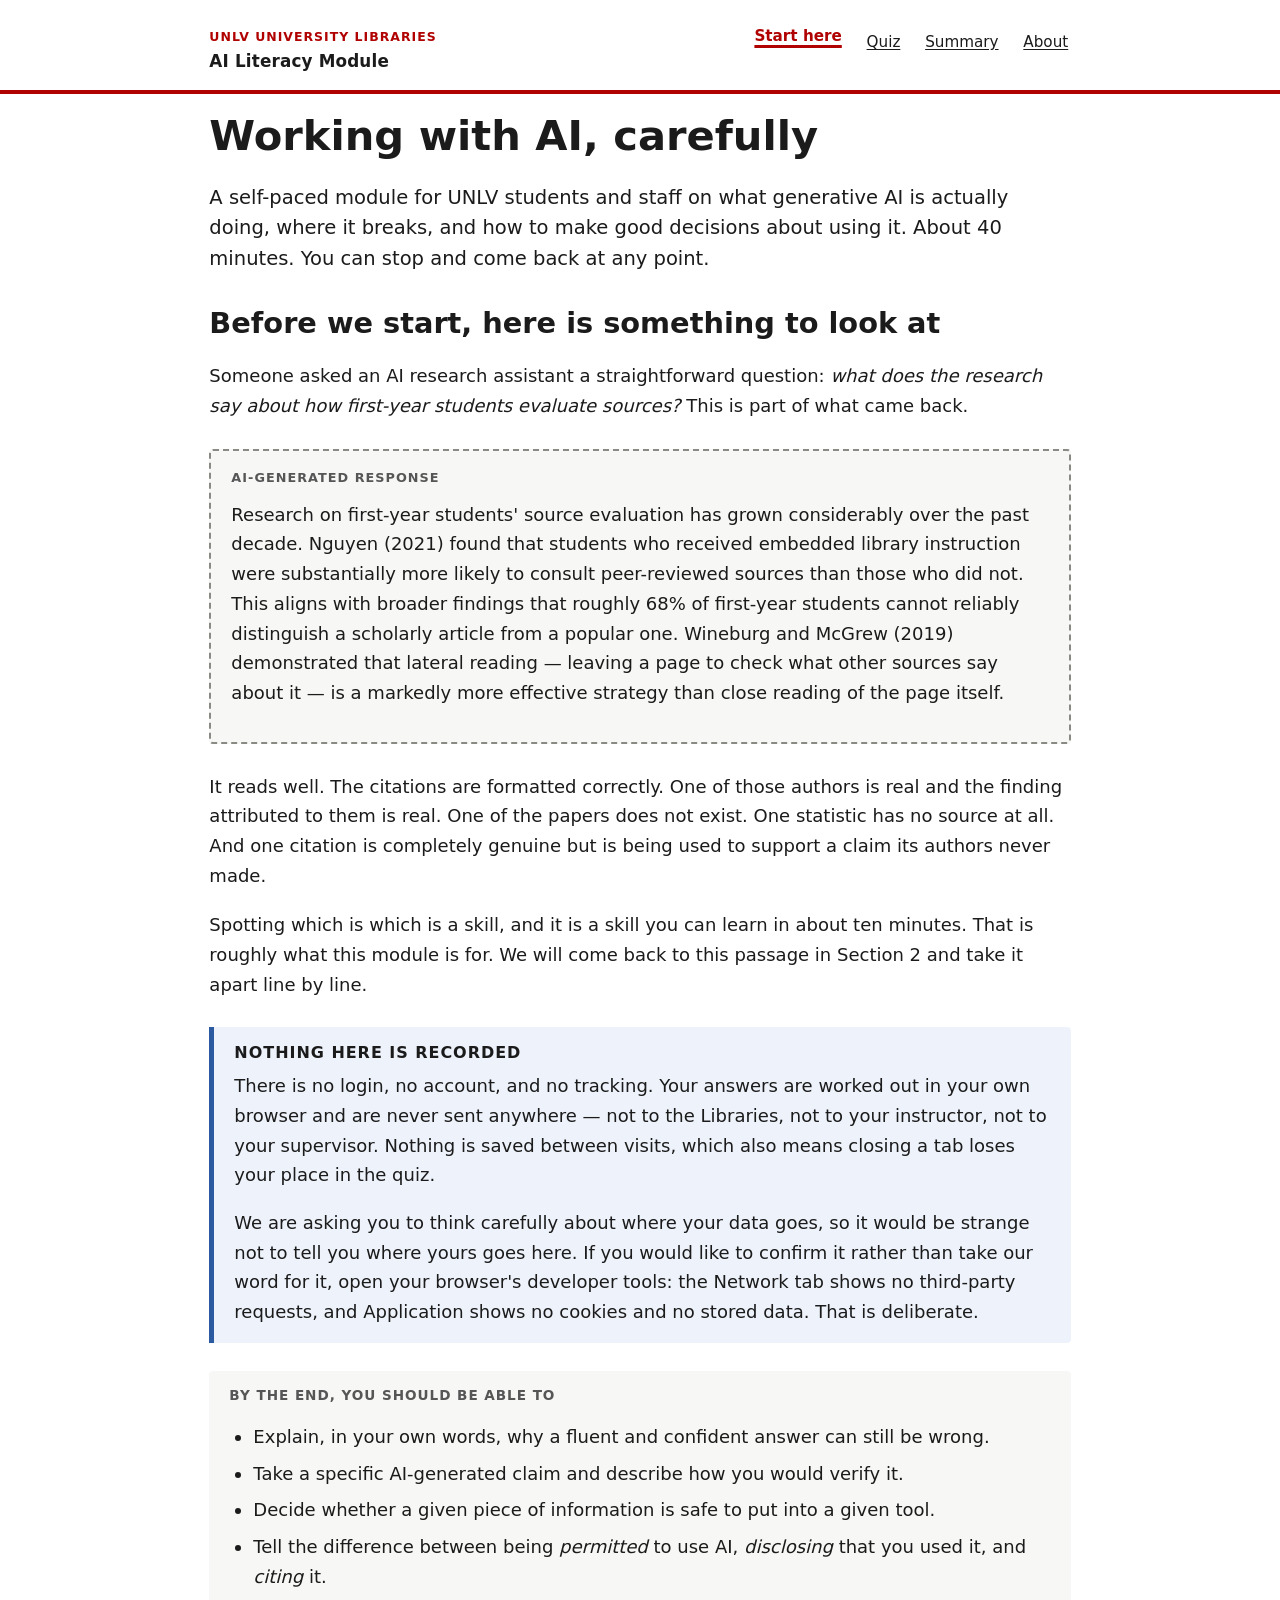
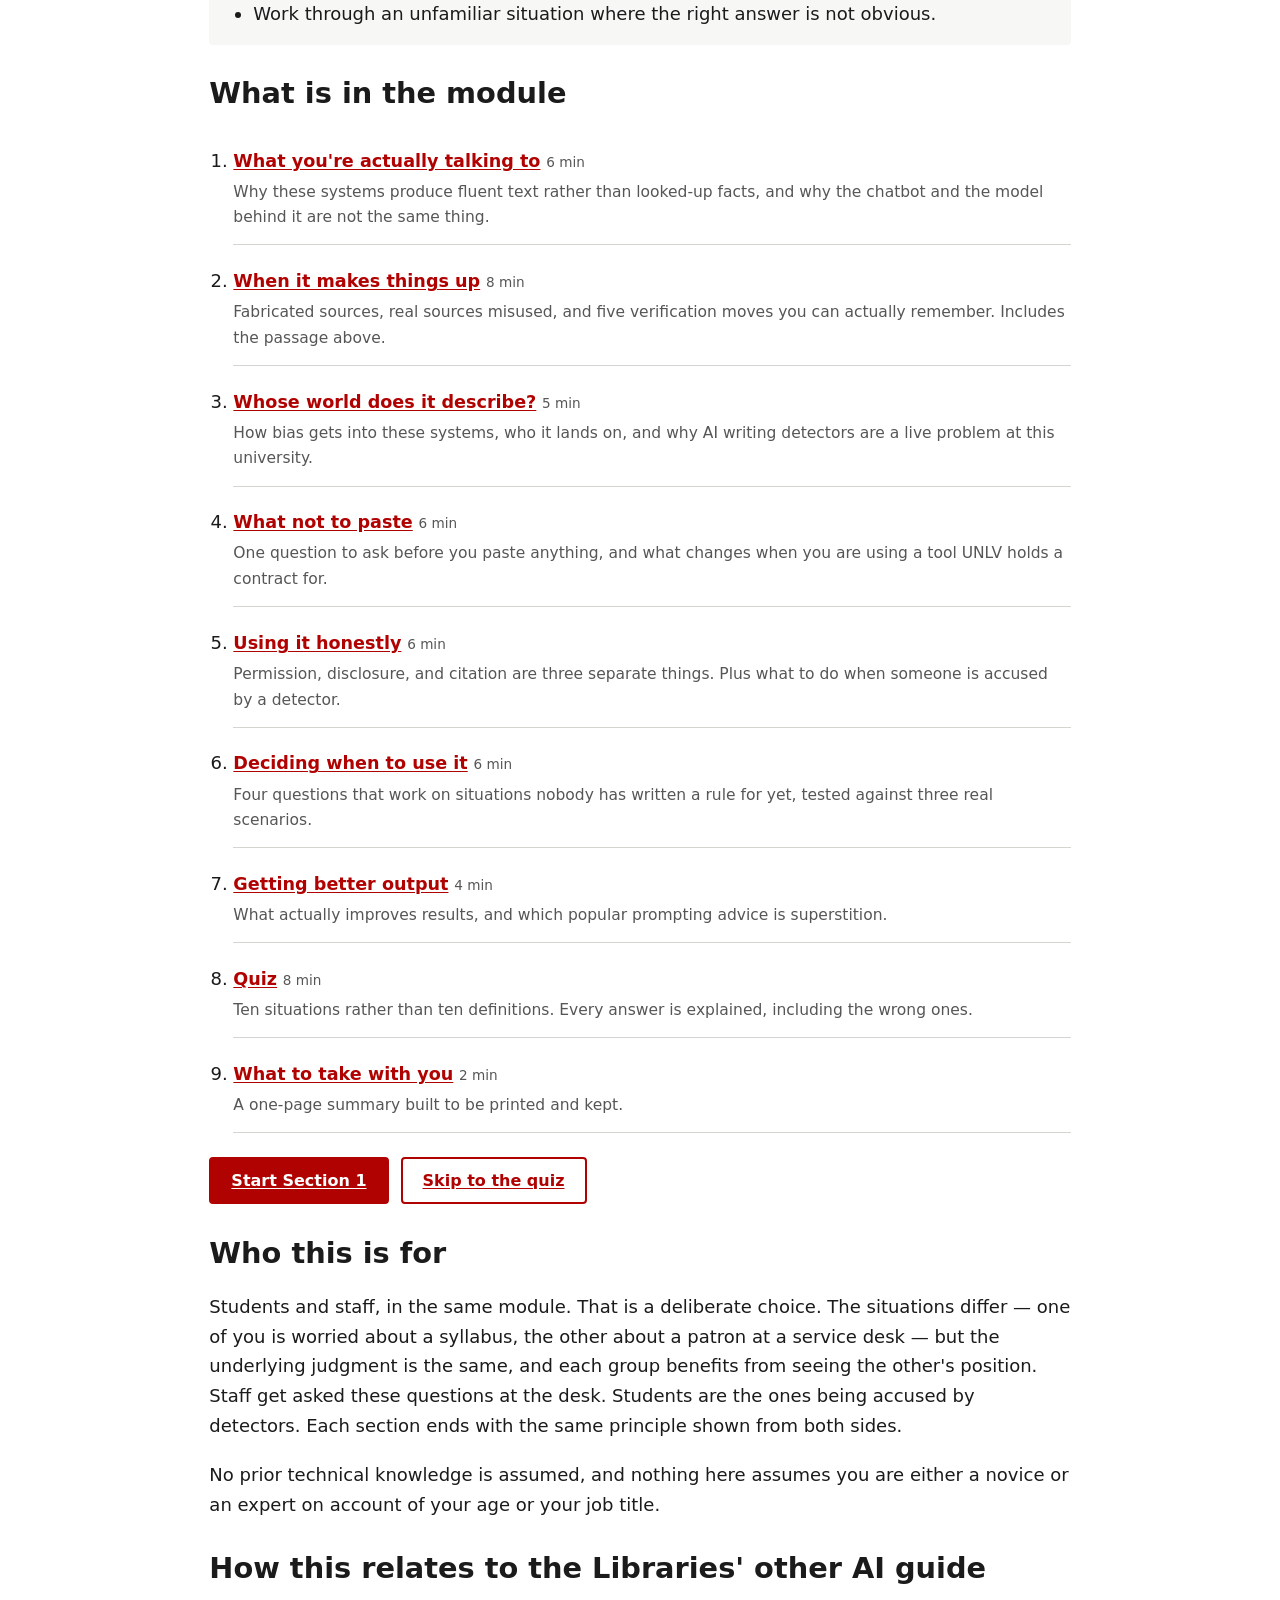
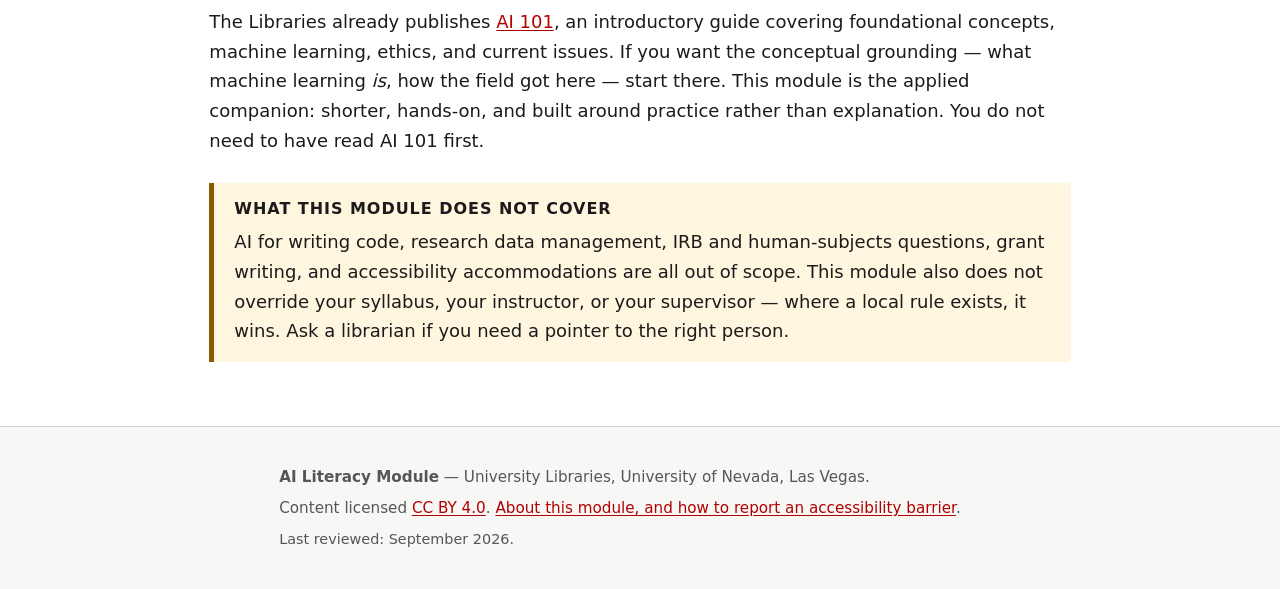
==== index.html @ 44b5cb52 "Phase 0: scaffold, design system, and homepage - Directory skeleton, .nojekyll, dual CC BY 4.0 / MIT" ====
<!DOCTYPE html>
<html lang="en">
<head>
<meta charset="utf-8">
<meta name="viewport" content="width=device-width, initial-scale=1">
<title>AI Literacy Module — UNLV University Libraries</title>
<meta name="description" content="A self-paced module on using generative AI carefully: how it works, how it fails, what not to share, and how to decide when to use it. For UNLV students and staff. About 40 minutes.">
<link rel="stylesheet" href="assets/css/site.css">
</head>
<body>

<a class="skip-link" href="#main">Skip to main content</a>

<header class="site-header">
  <div class="wrap site-header__inner">
    <p class="site-title">
      <span class="site-title__org">UNLV University Libraries</span>
      <a href="index.html">AI Literacy Module</a>
    </p>
    <nav class="site-nav" aria-label="Main">
      <ul>
        <li><a href="index.html" aria-current="page">Start here</a></li>
        <li><a href="quiz.html">Quiz</a></li>
        <li><a href="summary.html">Summary</a></li>
        <li><a href="about.html">About</a></li>
      </ul>
    </nav>
  </div>
</header>

<main id="main" tabindex="-1">
<div class="wrap page-body">

  <h1>Working with AI, carefully</h1>

  <p class="lede">A self-paced module for UNLV students and staff on what generative
  AI is actually doing, where it breaks, and how to make good decisions about
  using it. About 40 minutes. You can stop and come back at any point.</p>

  <h2>Before we start, here is something to look at</h2>

  <p>Someone asked an AI research assistant a straightforward question:
  <em>what does the research say about how first-year students evaluate sources?</em>
  This is part of what came back.</p>

  <div class="ai-output">
    <p class="ai-output__label">AI-generated response</p>
    <p>Research on first-year students' source evaluation has grown considerably
    over the past decade. Nguyen (2021) found that students who received embedded
    library instruction were substantially more likely to consult peer-reviewed
    sources than those who did not. This aligns with broader findings that
    roughly 68% of first-year students cannot reliably distinguish a scholarly
    article from a popular one. Wineburg and McGrew (2019) demonstrated that
    lateral reading — leaving a page to check what other sources say about it —
    is a markedly more effective strategy than close reading of the page itself.</p>
  </div>

  <p>It reads well. The citations are formatted correctly. One of those authors
  is real and the finding attributed to them is real. One of the papers does not
  exist. One statistic has no source at all. And one citation is completely
  genuine but is being used to support a claim its authors never made.</p>

  <p>Spotting which is which is a skill, and it is a skill you can learn in
  about ten minutes. That is roughly what this module is for. We will come
  back to this passage in Section&nbsp;2 and take it apart line by line.</p>

  <div class="callout">
    <h2 class="callout__title">Nothing here is recorded</h2>
    <p>There is no login, no account, and no tracking. Your answers are worked
    out in your own browser and are never sent anywhere — not to the Libraries,
    not to your instructor, not to your supervisor. Nothing is saved between
    visits, which also means closing a tab loses your place in the quiz.</p>
    <p>We are asking you to think carefully about where your data goes, so it
    would be strange not to tell you where yours goes here. If you would like to
    confirm it rather than take our word for it, open your browser's developer
    tools: the Network tab shows no third-party requests, and Application shows
    no cookies and no stored data. That is deliberate.</p>
  </div>

  <div class="objectives">
    <h2>By the end, you should be able to</h2>
    <ul>
      <li>Explain, in your own words, why a fluent and confident answer can still be wrong.</li>
      <li>Take a specific AI-generated claim and describe how you would verify it.</li>
      <li>Decide whether a given piece of information is safe to put into a given tool.</li>
      <li>Tell the difference between being <em>permitted</em> to use AI, <em>disclosing</em> that you used it, and <em>citing</em> it.</li>
      <li>Work through an unfamiliar situation where the right answer is not obvious.</li>
    </ul>
  </div>

  <h2>What is in the module</h2>

  <ol class="toc">
    <li class="toc__item">
      <a class="toc__link" href="sections/1-what-youre-talking-to.html">What you're actually talking to</a>
      <span class="toc__time">6 min</span>
      <p class="toc__desc">Why these systems produce fluent text rather than looked-up
      facts, and why the chatbot and the model behind it are not the same thing.</p>
    </li>
    <li class="toc__item">
      <a class="toc__link" href="sections/2-when-it-makes-things-up.html">When it makes things up</a>
      <span class="toc__time">8 min</span>
      <p class="toc__desc">Fabricated sources, real sources misused, and five
      verification moves you can actually remember. Includes the passage above.</p>
    </li>
    <li class="toc__item">
      <a class="toc__link" href="sections/3-whose-world.html">Whose world does it describe?</a>
      <span class="toc__time">5 min</span>
      <p class="toc__desc">How bias gets into these systems, who it lands on, and
      why AI writing detectors are a live problem at this university.</p>
    </li>
    <li class="toc__item">
      <a class="toc__link" href="sections/4-what-not-to-paste.html">What not to paste</a>
      <span class="toc__time">6 min</span>
      <p class="toc__desc">One question to ask before you paste anything, and what
      changes when you are using a tool UNLV holds a contract for.</p>
    </li>
    <li class="toc__item">
      <a class="toc__link" href="sections/5-using-it-honestly.html">Using it honestly</a>
      <span class="toc__time">6 min</span>
      <p class="toc__desc">Permission, disclosure, and citation are three separate
      things. Plus what to do when someone is accused by a detector.</p>
    </li>
    <li class="toc__item">
      <a class="toc__link" href="sections/6-deciding-when-to-use-it.html">Deciding when to use it</a>
      <span class="toc__time">6 min</span>
      <p class="toc__desc">Four questions that work on situations nobody has
      written a rule for yet, tested against three real scenarios.</p>
    </li>
    <li class="toc__item">
      <a class="toc__link" href="sections/7-getting-better-output.html">Getting better output</a>
      <span class="toc__time">4 min</span>
      <p class="toc__desc">What actually improves results, and which popular
      prompting advice is superstition.</p>
    </li>
    <li class="toc__item">
      <a class="toc__link" href="quiz.html">Quiz</a>
      <span class="toc__time">8 min</span>
      <p class="toc__desc">Ten situations rather than ten definitions. Every answer
      is explained, including the wrong ones.</p>
    </li>
    <li class="toc__item">
      <a class="toc__link" href="summary.html">What to take with you</a>
      <span class="toc__time">2 min</span>
      <p class="toc__desc">A one-page summary built to be printed and kept.</p>
    </li>
  </ol>

  <div class="btn-row">
    <a class="btn" href="sections/1-what-youre-talking-to.html">Start Section 1</a>
    <a class="btn btn--secondary" href="quiz.html">Skip to the quiz</a>
  </div>

  <h2>Who this is for</h2>

  <p>Students and staff, in the same module. That is a deliberate choice. The
  situations differ — one of you is worried about a syllabus, the other about a
  patron at a service desk — but the underlying judgment is the same, and each
  group benefits from seeing the other's position. Staff get asked these
  questions at the desk. Students are the ones being accused by detectors. Each
  section ends with the same principle shown from both sides.</p>

  <p>No prior technical knowledge is assumed, and nothing here assumes you are
  either a novice or an expert on account of your age or your job title.</p>

  <h2>How this relates to the Libraries' other AI guide</h2>

  <p>The Libraries already publishes
  <a href="https://guides.library.unlv.edu/ai-basics">AI 101</a>, an introductory
  guide covering foundational concepts, machine learning, ethics, and current
  issues. If you want the conceptual grounding — what machine learning <em>is</em>,
  how the field got here — start there. This module is the applied companion:
  shorter, hands-on, and built around practice rather than explanation. You do
  not need to have read AI 101 first.</p>

  <div class="callout callout--caution">
    <h2 class="callout__title">What this module does not cover</h2>
    <p>AI for writing code, research data management, IRB and human-subjects
    questions, grant writing, and accessibility accommodations are all out of
    scope. This module also does not override your syllabus, your instructor,
    or your supervisor — where a local rule exists, it wins. Ask a librarian if
    you need a pointer to the right person.</p>
  </div>

</div>
</main>

<footer class="site-footer">
  <div class="wrap">
    <p><strong>AI Literacy Module</strong> — University Libraries, University of Nevada, Las Vegas.</p>
    <p>Content licensed <a href="https://creativecommons.org/licenses/by/4.0/">CC&nbsp;BY&nbsp;4.0</a>.
    <a href="about.html">About this module, and how to report an accessibility barrier</a>.</p>
    <p class="meta">Last reviewed: September 2026.</p>
  </div>
</footer>

</body>
</html>
---- assets/css/site.css ----
/* ==========================================================================
   AI Literacy Module — UNLV Libraries
   The only stylesheet. No build step, no preprocessor, no third-party imports.

   COLOR TOKENS: every value below was measured with `node tools/contrast.mjs`.
   The ratio in each comment is against --surface (#ffffff) unless stated.
   If you change a color, RE-RUN THE CHECKER. Do not eyeball it.

   Brand source: https://www.unlv.edu/brand/colors  ("Screen Standards")
   UNLV publishes separate print and screen scarlets. We use the SCREEN value
   (#B10202), not the print value (#E31837, only 4.72:1 and marginal for text).
   ========================================================================== */

:root {
  /* --- Brand -------------------------------------------------------------
     UNLV Scarlet (screen standard)        7.29:1  text PASS
     UNLV Gray (screen standard)           5.74:1  text PASS
     UNLV Gray Light — 2.59:1, FAILS text. Decorative borders ONLY.          */
  --brand-scarlet: #b10202;
  --brand-gray: #666666;
  --brand-gray-light: #9fa1a4;

  /* --- Text ------------------------------------------------------------- */
  --text: #1b1b1b;               /* 17.22:1  PASS */
  --text-muted: #565656;         /*  7.34:1  PASS */
  --text-on-dark: #ffffff;       /*  7.29:1 on --brand-scarlet  PASS */

  /* --- Surfaces --------------------------------------------------------- */
  --surface: #ffffff;
  --surface-sunken: #f7f7f5;     /* --text on this: 16.6:1  PASS */
  --border: #d4d4d0;
  --border-strong: #8a8a84;      /* 3.4:1 on --surface — meets 1.4.11 for UI */

  /* --- Interactive ------------------------------------------------------ */
  --link: #b10202;               /*  7.29:1  PASS  (always underlined too) */
  --link-hover: #7d0101;
  --focus: #0b5fff;              /*  5.13:1  PASS  — >=3:1 required by 2.4.7 */

  /* --- Feedback states ---------------------------------------------------
     Never used alone. Every state also carries a text label and an icon.   */
  --correct: #136c3a;            /*  6.49:1  PASS */
  --correct-bg: #e8f4ec;         /* --text on this: 15.24:1  PASS */
  --incorrect: #a8200d;          /*  7.30:1  PASS */
  --incorrect-bg: #fdeaea;       /* --text on this: 14.87:1  PASS */
  --partial: #7a5300;            /*  6.05:1  PASS */
  --partial-bg: #fff6e0;         /* --text on this: 16.00:1  PASS */

  /* --- Callouts --------------------------------------------------------- */
  --note-bg: #eef3fb;            /* --text on this: 15.46:1  PASS */
  --note-border: #2c5aa0;
  --caution-bg: #fff6e0;
  --caution-border: #8a5a00;
  --example-bg: #f4f1f7;
  --example-border: #5b4a7a;

  /* --- Type -------------------------------------------------------------
     UNLV's brand typeface is Roboto. We deliberately do NOT load it from
     Google Fonts: that is a third-party request, and this site's privacy
     claim ("nothing leaves your browser") must be verifiable in the Network
     tab, not merely asserted. The UNLV brand guide explicitly permits
     "Arial, Helvetica, Calibri, or other simple sans-serif typefaces" as
     alternatives. If you later want true Roboto, SELF-HOST the woff2 files
     (Apache 2.0, redistributable) — do not link to fonts.googleapis.com.    */
  --font-sans: system-ui, -apple-system, "Segoe UI", Roboto, "Helvetica Neue",
               Arial, sans-serif;
  --font-mono: ui-monospace, SFMono-Regular, Menlo, Consolas, monospace;

  --measure: 68ch;               /* prose line length */
  --step: 1rem;
  --radius: 4px;
}

/* ==========================================================================
   Reset / base
   ========================================================================== */

*, *::before, *::after { box-sizing: border-box; }

html {
  -webkit-text-size-adjust: 100%;
  scroll-behavior: smooth;
}

@media (prefers-reduced-motion: reduce) {
  html { scroll-behavior: auto; }
  *, *::before, *::after {
    animation-duration: 0.01ms !important;
    animation-iteration-count: 1 !important;
    transition-duration: 0.01ms !important;
  }
}

body {
  margin: 0;
  font-family: var(--font-sans);
  /* 1.125rem base: this is long-form instructional prose read on screen. */
  font-size: 1.125rem;
  line-height: 1.65;
  color: var(--text);
  background: var(--surface);
  /* No fixed heights anywhere; satisfies 1.4.12 text-spacing overrides. */
}

/* ==========================================================================
   Skip link — first focusable element on every page (2.4.1)
   ========================================================================== */

.skip-link {
  position: absolute;
  left: -9999px;
  top: 0;
  z-index: 100;
  padding: 0.75rem 1.25rem;
  background: var(--surface);
  color: var(--link);
  font-weight: 600;
  border: 3px solid var(--focus);
}

.skip-link:focus {
  left: 0.5rem;
  top: 0.5rem;
}

/* ==========================================================================
   Focus — never remove, never rely on color alone
   ========================================================================== */

:focus-visible {
  outline: 3px solid var(--focus);
  outline-offset: 2px;
  border-radius: 2px;
}

/* Only suppress the default ring where :focus-visible is supported, so
   keyboard users never lose an indicator in older engines. */
:focus:not(:focus-visible) { outline: none; }

/* ==========================================================================
   Layout
   ========================================================================== */

.wrap {
  width: 100%;
  max-width: 78ch;
  margin-inline: auto;
  /* 16px gutter holds at 320px with no horizontal scroll (1.4.10). */
  padding-inline: 1rem;
}

main { display: block; }

main:focus { outline: none; }

.page-body > * + * { margin-block-start: 1.1em; }

.prose { max-width: var(--measure); }

/* ==========================================================================
   Site header / footer
   ========================================================================== */

.site-header {
  border-block-end: 4px solid var(--brand-scarlet);
  background: var(--surface);
}

.site-header__inner {
  display: flex;
  flex-wrap: wrap;
  gap: 0.5rem 1.5rem;
  align-items: baseline;
  justify-content: space-between;
  padding-block: 0.9rem;
}

.site-title {
  margin: 0;
  font-size: 1.05rem;
  font-weight: 700;
  letter-spacing: 0.01em;
}

.site-title a { color: var(--text); text-decoration: none; }
.site-title a:hover { text-decoration: underline; }

.site-title__org {
  display: block;
  font-size: 0.78rem;
  font-weight: 600;
  text-transform: uppercase;
  letter-spacing: 0.08em;
  color: var(--brand-scarlet);
}

.site-nav ul {
  display: flex;
  flex-wrap: wrap;
  gap: 0.25rem 1.25rem;
  margin: 0;
  padding: 0;
  list-style: none;
  font-size: 0.95rem;
}

.site-nav a {
  display: inline-block;
  /* 44px min target height via padding + line-height (2.5.8 / 2.5.5). */
  padding: 0.6rem 0.15rem;
  color: var(--text);
}

.site-nav a[aria-current="page"] {
  font-weight: 700;
  color: var(--brand-scarlet);
  text-decoration-thickness: 3px;
  text-underline-offset: 4px;
}

.site-footer {
  margin-block-start: 4rem;
  padding-block: 2rem;
  border-block-start: 1px solid var(--border);
  background: var(--surface-sunken);
  font-size: 0.95rem;
  color: var(--text-muted);
}

.site-footer p { margin-block: 0.4em; }
.site-footer a { color: var(--link); }

/* ==========================================================================
   Typography
   ========================================================================== */

h1, h2, h3, h4 {
  line-height: 1.25;
  font-weight: 700;
  /* text-wrap: balance is progressive enhancement; ignored where unsupported */
  text-wrap: balance;
  margin-block: 1.6em 0.5em;
}

h1 {
  font-size: clamp(1.8rem, 1.3rem + 2.2vw, 2.6rem);
  margin-block-start: 1rem;
}

h2 { font-size: clamp(1.4rem, 1.15rem + 1.1vw, 1.8rem); }
h3 { font-size: 1.2rem; }
h4 { font-size: 1.05rem; }

p { margin-block: 0 1em; }

a { color: var(--link); text-underline-offset: 2px; }
a:hover { color: var(--link-hover); }

/* Links in body prose are ALWAYS underlined — color alone is not a cue
   (1.4.1). Nav and buttons are exempt because position/shape identifies them. */
.prose a, .page-body a { text-decoration: underline; }

strong { font-weight: 700; }

ul, ol { padding-inline-start: 1.5rem; }
li + li { margin-block-start: 0.4em; }

blockquote {
  margin-inline: 0;
  padding-inline-start: 1.25rem;
  border-inline-start: 4px solid var(--border-strong);
  color: var(--text-muted);
}

code, kbd, samp {
  font-family: var(--font-mono);
  font-size: 0.92em;
  background: var(--surface-sunken);
  padding: 0.12em 0.35em;
  border-radius: 3px;
}

hr {
  border: 0;
  border-block-start: 1px solid var(--border);
  margin-block: 2.5rem;
}

table {
  width: 100%;
  border-collapse: collapse;
  font-size: 0.97rem;
  margin-block: 1.5rem;
}

caption {
  text-align: start;
  font-weight: 700;
  padding-block-end: 0.5rem;
}

th, td {
  text-align: start;
  vertical-align: top;
  padding: 0.6rem 0.75rem;
  border-block-end: 1px solid var(--border);
}

th { background: var(--surface-sunken); }

/* ==========================================================================
   Utilities
   ========================================================================== */

.visually-hidden {
  position: absolute !important;
  width: 1px; height: 1px;
  padding: 0; margin: -1px;
  overflow: hidden;
  clip: rect(0 0 0 0);
  clip-path: inset(50%);
  white-space: nowrap;
  border: 0;
}

.lede {
  font-size: 1.22rem;
  line-height: 1.55;
  color: var(--text);
}

.meta {
  font-size: 0.9rem;
  color: var(--text-muted);
}

/* ==========================================================================
   Callouts — every variant REQUIRES a visible heading. Color never carries
   meaning on its own (1.4.1); the heading text is the actual signal.
   ========================================================================== */

.callout {
  margin-block: 1.75rem;
  padding: 1rem 1.25rem;
  border-inline-start: 5px solid var(--note-border);
  background: var(--note-bg);
  border-radius: 0 var(--radius) var(--radius) 0;
}

.callout > :first-child { margin-block-start: 0; }
.callout > :last-child { margin-block-end: 0; }

.callout__title {
  margin-block: 0 0.5rem;
  font-size: 1rem;
  text-transform: uppercase;
  letter-spacing: 0.06em;
}

.callout--caution { background: var(--caution-bg); border-inline-start-color: var(--caution-border); }
.callout--example { background: var(--example-bg); border-inline-start-color: var(--example-border); }

/* --- Two situations: the same principle, shown for both audiences -------- */

.two-situations {
  margin-block: 2rem;
  border: 1px solid var(--border);
  border-radius: var(--radius);
  overflow: hidden;
}

.two-situations__title {
  margin: 0;
  padding: 0.7rem 1.15rem;
  font-size: 0.85rem;
  text-transform: uppercase;
  letter-spacing: 0.07em;
  background: var(--brand-scarlet);
  color: var(--text-on-dark);
}

.two-situations__grid {
  display: grid;
  gap: 1px;
  background: var(--border);
}

@media (min-width: 42rem) {
  .two-situations__grid { grid-template-columns: 1fr 1fr; }
}

.two-situations__case {
  padding: 1rem 1.15rem;
  background: var(--surface);
}

.two-situations__case h4 {
  margin-block: 0 0.4em;
  font-size: 0.95rem;
  color: var(--brand-scarlet);
}

.two-situations__case p:last-child { margin-block-end: 0; }

/* --- AI output panel: canned, curated output the learner examines -------- */

.ai-output {
  margin-block: 1.75rem;
  border: 2px dashed var(--border-strong);
  border-radius: var(--radius);
  background: var(--surface-sunken);
  padding: 1rem 1.25rem;
}

.ai-output__label {
  margin-block: 0 0.75rem;
  font-size: 0.8rem;
  font-weight: 700;
  text-transform: uppercase;
  letter-spacing: 0.08em;
  color: var(--text-muted);
}

.ai-output cite { font-style: normal; }

.claim-marker {
  display: inline-block;
  min-width: 1.6em;
  padding: 0 0.35em;
  margin-inline-end: 0.2em;
  font-size: 0.82em;
  font-weight: 700;
  text-align: center;
  color: var(--text-on-dark);
  background: var(--brand-gray);
  border-radius: 3px;
  text-decoration: none;
}

a.claim-marker:hover { background: var(--brand-scarlet); }

/* --- Native disclosure. No custom accordion, ever. ---------------------- */

details {
  margin-block: 1.25rem;
  border: 1px solid var(--border);
  border-radius: var(--radius);
  background: var(--surface);
}

details > summary {
  padding: 0.75rem 1rem;
  font-weight: 600;
  cursor: pointer;
  border-radius: var(--radius);
}

details[open] > summary { border-block-end: 1px solid var(--border); }

details > :not(summary) { padding-inline: 1rem; }
details > :last-child { padding-block-end: 0.85rem; }

/* ==========================================================================
   Buttons
   ========================================================================== */

.btn {
  display: inline-block;
  /* min-height 44px for touch (2.5.5 / 2.5.8) */
  min-height: 44px;
  padding: 0.6rem 1.25rem;
  font: inherit;
  font-size: 1rem;
  font-weight: 600;
  line-height: 1.5;
  text-align: center;
  text-decoration: none;
  color: var(--text-on-dark);
  background: var(--brand-scarlet);
  border: 2px solid var(--brand-scarlet);
  border-radius: var(--radius);
  cursor: pointer;
}

.btn:hover { background: var(--link-hover); border-color: var(--link-hover); }

.btn--secondary {
  color: var(--brand-scarlet);
  background: var(--surface);
}

.btn--secondary:hover { background: var(--surface-sunken); color: var(--link-hover); }

.btn[aria-disabled="true"],
.btn:disabled {
  opacity: 0.55;
  cursor: not-allowed;
}

.btn-row {
  display: flex;
  flex-wrap: wrap;
  gap: 0.75rem;
  margin-block: 1.5rem;
}

/* ==========================================================================
   Exercises and quiz
   Native <fieldset>/<legend> + real radio/checkbox inputs throughout.
   There is deliberately NO custom keyboard handling anywhere in this site.
   ========================================================================== */

.exercise {
  margin-block: 2.25rem;
  border: 2px solid var(--border-strong);
  border-radius: var(--radius);
  background: var(--surface);
}

.exercise__header {
  padding: 0.85rem 1.25rem;
  background: var(--surface-sunken);
  border-block-end: 1px solid var(--border);
}

.exercise__kicker {
  display: block;
  font-size: 0.78rem;
  font-weight: 700;
  text-transform: uppercase;
  letter-spacing: 0.08em;
  color: var(--brand-scarlet);
}

.exercise__title { margin: 0.15rem 0 0; font-size: 1.15rem; }

.exercise__body { padding: 1.15rem 1.25rem; }

.exercise__intro { margin-block-start: 0; }

/* --- Question groups ---------------------------------------------------- */

.q {
  margin: 0 0 1.5rem;
  padding: 0;
  border: 0;
}

.q:last-of-type { margin-block-end: 0; }

.q > legend {
  padding: 0;
  font-size: 1.05rem;
  font-weight: 600;
  line-height: 1.45;
}

.q__position {
  display: block;
  font-size: 0.8rem;
  font-weight: 700;
  text-transform: uppercase;
  letter-spacing: 0.07em;
  color: var(--text-muted);
  margin-block-end: 0.3rem;
}

.q__hint {
  margin-block: 0.4rem 0;
  font-size: 0.92rem;
  color: var(--text-muted);
}

.q__choices {
  margin-block-start: 0.9rem;
  display: grid;
  gap: 0.5rem;
}

/* Each choice is a label wrapping a real input. Clicking anywhere on the
   row activates it, and the hit area clears 44px. */
.choice {
  display: grid;
  grid-template-columns: auto 1fr;
  gap: 0.7rem;
  align-items: start;
  min-height: 44px;
  padding: 0.7rem 0.85rem;
  border: 2px solid var(--border);
  border-radius: var(--radius);
  cursor: pointer;
}

.choice:hover { border-color: var(--border-strong); background: var(--surface-sunken); }

.choice input {
  /* Native control, scaled up for target size. Never replaced with a div. */
  width: 1.15rem;
  height: 1.15rem;
  margin: 0.28rem 0 0;
  accent-color: var(--brand-scarlet);
  flex: none;
}

/* Focus ring goes on the whole row so it's visible at 2px offset. */
.choice:has(input:focus-visible) {
  outline: 3px solid var(--focus);
  outline-offset: 2px;
}

.choice__text { display: block; }

/* Graded states. Each is ALSO labelled in text by the JS, and carries an
   icon — the border and tint are the third cue, never the only one. */
.choice[data-state="correct"] {
  border-color: var(--correct);
  background: var(--correct-bg);
}

.choice[data-state="incorrect"] {
  border-color: var(--incorrect);
  background: var(--incorrect-bg);
}

.choice[data-state="missed"] {
  border-color: var(--partial);
  background: var(--partial-bg);
  border-style: dashed;
}

.choice__mark {
  grid-column: 1 / -1;
  display: block;
  margin-block-start: 0.35rem;
  font-size: 0.9rem;
  font-weight: 700;
}

.choice[data-state="correct"] .choice__mark { color: var(--correct); }
.choice[data-state="incorrect"] .choice__mark { color: var(--incorrect); }
.choice[data-state="missed"] .choice__mark { color: var(--partial); }

.choice__why {
  grid-column: 1 / -1;
  margin-block: 0.3rem 0;
  font-size: 0.95rem;
  line-height: 1.55;
}

/* --- Feedback region ----------------------------------------------------
   IMPORTANT: this element ships in the DOM empty on page load and is filled
   on submit. Injecting a live region and its content simultaneously means
   most screen readers announce nothing at all. Do not "optimize" it away.  */

.feedback:empty {
  /* Collapse fully when empty so it never adds stray whitespace. */
  display: none;
}

.feedback {
  margin-block-start: 1.25rem;
  padding: 1rem 1.15rem;
  border-inline-start: 5px solid var(--border-strong);
  background: var(--surface-sunken);
  border-radius: 0 var(--radius) var(--radius) 0;
}

.feedback[data-result="correct"] { border-inline-start-color: var(--correct); background: var(--correct-bg); }
.feedback[data-result="incorrect"] { border-inline-start-color: var(--incorrect); background: var(--incorrect-bg); }
.feedback[data-result="partial"] { border-inline-start-color: var(--partial); background: var(--partial-bg); }

.feedback__verdict {
  /* tabindex="-1" target: focus lands here on submit. */
  margin-block: 0 0.5rem;
  font-size: 1.05rem;
  font-weight: 700;
}

.feedback__verdict:focus { outline: none; }
.feedback__verdict:focus-visible { outline: 3px solid var(--focus); outline-offset: 3px; }

.feedback[data-result="correct"] .feedback__verdict { color: var(--correct); }
.feedback[data-result="incorrect"] .feedback__verdict { color: var(--incorrect); }
.feedback[data-result="partial"] .feedback__verdict { color: var(--partial); }

.feedback p:last-child { margin-block-end: 0; }

.feedback__icon { margin-inline-end: 0.4rem; }

/* --- Error summary (3.3.1) — focused, not announced via role=alert ------- */

.error-summary {
  margin-block: 1.25rem;
  padding: 1rem 1.15rem;
  border: 3px solid var(--incorrect);
  border-radius: var(--radius);
  background: var(--incorrect-bg);
}

.error-summary:focus { outline: none; }
.error-summary:focus-visible { outline: 3px solid var(--focus); outline-offset: 3px; }
.error-summary h2, .error-summary h3 { margin-block: 0 0.5rem; font-size: 1.05rem; color: var(--incorrect); }
.error-summary ul { margin-block-end: 0; }

/* --- Content-load failure panel (the runtime substitute for build-time
       schema validation). Must be readable by whoever broke the JSON. ----- */

.content-error {
  margin-block: 2rem;
  padding: 1.15rem 1.3rem;
  border: 3px solid var(--incorrect);
  border-radius: var(--radius);
  background: var(--incorrect-bg);
}

.content-error h2 { margin-block: 0 0.5rem; font-size: 1.1rem; color: var(--incorrect); }
.content-error code { background: var(--surface); }
.content-error ul { margin-block-end: 0; }

/* ==========================================================================
   Quiz progress + results
   ========================================================================== */

.quiz-progress {
  margin-block: 0 1.5rem;
  font-size: 0.92rem;
  font-weight: 600;
  color: var(--text-muted);
}

.results__score {
  font-size: clamp(1.6rem, 1.2rem + 1.8vw, 2.1rem);
  font-weight: 700;
  margin-block: 0.2em 0.3em;
}

.results__heading:focus { outline: none; }
.results__heading:focus-visible { outline: 3px solid var(--focus); outline-offset: 3px; }

.breakdown { margin-block: 1.75rem; }

.breakdown__row {
  display: grid;
  grid-template-columns: 1fr auto;
  gap: 0.5rem 1rem;
  align-items: baseline;
  padding-block: 0.6rem;
  border-block-end: 1px solid var(--border);
}

.breakdown__score { font-variant-numeric: tabular-nums; font-weight: 700; }

.breakdown__row[data-all-correct="true"] .breakdown__score { color: var(--correct); }

/* --- Scenario consequence panels (no correct/incorrect by design) -------- */

.consequences { margin-block-start: 1.25rem; display: grid; gap: 0.85rem; }

.consequence {
  padding: 0.9rem 1.1rem;
  border: 1px solid var(--border);
  border-radius: var(--radius);
  background: var(--surface);
}

.consequence[data-chosen="true"] {
  border-color: var(--brand-scarlet);
  border-width: 2px;
  background: var(--surface-sunken);
}

.consequence__label {
  margin-block: 0 0.5rem;
  font-size: 0.8rem;
  font-weight: 700;
  text-transform: uppercase;
  letter-spacing: 0.07em;
  color: var(--text-muted);
}

.consequence[data-chosen="true"] .consequence__label { color: var(--brand-scarlet); }

.consequence dl { margin: 0; display: grid; gap: 0.5rem; }
.consequence dt { font-weight: 700; font-size: 0.93rem; }
.consequence dd { margin: 0.1rem 0 0; font-size: 0.97rem; }

/* ==========================================================================
   Section navigation
   ========================================================================== */

.toc { counter-reset: none; }

.toc__item {
  padding-block: 0.85rem;
  border-block-end: 1px solid var(--border);
}

.toc__link { font-size: 1.1rem; font-weight: 600; }
.toc__desc { margin-block: 0.25rem 0; font-size: 0.97rem; color: var(--text-muted); }
.toc__time { font-size: 0.85rem; color: var(--text-muted); white-space: nowrap; }

.section-nav {
  display: grid;
  gap: 0.85rem;
  margin-block-start: 3rem;
  padding-block-start: 1.5rem;
  border-block-start: 1px solid var(--border);
}

@media (min-width: 42rem) {
  .section-nav { grid-template-columns: 1fr 1fr; }
  .section-nav__next { text-align: end; }
}

.section-nav a {
  display: inline-block;
  min-height: 44px;
  padding-block: 0.5rem;
  font-weight: 600;
}

.section-nav__dir {
  display: block;
  font-size: 0.8rem;
  font-weight: 700;
  text-transform: uppercase;
  letter-spacing: 0.07em;
  color: var(--text-muted);
}

.objectives {
  margin-block: 1.5rem;
  padding: 1rem 1.25rem 1rem 1.25rem;
  background: var(--surface-sunken);
  border-radius: var(--radius);
}

.objectives h2 {
  margin-block: 0 0.5rem;
  font-size: 0.85rem;
  text-transform: uppercase;
  letter-spacing: 0.07em;
  color: var(--text-muted);
}

.objectives ul { margin-block-end: 0; }

.takeaways {
  margin-block: 2.5rem;
  padding: 1.15rem 1.35rem;
  border: 2px solid var(--brand-scarlet);
  border-radius: var(--radius);
}

.takeaways h2 { margin-block: 0 0.6rem; font-size: 1.1rem; color: var(--brand-scarlet); }
.takeaways ul:last-child { margin-block-end: 0; }

/* ==========================================================================
   noscript
   ========================================================================== */

.noscript-note {
  margin-block: 1.75rem;
  padding: 1rem 1.25rem;
  border: 3px solid var(--caution-border);
  border-radius: var(--radius);
  background: var(--caution-bg);
}

.noscript-note > :first-child { margin-block-start: 0; }
.noscript-note > :last-child { margin-block-end: 0; }

/* ==========================================================================
   Print — learners do print these, and the summary card is print-first.
   ========================================================================== */

@media print {
  :root { --surface: #fff; --surface-sunken: #fff; }

  body { font-size: 11.5pt; line-height: 1.45; }

  .site-nav,
  .skip-link,
  .section-nav,
  .btn,
  .btn-row,
  .no-print { display: none !important; }

  .site-header { border-block-end: 2px solid #000; }

  a { color: #000; text-decoration: underline; }

  /* Expose destinations the reader can no longer click. */
  .prose a[href^="http"]::after,
  .page-body a[href^="http"]::after {
    content: " (" attr(href) ")";
    font-size: 0.85em;
    word-break: break-all;
  }

  details { border: 1px solid #999; }
  details[open] > summary { border-block-end: 1px solid #999; }
  /* Print everything, including collapsed detail. */
  details > *:not(summary) { display: block !important; }

  .exercise, .callout, .takeaways, .two-situations, .consequence {
    border: 1px solid #999;
    break-inside: avoid;
  }

  h1, h2, h3 { break-after: avoid; }
}
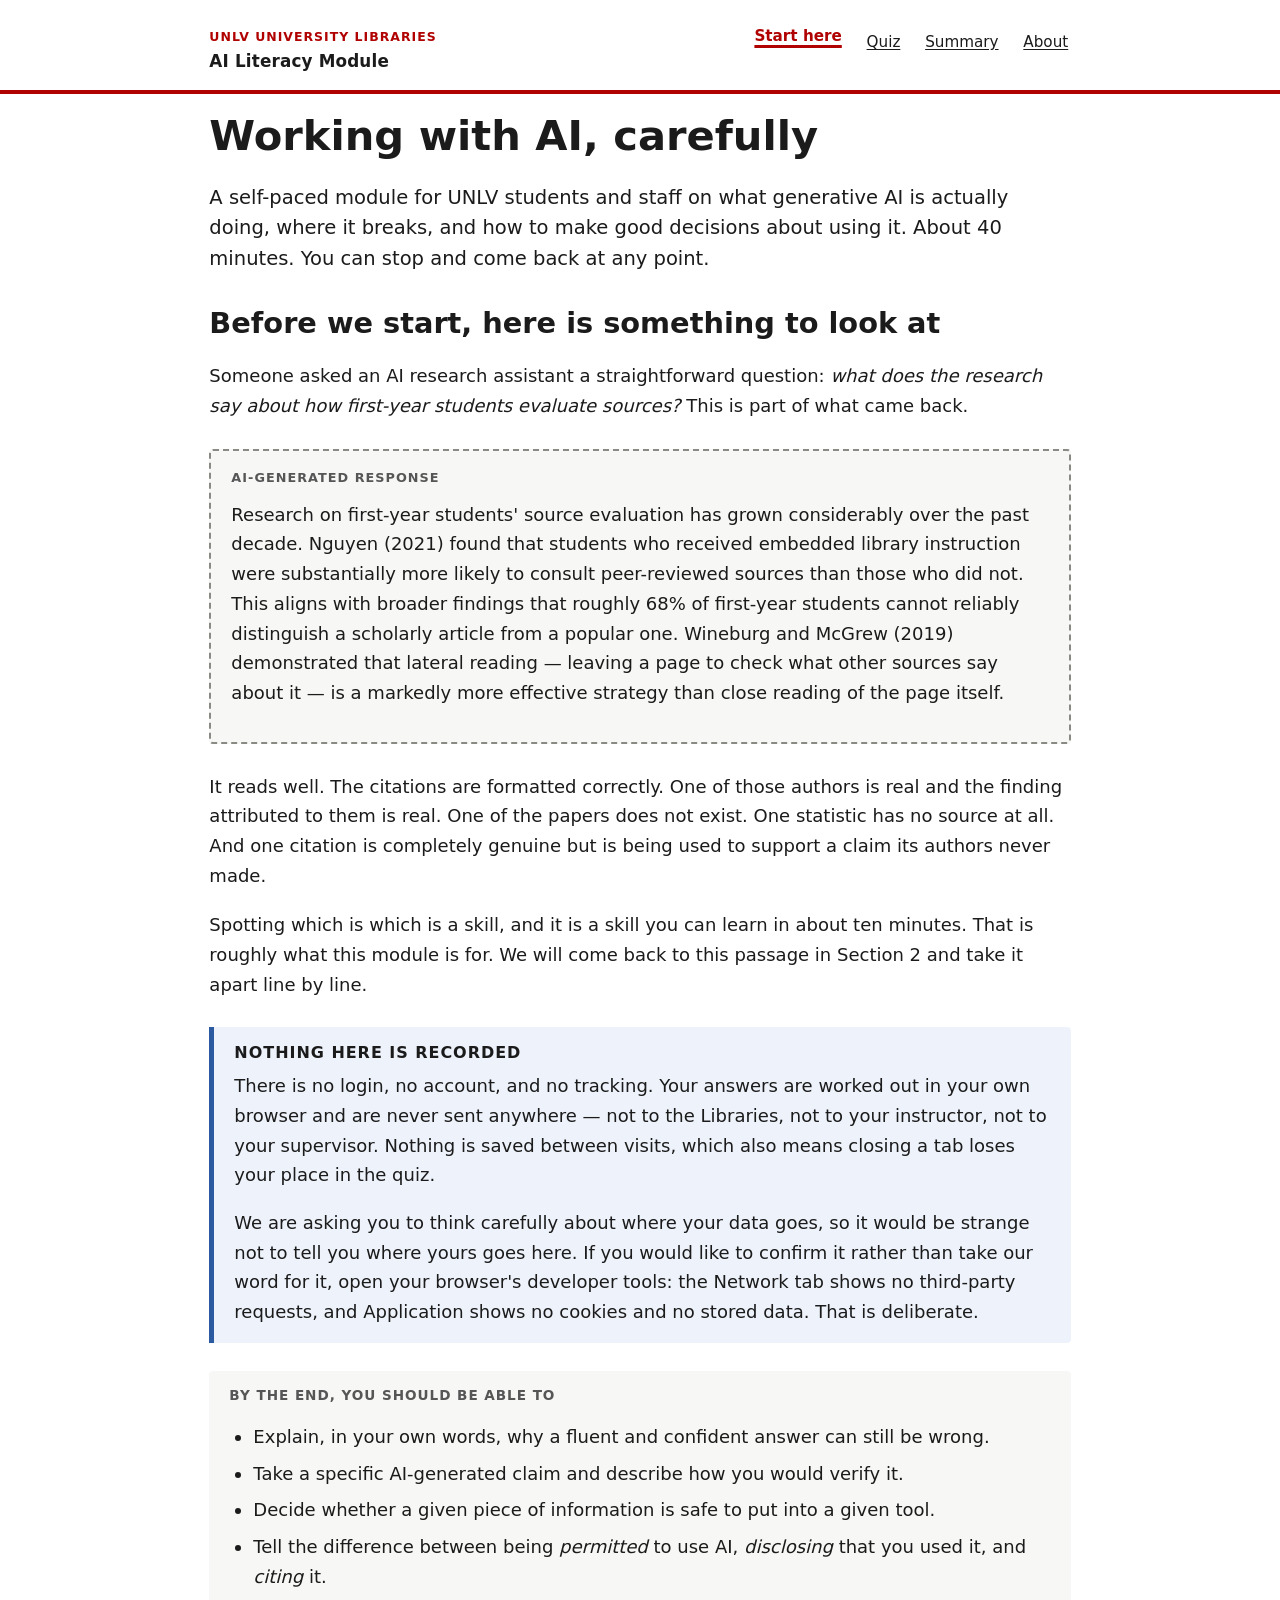
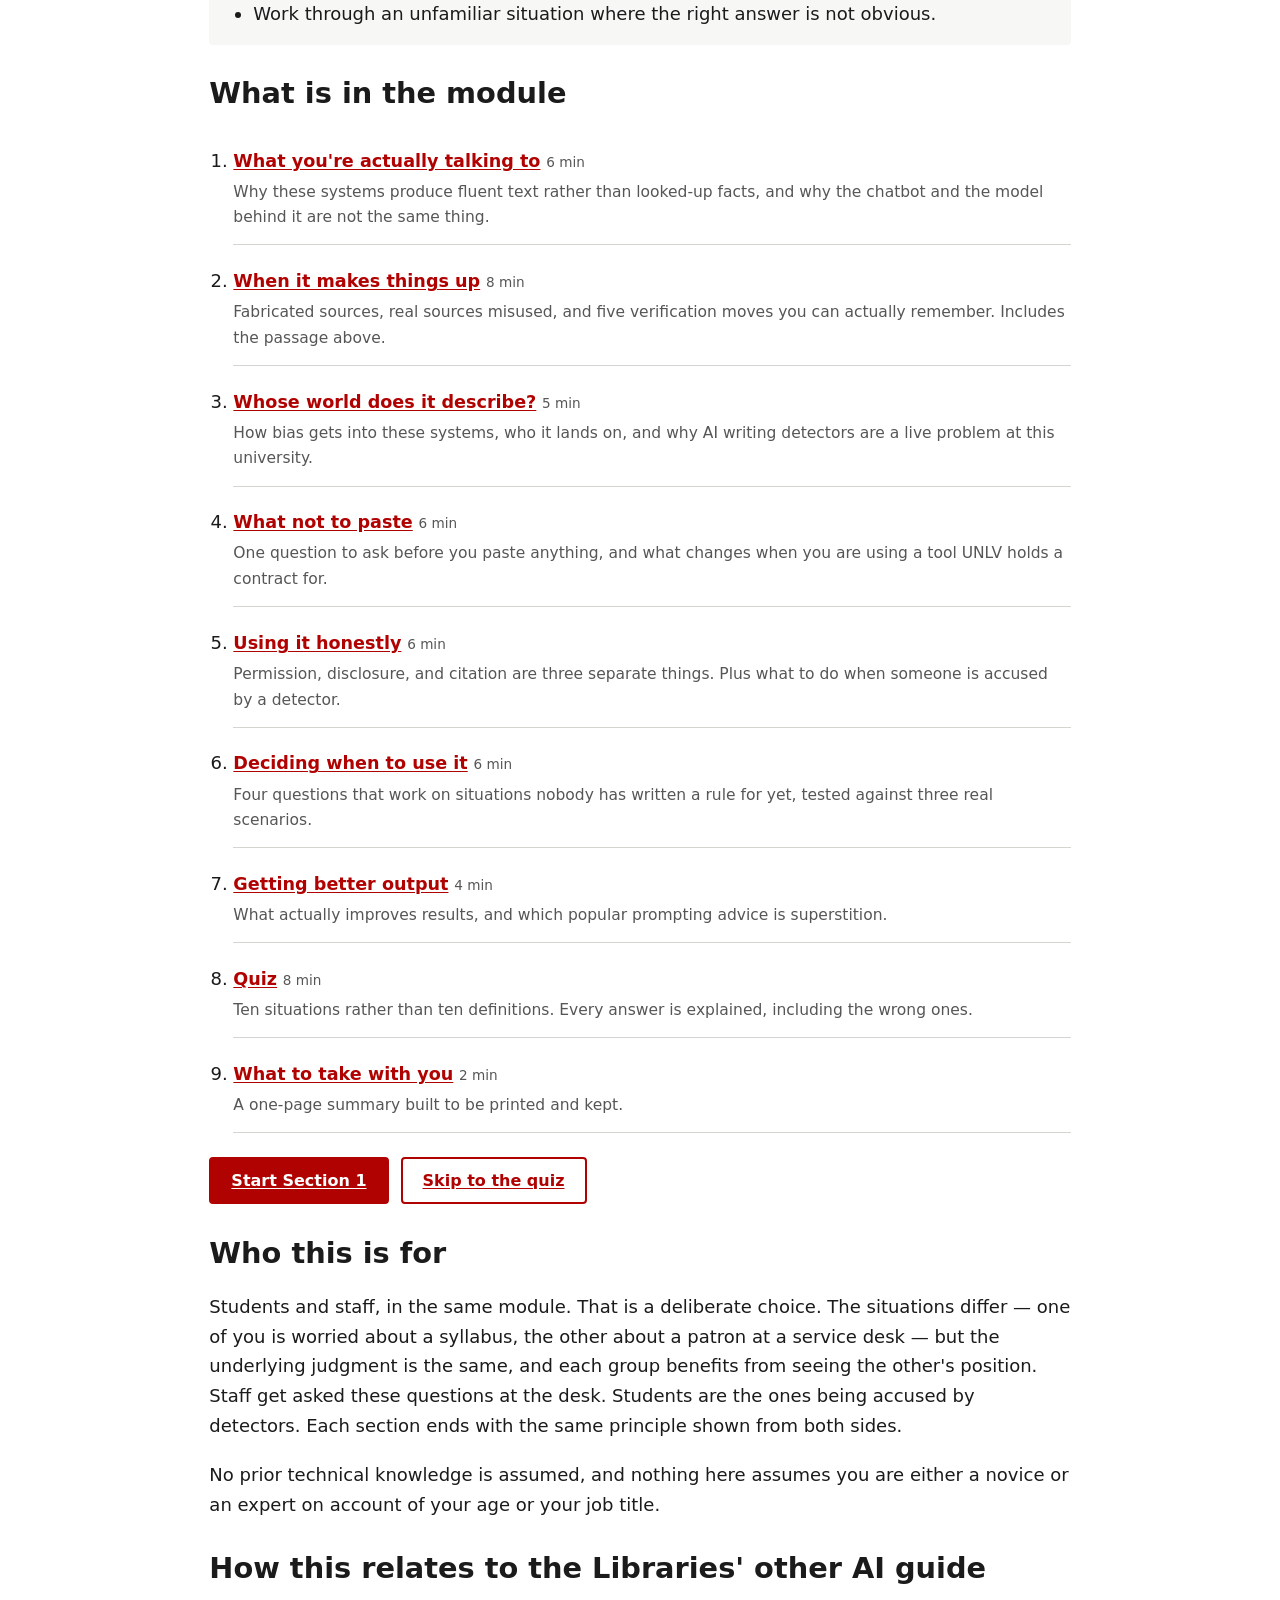
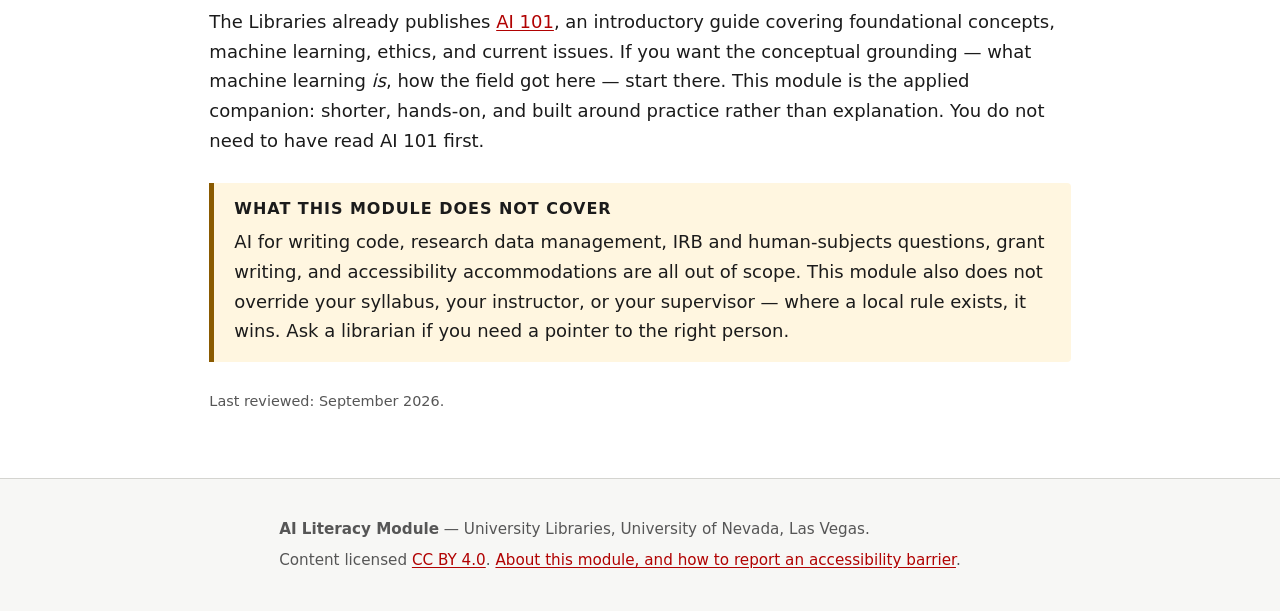
==== commit bd38535f: "Build the AI literacy module: content, exercise engine, and validation Seven lesson sections, five i" ====
--- a/index.html
+++ b/index.html
@@ -182,6 +182,8 @@
     you need a pointer to the right person.</p>
   </div>
 
+  <p class="meta">Last reviewed: September 2026.</p>
+
 </div>
 </main>
 
@@ -190,7 +192,6 @@
     <p><strong>AI Literacy Module</strong> — University Libraries, University of Nevada, Las Vegas.</p>
     <p>Content licensed <a href="https://creativecommons.org/licenses/by/4.0/">CC&nbsp;BY&nbsp;4.0</a>.
     <a href="about.html">About this module, and how to report an accessibility barrier</a>.</p>
-    <p class="meta">Last reviewed: September 2026.</p>
   </div>
 </footer>
 
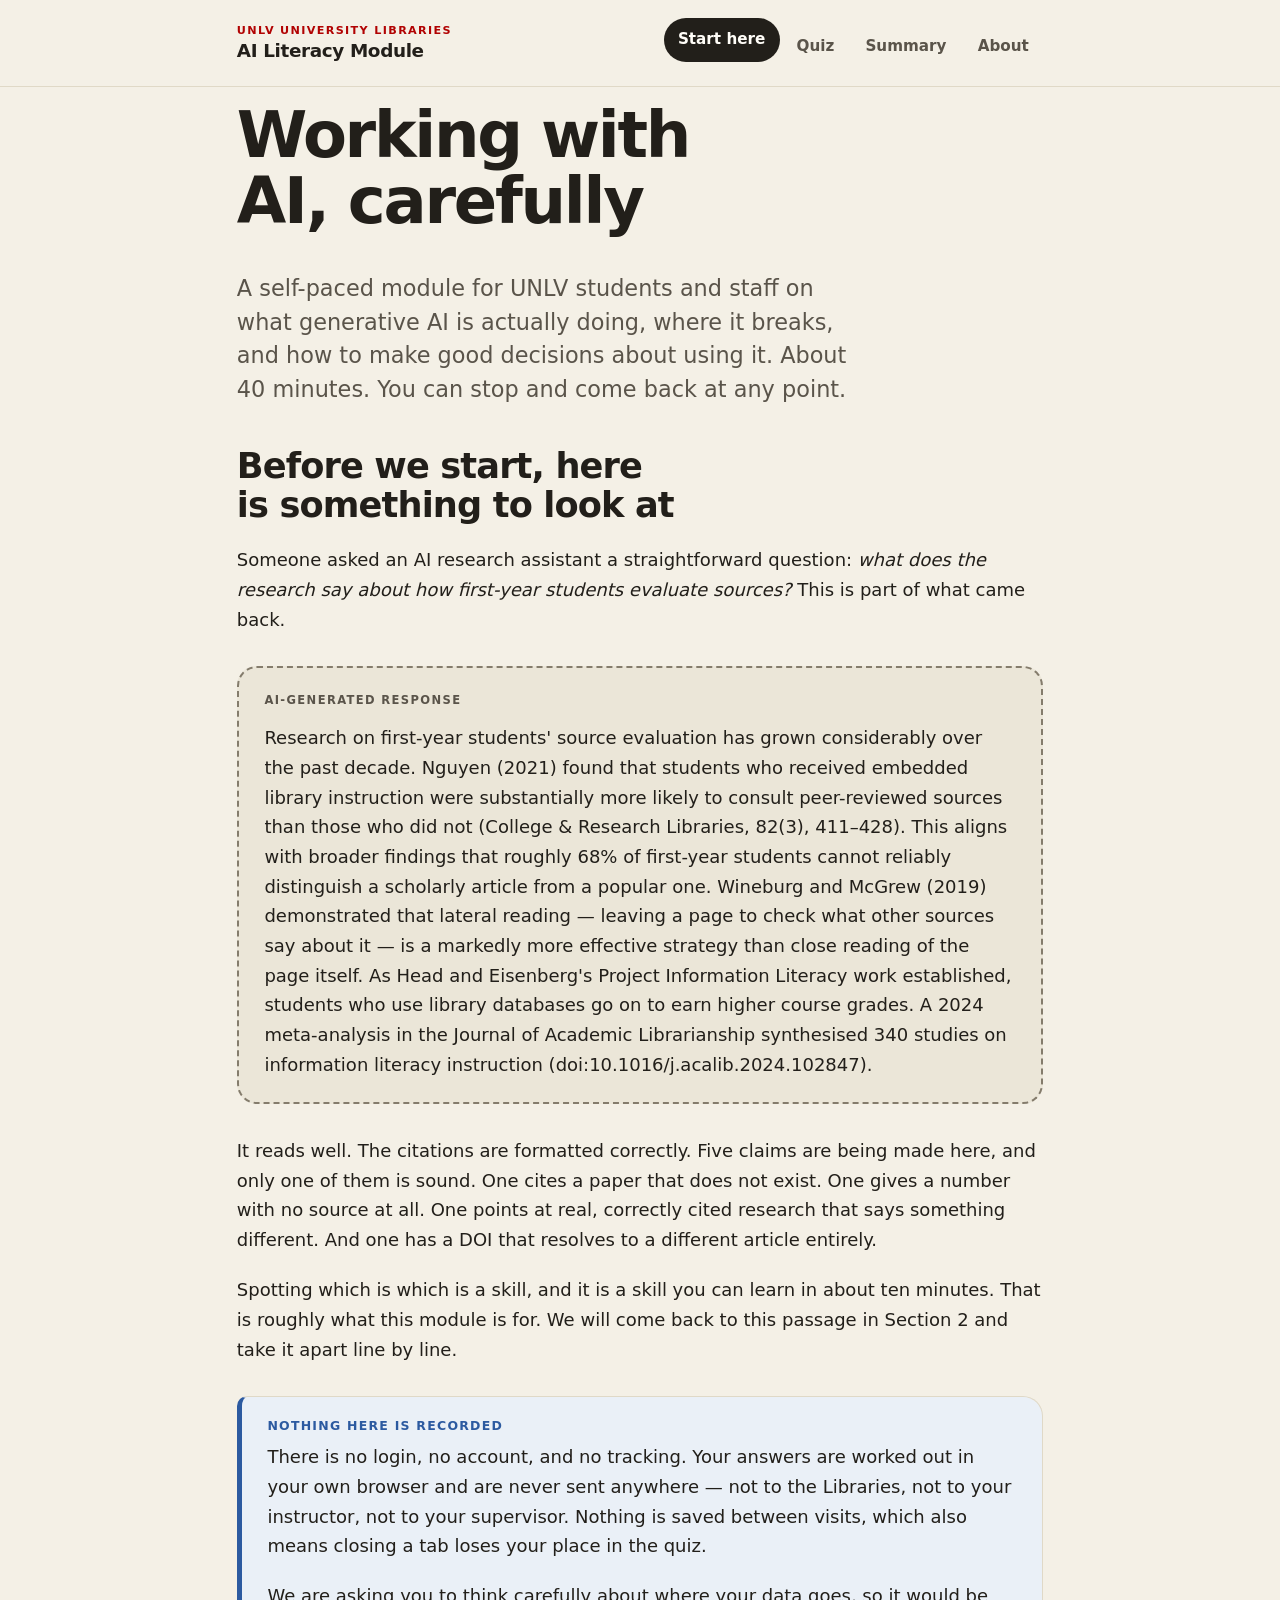
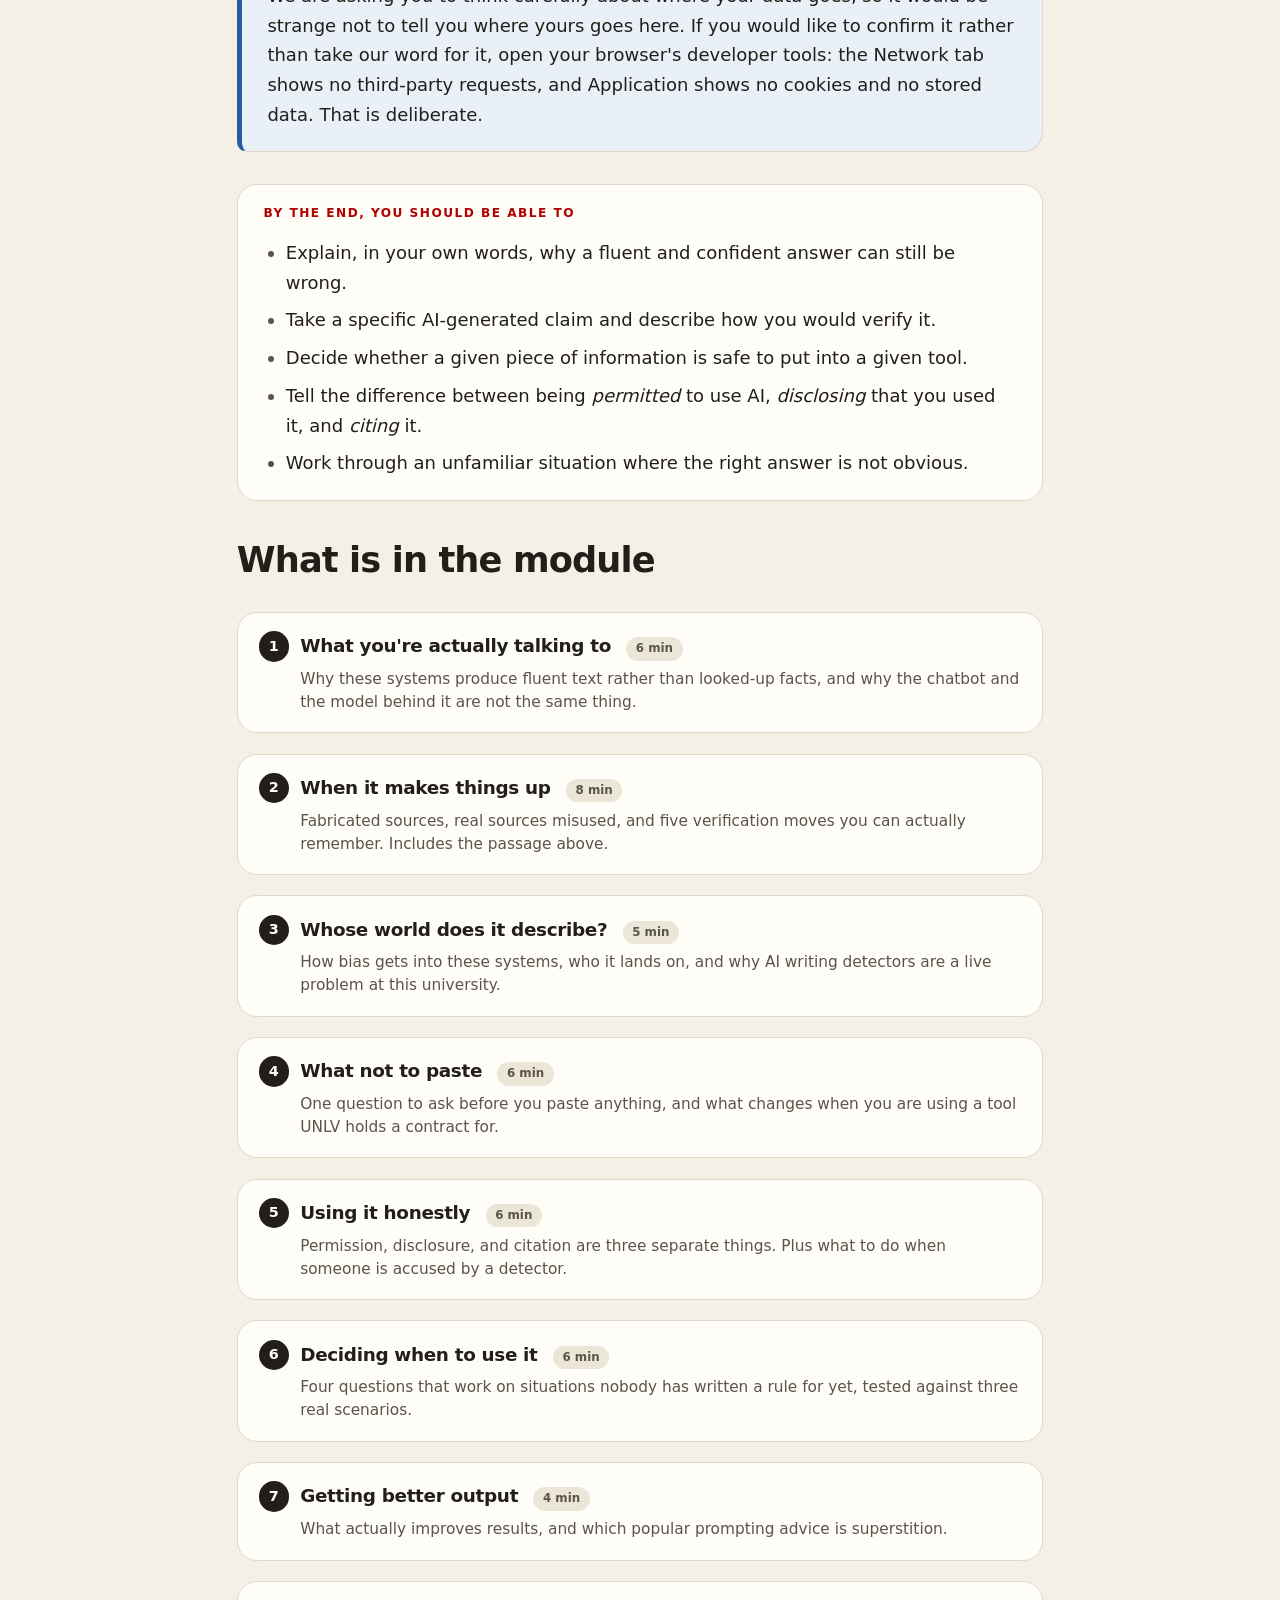
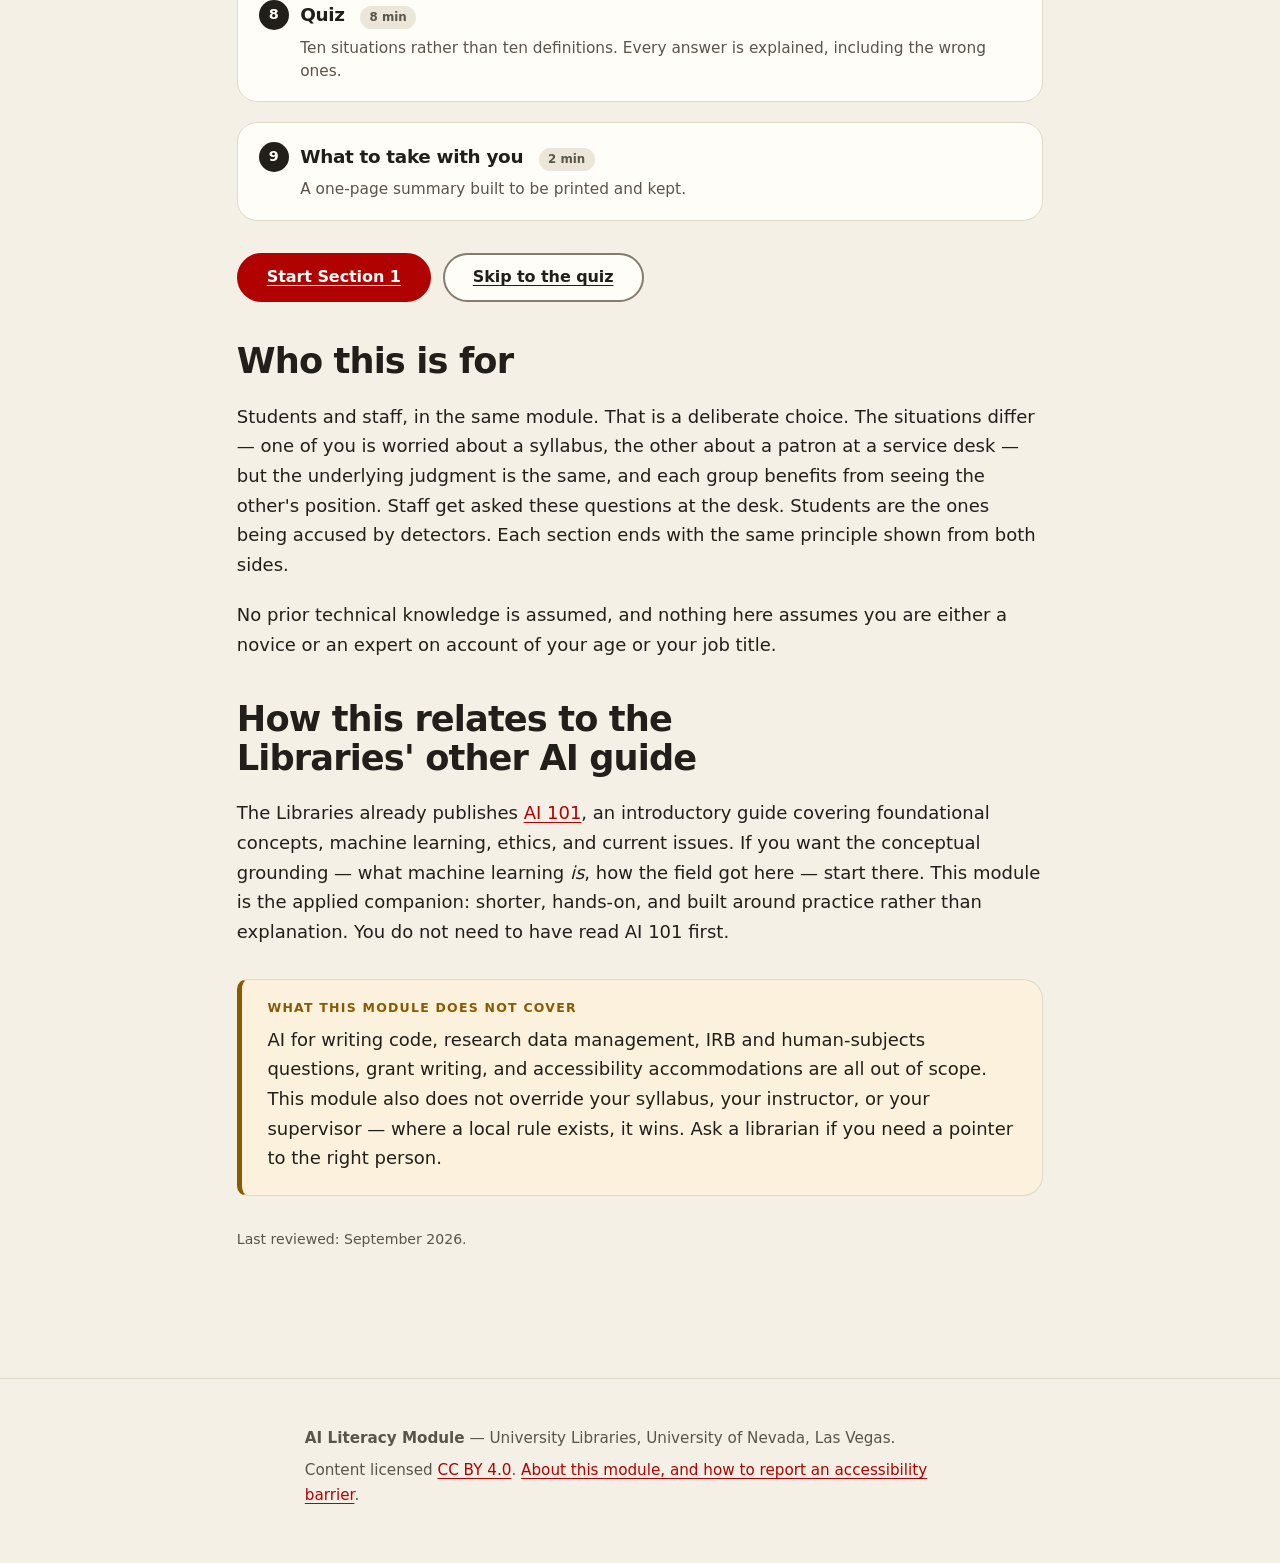
==== commit 5e12ec13: "Redesign: warm ground, card surfaces, stronger display typography Reworked the visual design after s" ====
--- a/index.html
+++ b/index.html
@@ -48,17 +48,24 @@
     <p>Research on first-year students' source evaluation has grown considerably
     over the past decade. Nguyen (2021) found that students who received embedded
     library instruction were substantially more likely to consult peer-reviewed
-    sources than those who did not. This aligns with broader findings that
-    roughly 68% of first-year students cannot reliably distinguish a scholarly
-    article from a popular one. Wineburg and McGrew (2019) demonstrated that
-    lateral reading — leaving a page to check what other sources say about it —
-    is a markedly more effective strategy than close reading of the page itself.</p>
-  </div>
-
-  <p>It reads well. The citations are formatted correctly. One of those authors
-  is real and the finding attributed to them is real. One of the papers does not
-  exist. One statistic has no source at all. And one citation is completely
-  genuine but is being used to support a claim its authors never made.</p>
+    sources than those who did not <cite>(College &amp; Research Libraries, 82(3),
+    411&ndash;428)</cite>. This aligns with broader findings that roughly 68% of
+    first-year students cannot reliably distinguish a scholarly article from a
+    popular one. Wineburg and McGrew (2019) demonstrated that lateral reading
+    &mdash; leaving a page to check what other sources say about it &mdash; is a
+    markedly more effective strategy than close reading of the page itself. As
+    Head and Eisenberg's Project Information Literacy work established, students
+    who use library databases go on to earn higher course grades. A 2024
+    meta-analysis in the <cite>Journal of Academic Librarianship</cite>
+    synthesised 340 studies on information literacy instruction
+    <cite>(doi:10.1016/j.acalib.2024.102847)</cite>.</p>
+  </div>
+
+  <p>It reads well. The citations are formatted correctly. Five claims are being
+  made here, and only one of them is sound. One cites a paper that does not
+  exist. One gives a number with no source at all. One points at real, correctly
+  cited research that says something different. And one has a DOI that resolves
+  to a different article entirely.</p>
 
   <p>Spotting which is which is a skill, and it is a skill you can learn in
   about ten minutes. That is roughly what this module is for. We will come
--- a/assets/css/site.css
+++ b/assets/css/site.css
@@ -2,72 +2,102 @@
    AI Literacy Module — UNLV Libraries
    The only stylesheet. No build step, no preprocessor, no third-party imports.
 
-   COLOR TOKENS: every value below was measured with `node tools/contrast.mjs`.
-   The ratio in each comment is against --surface (#ffffff) unless stated.
+   DESIGN NOTES
+   Warm cream ground rather than white, with content sitting on lighter cards.
+   Pure white at full-page scale is fatiguing over a 40-minute read and reads
+   as clinical; a warm ground is calmer and gives the cards something to sit
+   on. Display type is large, heavy and set tight (line-height ~1.02, negative
+   tracking) so hierarchy is obvious at a glance, against body copy that stays
+   modest and highly readable.
+
+   COLOR TOKENS: every value was measured with `node tools/contrast.mjs`.
+   Ratios in the comments are against --ground unless stated.
    If you change a color, RE-RUN THE CHECKER. Do not eyeball it.
 
-   Brand source: https://www.unlv.edu/brand/colors  ("Screen Standards")
+   Brand source: https://www.unlv.edu/brand/colors ("Screen Standards")
    UNLV publishes separate print and screen scarlets. We use the SCREEN value
-   (#B10202), not the print value (#E31837, only 4.72:1 and marginal for text).
+   (#B10202). The print value (#E31837) is only 4.72:1 and too weak for text.
    ========================================================================== */
 
 :root {
+  /* --- Ground and surfaces ----------------------------------------------
+     The page is cream; cards are a warm near-white that lifts off it. The
+     two are only 1.12:1 apart, which is fine for a decorative distinction
+     but means cards also need a border to be reliably perceivable.        */
+  --ground: #f4f0e6;
+  --ground-deep: #ebe6d8;        /* recessed bands, table headers */
+  --surface: #fffdf8;            /* cards, exercises, callouts */
+  --border: #e0d9c7;
+  --border-strong: #847c6c;      /* 3.63:1 on ground, 4.07:1 on surface — meets 1.4.11 */
+
+  /* --- Ink ---------------------------------------------------------------
+     A warm near-black rather than #000. Pure black on cream is harsh and
+     slightly vibrates; this sits in the paper.
+       --ink        14.43:1 on ground, 16.15:1 on surface   PASS
+       --ink-muted   6.59:1 on ground,  7.37:1 on surface   PASS          */
+  --ink: #221f1a;
+  --ink-muted: #5a544a;
+  --ink-inverse: #fffdf8;
+
   /* --- Brand -------------------------------------------------------------
-     UNLV Scarlet (screen standard)        7.29:1  text PASS
-     UNLV Gray (screen standard)           5.74:1  text PASS
-     UNLV Gray Light — 2.59:1, FAILS text. Decorative borders ONLY.          */
-  --brand-scarlet: #b10202;
-  --brand-gray: #666666;
-  --brand-gray-light: #9fa1a4;
-
-  /* --- Text ------------------------------------------------------------- */
-  --text: #1b1b1b;               /* 17.22:1  PASS */
-  --text-muted: #565656;         /*  7.34:1  PASS */
-  --text-on-dark: #ffffff;       /*  7.29:1 on --brand-scarlet  PASS */
-
-  /* --- Surfaces --------------------------------------------------------- */
-  --surface: #ffffff;
-  --surface-sunken: #f7f7f5;     /* --text on this: 16.6:1  PASS */
-  --border: #d4d4d0;
-  --border-strong: #8a8a84;      /* 3.4:1 on --surface — meets 1.4.11 for UI */
+     UNLV Scarlet, screen standard.  6.41:1 on ground, 7.18:1 on surface.
+     --scarlet-deep for hover/active.  8.26:1 on ground.
+     UNLV Gray Light (#9FA1A4) is 2.59:1 and is NOT used — it fails text
+     contrast and must never carry meaning.                                */
+  --scarlet: #b10202;
+  --scarlet-deep: #8c1515;
+  --scarlet-wash: #f7e9e4;       /* --ink on this: 13.6:1  PASS */
+  /* Scarlet is unreadable on the dark ink surface (2.25:1). This lighter
+     tint is for accents inside .takeaways only.  8.59:1 on --ink  PASS */
+  --scarlet-on-dark: #ffa39e;
 
   /* --- Interactive ------------------------------------------------------ */
-  --link: #b10202;               /*  7.29:1  PASS  (always underlined too) */
-  --link-hover: #7d0101;
-  --focus: #0b5fff;              /*  5.13:1  PASS  — >=3:1 required by 2.4.7 */
+  --link: #b10202;
+  --focus: #0b5fff;              /* 4.6:1 on ground — >=3:1 required (2.4.7) */
 
   /* --- Feedback states ---------------------------------------------------
-     Never used alone. Every state also carries a text label and an icon.   */
-  --correct: #136c3a;            /*  6.49:1  PASS */
-  --correct-bg: #e8f4ec;         /* --text on this: 15.24:1  PASS */
-  --incorrect: #a8200d;          /*  7.30:1  PASS */
-  --incorrect-bg: #fdeaea;       /* --text on this: 14.87:1  PASS */
-  --partial: #7a5300;            /*  6.05:1  PASS */
-  --partial-bg: #fff6e0;         /* --text on this: 16.00:1  PASS */
+     Never used alone. Every state also carries a text label and an icon.  */
+  --correct: #10603a;            /* 7.3:1 on surface  PASS */
+  --correct-bg: #e6f2ea;
+  --incorrect: #a8200d;          /* 6.8:1 on surface  PASS */
+  --incorrect-bg: #fbe9e6;
+  --partial: #74520a;            /* 6.2:1 on surface  PASS */
+  --partial-bg: #fbf1dc;
 
   /* --- Callouts --------------------------------------------------------- */
-  --note-bg: #eef3fb;            /* --text on this: 15.46:1  PASS */
+  --note-bg: #eaf0f7;
   --note-border: #2c5aa0;
-  --caution-bg: #fff6e0;
+  --caution-bg: #fbf1dc;
   --caution-border: #8a5a00;
-  --example-bg: #f4f1f7;
+  --example-bg: #f1edf6;
   --example-border: #5b4a7a;
 
   /* --- Type -------------------------------------------------------------
      UNLV's brand typeface is Roboto. We deliberately do NOT load it from
-     Google Fonts: that is a third-party request, and this site's privacy
-     claim ("nothing leaves your browser") must be verifiable in the Network
-     tab, not merely asserted. The UNLV brand guide explicitly permits
-     "Arial, Helvetica, Calibri, or other simple sans-serif typefaces" as
-     alternatives. If you later want true Roboto, SELF-HOST the woff2 files
-     (Apache 2.0, redistributable) — do not link to fonts.googleapis.com.    */
-  --font-sans: system-ui, -apple-system, "Segoe UI", Roboto, "Helvetica Neue",
-               Arial, sans-serif;
+     Google Fonts: that is a third-party request, and the privacy claim on
+     the About page must be verifiable in the Network tab. The brand guide
+     explicitly permits "Arial, Helvetica, Calibri, or other simple
+     sans-serif typefaces" as alternatives.
+
+     --font-display is a SEPARATE TOKEN so a self-hosted display face can be
+     dropped in by changing one line. If you do that, self-host the woff2
+     (Roboto is Apache 2.0 and redistributable) — never link to
+     fonts.googleapis.com.                                                 */
+  --font-display: system-ui, -apple-system, "Segoe UI", Roboto,
+                  "Helvetica Neue", Arial, sans-serif;
+  --font-sans: system-ui, -apple-system, "Segoe UI", Roboto,
+               "Helvetica Neue", Arial, sans-serif;
   --font-mono: ui-monospace, SFMono-Regular, Menlo, Consolas, monospace;
 
-  --measure: 68ch;               /* prose line length */
-  --step: 1rem;
-  --radius: 4px;
+  --measure: 66ch;
+  --radius: 10px;
+  --radius-lg: 20px;             /* cards — borrowed proportion */
+  --radius-pill: 100px;
+
+  --shadow-card: 0 1px 2px rgba(34, 31, 26, 0.04),
+                 0 6px 18px rgba(34, 31, 26, 0.05);
+  --shadow-lift: 0 2px 4px rgba(34, 31, 26, 0.06),
+                 0 12px 32px rgba(34, 31, 26, 0.08);
 }
 
 /* ==========================================================================
@@ -93,12 +123,11 @@
 body {
   margin: 0;
   font-family: var(--font-sans);
-  /* 1.125rem base: this is long-form instructional prose read on screen. */
   font-size: 1.125rem;
   line-height: 1.65;
-  color: var(--text);
-  background: var(--surface);
-  /* No fixed heights anywhere; satisfies 1.4.12 text-spacing overrides. */
+  color: var(--ink);
+  background: var(--ground);
+  -webkit-font-smoothing: antialiased;
 }
 
 /* ==========================================================================
@@ -110,30 +139,26 @@
   left: -9999px;
   top: 0;
   z-index: 100;
-  padding: 0.75rem 1.25rem;
+  padding: 0.75rem 1.5rem;
   background: var(--surface);
   color: var(--link);
-  font-weight: 600;
+  font-weight: 700;
   border: 3px solid var(--focus);
-}
-
-.skip-link:focus {
-  left: 0.5rem;
-  top: 0.5rem;
-}
-
-/* ==========================================================================
-   Focus — never remove, never rely on color alone
+  border-radius: var(--radius-pill);
+}
+
+.skip-link:focus { left: 0.75rem; top: 0.75rem; }
+
+/* ==========================================================================
+   Focus — never removed, never colour-only
    ========================================================================== */
 
 :focus-visible {
   outline: 3px solid var(--focus);
-  outline-offset: 2px;
-  border-radius: 2px;
-}
-
-/* Only suppress the default ring where :focus-visible is supported, so
-   keyboard users never lose an indicator in older engines. */
+  outline-offset: 3px;
+  border-radius: 3px;
+}
+
 :focus:not(:focus-visible) { outline: none; }
 
 /* ==========================================================================
@@ -142,61 +167,67 @@
 
 .wrap {
   width: 100%;
-  max-width: 78ch;
+  max-width: 76ch;
   margin-inline: auto;
-  /* 16px gutter holds at 320px with no horizontal scroll (1.4.10). */
-  padding-inline: 1rem;
+  padding-inline: 1rem;          /* holds at 320px with no h-scroll (1.4.10) */
+}
+
+@media (min-width: 40rem) {
+  .wrap { padding-inline: 2rem; }
 }
 
 main { display: block; }
-
 main:focus { outline: none; }
 
-.page-body > * + * { margin-block-start: 1.1em; }
-
+.page-body { padding-block: 1rem 2rem; }
+.page-body > * + * { margin-block-start: 1.15em; }
 .prose { max-width: var(--measure); }
 
 /* ==========================================================================
-   Site header / footer
+   Site header
    ========================================================================== */
 
 .site-header {
-  border-block-end: 4px solid var(--brand-scarlet);
-  background: var(--surface);
+  background: var(--ground);
+  border-block-end: 1px solid var(--border);
 }
 
 .site-header__inner {
   display: flex;
   flex-wrap: wrap;
-  gap: 0.5rem 1.5rem;
-  align-items: baseline;
+  gap: 0.5rem 2rem;
+  align-items: center;
   justify-content: space-between;
-  padding-block: 0.9rem;
-}
-
-.site-title {
-  margin: 0;
-  font-size: 1.05rem;
-  font-weight: 700;
-  letter-spacing: 0.01em;
-}
-
-.site-title a { color: var(--text); text-decoration: none; }
-.site-title a:hover { text-decoration: underline; }
+  padding-block: 1.1rem;
+}
+
+.site-title { margin: 0; line-height: 1.2; }
 
 .site-title__org {
   display: block;
-  font-size: 0.78rem;
-  font-weight: 600;
-  text-transform: uppercase;
-  letter-spacing: 0.08em;
-  color: var(--brand-scarlet);
-}
+  font-size: 0.7rem;
+  font-weight: 700;
+  text-transform: uppercase;
+  letter-spacing: 0.12em;
+  color: var(--scarlet);
+  margin-block-end: 0.15rem;
+}
+
+.site-title a {
+  font-family: var(--font-display);
+  font-size: 1.15rem;
+  font-weight: 800;
+  letter-spacing: -0.02em;
+  color: var(--ink);
+  text-decoration: none;
+}
+
+.site-title a:hover { color: var(--scarlet); }
 
 .site-nav ul {
   display: flex;
   flex-wrap: wrap;
-  gap: 0.25rem 1.25rem;
+  gap: 0.15rem;
   margin: 0;
   padding: 0;
   list-style: none;
@@ -205,107 +236,190 @@
 
 .site-nav a {
   display: inline-block;
-  /* 44px min target height via padding + line-height (2.5.8 / 2.5.5). */
-  padding: 0.6rem 0.15rem;
-  color: var(--text);
+  padding: 0.6rem 0.9rem;        /* clears 44px with line-height */
+  border-radius: var(--radius-pill);
+  font-weight: 600;
+  color: var(--ink-muted);
+  text-decoration: none;
+}
+
+.site-nav a:hover {
+  background: var(--surface);
+  color: var(--ink);
 }
 
 .site-nav a[aria-current="page"] {
+  background: var(--ink);
+  color: var(--ink-inverse);
+}
+
+/* At phone widths the nav has to share a row with the wordmark, so tighten
+   it rather than letting a single item wrap onto a line of its own. Targets
+   stay at 44px via the vertical padding. */
+@media (max-width: 30rem) {
+  .site-header__inner { gap: 0.35rem 1rem; }
+  .site-nav { margin-inline-start: -0.55rem; }
+  .site-nav ul { gap: 0; font-size: 0.88rem; }
+  .site-nav a { padding: 0.65rem 0.55rem; }
+}
+
+/* ==========================================================================
+   Footer
+   ========================================================================== */
+
+.site-footer {
+  margin-block-start: 5rem;
+  padding-block: 2.5rem 3rem;
+  border-block-start: 1px solid var(--border);
+  font-size: 0.95rem;
+  color: var(--ink-muted);
+}
+
+.site-footer p { margin-block: 0.45em; }
+.site-footer a { color: var(--link); }
+
+/* ==========================================================================
+   Typography — the main lever on "look and feel"
+   ========================================================================== */
+
+h1, h2, h3, h4 {
+  font-family: var(--font-display);
+  color: var(--ink);
+  text-wrap: balance;
+}
+
+h1 {
+  font-size: clamp(2.4rem, 1.5rem + 4.2vw, 4rem);
+  font-weight: 800;
+  line-height: 1.02;             /* very tight — the jamm move */
+  letter-spacing: -0.035em;
+  margin-block: 1.5rem 0.6em;
+  max-width: 18ch;               /* forces the 2–3 line stack that reads well */
+}
+
+h2 {
+  font-size: clamp(1.6rem, 1.25rem + 1.6vw, 2.2rem);
+  font-weight: 800;
+  line-height: 1.1;
+  letter-spacing: -0.025em;
+  margin-block: 2.4em 0.5em;
+  max-width: 24ch;
+}
+
+h3 {
+  font-size: 1.3rem;
+  font-weight: 750;
+  line-height: 1.25;
+  letter-spacing: -0.015em;
+  margin-block: 2em 0.4em;
+}
+
+h4 {
+  font-size: 1.05rem;
   font-weight: 700;
-  color: var(--brand-scarlet);
-  text-decoration-thickness: 3px;
-  text-underline-offset: 4px;
-}
-
-.site-footer {
-  margin-block-start: 4rem;
-  padding-block: 2rem;
-  border-block-start: 1px solid var(--border);
-  background: var(--surface-sunken);
-  font-size: 0.95rem;
-  color: var(--text-muted);
-}
-
-.site-footer p { margin-block: 0.4em; }
-.site-footer a { color: var(--link); }
-
-/* ==========================================================================
-   Typography
-   ========================================================================== */
-
-h1, h2, h3, h4 {
-  line-height: 1.25;
-  font-weight: 700;
-  /* text-wrap: balance is progressive enhancement; ignored where unsupported */
-  text-wrap: balance;
-  margin-block: 1.6em 0.5em;
-}
-
-h1 {
-  font-size: clamp(1.8rem, 1.3rem + 2.2vw, 2.6rem);
-  margin-block-start: 1rem;
-}
-
-h2 { font-size: clamp(1.4rem, 1.15rem + 1.1vw, 1.8rem); }
-h3 { font-size: 1.2rem; }
-h4 { font-size: 1.05rem; }
-
-p { margin-block: 0 1em; }
-
-a { color: var(--link); text-underline-offset: 2px; }
-a:hover { color: var(--link-hover); }
-
-/* Links in body prose are ALWAYS underlined — color alone is not a cue
-   (1.4.1). Nav and buttons are exempt because position/shape identifies them. */
-.prose a, .page-body a { text-decoration: underline; }
+  line-height: 1.3;
+  margin-block: 1.6em 0.3em;
+}
+
+/* The measure limit on h1/h2 is for display headings in prose. Component
+   headings are labels and must not inherit it. */
+.callout__title,
+.two-situations__title,
+.exercise__title,
+.objectives h2,
+.takeaways h2,
+.takeaways h3,
+.results__heading,
+.error-summary h2,
+.error-summary h3,
+.content-error h2,
+.noscript-note h2 { max-width: none; }
+
+/* First heading in a container should not push off the top. */
+.page-body > h1:first-child,
+.callout > :first-child,
+.takeaways > :first-child,
+.exercise__body > :first-child { margin-block-start: 0; }
+
+p { margin-block: 0 1.1em; }
+
+a { color: var(--link); text-underline-offset: 3px; }
+a:hover { color: var(--scarlet-deep); }
+
+/* Body links always underlined — colour alone is not a cue (1.4.1). */
+.prose a, .page-body a, .feedback a, .consequence a { text-decoration: underline; }
 
 strong { font-weight: 700; }
 
-ul, ol { padding-inline-start: 1.5rem; }
-li + li { margin-block-start: 0.4em; }
+ul, ol { padding-inline-start: 1.4rem; }
+li + li { margin-block-start: 0.45em; }
+li::marker { color: var(--ink-muted); }
 
 blockquote {
   margin-inline: 0;
-  padding-inline-start: 1.25rem;
-  border-inline-start: 4px solid var(--border-strong);
-  color: var(--text-muted);
-}
+  margin-block: 1.75rem;
+  padding: 1rem 1.4rem;
+  border-inline-start: 4px solid var(--scarlet);
+  background: var(--surface);
+  border-radius: 0 var(--radius) var(--radius) 0;
+}
+
+blockquote p:last-child { margin-block-end: 0; }
 
 code, kbd, samp {
   font-family: var(--font-mono);
-  font-size: 0.92em;
-  background: var(--surface-sunken);
-  padding: 0.12em 0.35em;
-  border-radius: 3px;
+  font-size: 0.9em;
+  background: var(--ground-deep);
+  padding: 0.14em 0.4em;
+  border-radius: 4px;
 }
 
 hr {
   border: 0;
   border-block-start: 1px solid var(--border);
-  margin-block: 2.5rem;
-}
+  margin-block: 3rem;
+}
+
+/* --- Tables ------------------------------------------------------------- */
 
 table {
   width: 100%;
-  border-collapse: collapse;
+  border-collapse: separate;
+  border-spacing: 0;
   font-size: 0.97rem;
-  margin-block: 1.5rem;
+  margin-block: 2rem;
+  background: var(--surface);
+  border: 1px solid var(--border);
+  border-radius: var(--radius-lg);
+  overflow: hidden;
 }
 
 caption {
   text-align: start;
   font-weight: 700;
-  padding-block-end: 0.5rem;
+  font-size: 0.9rem;
+  color: var(--ink-muted);
+  padding-block-end: 0.6rem;
 }
 
 th, td {
   text-align: start;
   vertical-align: top;
-  padding: 0.6rem 0.75rem;
+  padding: 0.85rem 1rem;
   border-block-end: 1px solid var(--border);
 }
 
-th { background: var(--surface-sunken); }
+thead th {
+  background: var(--ground-deep);
+  font-size: 0.82rem;
+  text-transform: uppercase;
+  letter-spacing: 0.06em;
+}
+
+tbody tr:last-child th,
+tbody tr:last-child td { border-block-end: 0; }
+
+tbody th[scope="row"] { font-weight: 700; }
 
 /* ==========================================================================
    Utilities
@@ -323,59 +437,69 @@
 }
 
 .lede {
-  font-size: 1.22rem;
-  line-height: 1.55;
-  color: var(--text);
-}
-
-.meta {
-  font-size: 0.9rem;
-  color: var(--text-muted);
-}
-
-/* ==========================================================================
-   Callouts — every variant REQUIRES a visible heading. Color never carries
-   meaning on its own (1.4.1); the heading text is the actual signal.
+  font-size: clamp(1.2rem, 1.08rem + 0.5vw, 1.4rem);
+  line-height: 1.5;
+  color: var(--ink-muted);
+  max-width: 44ch;
+  margin-block-end: 2rem;
+}
+
+.meta { font-size: 0.88rem; color: var(--ink-muted); }
+
+/* ==========================================================================
+   Cards — the structural idea borrowed from the reference: content sits on
+   raised surfaces floating on the warm ground, rather than running edge to
+   edge on a white page.
    ========================================================================== */
 
 .callout {
-  margin-block: 1.75rem;
-  padding: 1rem 1.25rem;
+  margin-block: 2rem;
+  padding: 1.35rem 1.6rem;
+  background: var(--note-bg);
+  border: 1px solid var(--border);
   border-inline-start: 5px solid var(--note-border);
-  background: var(--note-bg);
-  border-radius: 0 var(--radius) var(--radius) 0;
+  border-radius: var(--radius) var(--radius-lg) var(--radius-lg) var(--radius);
 }
 
 .callout > :first-child { margin-block-start: 0; }
 .callout > :last-child { margin-block-end: 0; }
 
+/* Every callout REQUIRES a visible heading. Colour never carries meaning
+   on its own (1.4.1) — the heading text is the actual signal. */
 .callout__title {
-  margin-block: 0 0.5rem;
-  font-size: 1rem;
-  text-transform: uppercase;
-  letter-spacing: 0.06em;
+  margin-block: 0 0.6rem;
+  font-size: 0.78rem;
+  font-weight: 800;
+  text-transform: uppercase;
+  letter-spacing: 0.1em;
+  color: var(--note-border);
 }
 
 .callout--caution { background: var(--caution-bg); border-inline-start-color: var(--caution-border); }
+.callout--caution .callout__title { color: var(--caution-border); }
 .callout--example { background: var(--example-bg); border-inline-start-color: var(--example-border); }
-
-/* --- Two situations: the same principle, shown for both audiences -------- */
+.callout--example .callout__title { color: var(--example-border); }
+
+/* --- Two situations ----------------------------------------------------- */
 
 .two-situations {
-  margin-block: 2rem;
+  margin-block: 2.75rem;
+  background: var(--surface);
   border: 1px solid var(--border);
-  border-radius: var(--radius);
+  border-radius: var(--radius-lg);
+  box-shadow: var(--shadow-card);
   overflow: hidden;
 }
 
 .two-situations__title {
   margin: 0;
-  padding: 0.7rem 1.15rem;
-  font-size: 0.85rem;
-  text-transform: uppercase;
-  letter-spacing: 0.07em;
-  background: var(--brand-scarlet);
-  color: var(--text-on-dark);
+  padding: 0.85rem 1.5rem;
+  font-size: 0.78rem;
+  font-weight: 800;
+  text-transform: uppercase;
+  letter-spacing: 0.1em;
+  background: var(--ink);
+  color: var(--ink-inverse);
 }
 
 .two-situations__grid {
@@ -384,19 +508,22 @@
   background: var(--border);
 }
 
-@media (min-width: 42rem) {
+@media (min-width: 44rem) {
   .two-situations__grid { grid-template-columns: 1fr 1fr; }
 }
 
 .two-situations__case {
-  padding: 1rem 1.15rem;
+  padding: 1.35rem 1.5rem;
   background: var(--surface);
 }
 
 .two-situations__case h4 {
-  margin-block: 0 0.4em;
-  font-size: 0.95rem;
-  color: var(--brand-scarlet);
+  margin-block: 0 0.45em;
+  font-size: 0.82rem;
+  font-weight: 800;
+  text-transform: uppercase;
+  letter-spacing: 0.08em;
+  color: var(--scarlet);
 }
 
 .two-situations__case p:last-child { margin-block-end: 0; }
@@ -404,103 +531,124 @@
 /* --- AI output panel: canned, curated output the learner examines -------- */
 
 .ai-output {
-  margin-block: 1.75rem;
+  margin-block: 2rem;
+  padding: 1.4rem 1.6rem;
+  background: var(--ground-deep);
   border: 2px dashed var(--border-strong);
-  border-radius: var(--radius);
-  background: var(--surface-sunken);
-  padding: 1rem 1.25rem;
+  border-radius: var(--radius-lg);
 }
 
 .ai-output__label {
-  margin-block: 0 0.75rem;
-  font-size: 0.8rem;
-  font-weight: 700;
-  text-transform: uppercase;
-  letter-spacing: 0.08em;
-  color: var(--text-muted);
-}
-
+  margin-block: 0 0.85rem;
+  font-size: 0.72rem;
+  font-weight: 800;
+  text-transform: uppercase;
+  letter-spacing: 0.12em;
+  color: var(--ink-muted);
+}
+
+.ai-output p:last-child { margin-block-end: 0; }
 .ai-output cite { font-style: normal; }
 
 .claim-marker {
   display: inline-block;
-  min-width: 1.6em;
-  padding: 0 0.35em;
-  margin-inline-end: 0.2em;
-  font-size: 0.82em;
+  min-width: 1.5em;
+  height: 1.5em;
+  line-height: 1.5em;
+  margin-inline-end: 0.25em;
+  font-size: 0.78em;
+  font-weight: 800;
+  text-align: center;
+  color: var(--ink-inverse);
+  background: var(--ink);
+  border-radius: 50%;
+}
+
+/* --- Native disclosure. No custom accordion, ever. ---------------------- */
+
+details {
+  margin-block: 1.5rem;
+  background: var(--surface);
+  border: 1px solid var(--border);
+  border-radius: var(--radius-lg);
+  box-shadow: var(--shadow-card);
+  overflow: hidden;
+}
+
+details > summary {
+  padding: 1rem 1.4rem;
   font-weight: 700;
-  text-align: center;
-  color: var(--text-on-dark);
-  background: var(--brand-gray);
-  border-radius: 3px;
-  text-decoration: none;
-}
-
-a.claim-marker:hover { background: var(--brand-scarlet); }
-
-/* --- Native disclosure. No custom accordion, ever. ---------------------- */
-
-details {
-  margin-block: 1.25rem;
-  border: 1px solid var(--border);
-  border-radius: var(--radius);
-  background: var(--surface);
-}
-
-details > summary {
-  padding: 0.75rem 1rem;
-  font-weight: 600;
   cursor: pointer;
-  border-radius: var(--radius);
-}
-
+}
+
+details > summary:hover { background: var(--ground); }
 details[open] > summary { border-block-end: 1px solid var(--border); }
 
-details > :not(summary) { padding-inline: 1rem; }
-details > :last-child { padding-block-end: 0.85rem; }
-
-/* ==========================================================================
-   Buttons
+details > :not(summary) { padding-inline: 1.4rem; }
+details > :first-of-type:not(summary) { padding-block-start: 1.1rem; }
+details > :last-child { padding-block-end: 1.1rem; }
+
+/* ==========================================================================
+   Buttons — pill shaped, borrowed from the reference
    ========================================================================== */
 
 .btn {
-  display: inline-block;
-  /* min-height 44px for touch (2.5.5 / 2.5.8) */
-  min-height: 44px;
-  padding: 0.6rem 1.25rem;
+  display: inline-flex;
+  align-items: center;
+  justify-content: center;
+  min-height: 48px;
+  padding: 0.7rem 1.75rem;
   font: inherit;
+  font-family: var(--font-display);
   font-size: 1rem;
-  font-weight: 600;
-  line-height: 1.5;
+  font-weight: 700;
+  letter-spacing: -0.005em;
+  line-height: 1.4;
   text-align: center;
   text-decoration: none;
-  color: var(--text-on-dark);
-  background: var(--brand-scarlet);
-  border: 2px solid var(--brand-scarlet);
-  border-radius: var(--radius);
+  color: var(--ink-inverse);
+  background: var(--scarlet);
+  border: 2px solid var(--scarlet);
+  border-radius: var(--radius-pill);
   cursor: pointer;
-}
-
-.btn:hover { background: var(--link-hover); border-color: var(--link-hover); }
+  transition: background-color 0.15s ease, border-color 0.15s ease,
+              transform 0.15s ease, box-shadow 0.15s ease;
+}
+
+.btn:hover {
+  background: var(--scarlet-deep);
+  border-color: var(--scarlet-deep);
+  color: var(--ink-inverse);
+  transform: translateY(-1px);
+  box-shadow: var(--shadow-lift);
+}
+
+.btn:active { transform: translateY(0); }
 
 .btn--secondary {
-  color: var(--brand-scarlet);
-  background: var(--surface);
-}
-
-.btn--secondary:hover { background: var(--surface-sunken); color: var(--link-hover); }
-
-.btn[aria-disabled="true"],
-.btn:disabled {
-  opacity: 0.55;
+  color: var(--ink);
+  background: var(--surface);
+  border-color: var(--border-strong);
+}
+
+.btn--secondary:hover {
+  background: var(--ground-deep);
+  color: var(--ink);
+  border-color: var(--ink);
+}
+
+.btn[aria-disabled="true"], .btn:disabled {
+  opacity: 0.5;
   cursor: not-allowed;
+  transform: none;
+  box-shadow: none;
 }
 
 .btn-row {
   display: flex;
   flex-wrap: wrap;
   gap: 0.75rem;
-  margin-block: 1.5rem;
+  margin-block: 1.75rem;
 }
 
 /* ==========================================================================
@@ -510,37 +658,45 @@
    ========================================================================== */
 
 .exercise {
-  margin-block: 2.25rem;
-  border: 2px solid var(--border-strong);
-  border-radius: var(--radius);
-  background: var(--surface);
+  margin-block: 2.75rem;
+  background: var(--surface);
+  border: 1px solid var(--border);
+  border-radius: var(--radius-lg);
+  box-shadow: var(--shadow-card);
+  overflow: hidden;
 }
 
 .exercise__header {
-  padding: 0.85rem 1.25rem;
-  background: var(--surface-sunken);
-  border-block-end: 1px solid var(--border);
+  padding: 1.2rem 1.6rem;
+  background: var(--ink);
+  color: var(--ink-inverse);
 }
 
 .exercise__kicker {
   display: block;
-  font-size: 0.78rem;
-  font-weight: 700;
-  text-transform: uppercase;
-  letter-spacing: 0.08em;
-  color: var(--brand-scarlet);
-}
-
-.exercise__title { margin: 0.15rem 0 0; font-size: 1.15rem; }
-
-.exercise__body { padding: 1.15rem 1.25rem; }
-
-.exercise__intro { margin-block-start: 0; }
+  font-size: 0.72rem;
+  font-weight: 800;
+  text-transform: uppercase;
+  letter-spacing: 0.12em;
+  opacity: 0.75;
+  margin-block-end: 0.25rem;
+}
+
+.exercise__title {
+  margin: 0;
+  font-size: 1.35rem;
+  font-weight: 800;
+  letter-spacing: -0.02em;
+  color: var(--ink-inverse);
+}
+
+.exercise__body { padding: 1.5rem 1.6rem 1.6rem; }
+.exercise__intro { margin-block-start: 0; color: var(--ink-muted); }
 
 /* --- Question groups ---------------------------------------------------- */
 
 .q {
-  margin: 0 0 1.5rem;
+  margin: 0 0 2rem;
   padding: 0;
   border: 0;
 }
@@ -549,156 +705,166 @@
 
 .q > legend {
   padding: 0;
-  font-size: 1.05rem;
-  font-weight: 600;
-  line-height: 1.45;
-}
+  font-family: var(--font-display);
+  font-size: 1.1rem;
+  font-weight: 700;
+  line-height: 1.4;
+  letter-spacing: -0.012em;
+}
+
+.q > legend:focus { outline: none; }
+.q > legend:focus-visible { outline: 3px solid var(--focus); outline-offset: 4px; }
 
 .q__position {
   display: block;
-  font-size: 0.8rem;
-  font-weight: 700;
-  text-transform: uppercase;
-  letter-spacing: 0.07em;
-  color: var(--text-muted);
-  margin-block-end: 0.3rem;
+  font-size: 0.72rem;
+  font-weight: 800;
+  text-transform: uppercase;
+  letter-spacing: 0.12em;
+  color: var(--scarlet);
+  margin-block-end: 0.4rem;
 }
 
 .q__hint {
-  margin-block: 0.4rem 0;
+  margin-block: 0.5rem 0;
   font-size: 0.92rem;
-  color: var(--text-muted);
+  color: var(--ink-muted);
 }
 
 .q__choices {
-  margin-block-start: 0.9rem;
+  margin-block-start: 1rem;
   display: grid;
-  gap: 0.5rem;
-}
-
-/* Each choice is a label wrapping a real input. Clicking anywhere on the
-   row activates it, and the hit area clears 44px. */
+  gap: 0.6rem;
+}
+
+/* Each choice is a label wrapping a real input. The whole row is the hit
+   area and it clears 44px. */
 .choice {
   display: grid;
   grid-template-columns: auto 1fr;
-  gap: 0.7rem;
+  gap: 0.8rem;
   align-items: start;
-  min-height: 44px;
-  padding: 0.7rem 0.85rem;
-  border: 2px solid var(--border);
+  min-height: 48px;
+  padding: 0.85rem 1rem;
+  background: var(--ground);
+  /* --border is only 1.38:1 against the card surface. A choice row is the
+     hit area for a form control, so its boundary must clear 3:1 (1.4.11). */
+  border: 2px solid var(--border-strong);
   border-radius: var(--radius);
   cursor: pointer;
-}
-
-.choice:hover { border-color: var(--border-strong); background: var(--surface-sunken); }
+  transition: border-color 0.12s ease, background-color 0.12s ease;
+}
+
+.choice:hover {
+  border-color: var(--ink);
+  background: var(--ground-deep);
+}
 
 .choice input {
   /* Native control, scaled up for target size. Never replaced with a div. */
-  width: 1.15rem;
-  height: 1.15rem;
-  margin: 0.28rem 0 0;
-  accent-color: var(--brand-scarlet);
+  width: 1.2rem;
+  height: 1.2rem;
+  margin: 0.3rem 0 0;
+  accent-color: var(--scarlet);
   flex: none;
 }
 
-/* Focus ring goes on the whole row so it's visible at 2px offset. */
+/* Ring goes on the whole row so it is visible at a 2px offset. */
 .choice:has(input:focus-visible) {
   outline: 3px solid var(--focus);
-  outline-offset: 2px;
+  outline-offset: 3px;
 }
 
 .choice__text { display: block; }
 
-/* Graded states. Each is ALSO labelled in text by the JS, and carries an
+/* Graded states. Each is ALSO labelled in text by the JS and carries an
    icon — the border and tint are the third cue, never the only one. */
-.choice[data-state="correct"] {
-  border-color: var(--correct);
-  background: var(--correct-bg);
-}
-
-.choice[data-state="incorrect"] {
-  border-color: var(--incorrect);
-  background: var(--incorrect-bg);
-}
-
-.choice[data-state="missed"] {
-  border-color: var(--partial);
-  background: var(--partial-bg);
-  border-style: dashed;
-}
+.choice[data-state="correct"]   { border-color: var(--correct);   background: var(--correct-bg); }
+.choice[data-state="incorrect"] { border-color: var(--incorrect); background: var(--incorrect-bg); }
+.choice[data-state="missed"]    { border-color: var(--partial);   background: var(--partial-bg); border-style: dashed; }
+.choice[data-state="chosen"]    { border-color: var(--ink);       background: var(--surface); }
 
 .choice__mark {
   grid-column: 1 / -1;
   display: block;
-  margin-block-start: 0.35rem;
-  font-size: 0.9rem;
-  font-weight: 700;
-}
-
-.choice[data-state="correct"] .choice__mark { color: var(--correct); }
+  margin-block-start: 0.4rem;
+  font-size: 0.86rem;
+  font-weight: 800;
+  text-transform: uppercase;
+  letter-spacing: 0.04em;
+}
+
+.choice[data-state="correct"]   .choice__mark { color: var(--correct); }
 .choice[data-state="incorrect"] .choice__mark { color: var(--incorrect); }
-.choice[data-state="missed"] .choice__mark { color: var(--partial); }
+.choice[data-state="missed"]    .choice__mark { color: var(--partial); }
+.choice[data-state="chosen"]    .choice__mark { color: var(--ink-muted); }
 
 .choice__why {
   grid-column: 1 / -1;
-  margin-block: 0.3rem 0;
+  margin-block: 0.4rem 0;
   font-size: 0.95rem;
   line-height: 1.55;
 }
 
 /* --- Feedback region ----------------------------------------------------
    IMPORTANT: this element ships in the DOM empty on page load and is filled
-   on submit. Injecting a live region and its content simultaneously means
-   most screen readers announce nothing at all. Do not "optimize" it away.  */
-
-.feedback:empty {
-  /* Collapse fully when empty so it never adds stray whitespace. */
-  display: none;
-}
+   on submit. It is NOT a live region — focus is moved to the verdict
+   instead, because a focused live region is announced twice. See
+   docs/ACCESSIBILITY.md before changing this. */
+
+.feedback:empty { display: none; }
 
 .feedback {
-  margin-block-start: 1.25rem;
-  padding: 1rem 1.15rem;
+  margin-block-start: 1.4rem;
+  padding: 1.2rem 1.4rem;
+  background: var(--ground-deep);
+  border: 1px solid var(--border);
   border-inline-start: 5px solid var(--border-strong);
-  background: var(--surface-sunken);
-  border-radius: 0 var(--radius) var(--radius) 0;
-}
-
-.feedback[data-result="correct"] { border-inline-start-color: var(--correct); background: var(--correct-bg); }
+  border-radius: var(--radius) var(--radius-lg) var(--radius-lg) var(--radius);
+}
+
+.feedback[data-result="correct"]   { border-inline-start-color: var(--correct);   background: var(--correct-bg); }
 .feedback[data-result="incorrect"] { border-inline-start-color: var(--incorrect); background: var(--incorrect-bg); }
-.feedback[data-result="partial"] { border-inline-start-color: var(--partial); background: var(--partial-bg); }
+.feedback[data-result="partial"]   { border-inline-start-color: var(--partial);   background: var(--partial-bg); }
 
 .feedback__verdict {
   /* tabindex="-1" target: focus lands here on submit. */
+  margin-block: 0 0.6rem;
+  font-family: var(--font-display);
+  font-size: 1.1rem;
+  font-weight: 800;
+  letter-spacing: -0.015em;
+}
+
+.feedback__verdict:focus { outline: none; }
+.feedback__verdict:focus-visible { outline: 3px solid var(--focus); outline-offset: 4px; }
+
+.feedback[data-result="correct"]   .feedback__verdict { color: var(--correct); }
+.feedback[data-result="incorrect"] .feedback__verdict { color: var(--incorrect); }
+.feedback[data-result="partial"]   .feedback__verdict { color: var(--partial); }
+
+.feedback p:last-child { margin-block-end: 0; }
+.feedback__icon { margin-inline-end: 0.45rem; }
+
+/* --- Error summary (3.3.1) — focused, not announced via role=alert ------- */
+
+.error-summary {
+  margin-block: 1.4rem;
+  padding: 1.2rem 1.4rem;
+  border: 3px solid var(--incorrect);
+  border-radius: var(--radius-lg);
+  background: var(--incorrect-bg);
+}
+
+.error-summary:focus { outline: none; }
+.error-summary:focus-visible { outline: 3px solid var(--focus); outline-offset: 4px; }
+
+.error-summary h2, .error-summary h3 {
   margin-block: 0 0.5rem;
   font-size: 1.05rem;
-  font-weight: 700;
-}
-
-.feedback__verdict:focus { outline: none; }
-.feedback__verdict:focus-visible { outline: 3px solid var(--focus); outline-offset: 3px; }
-
-.feedback[data-result="correct"] .feedback__verdict { color: var(--correct); }
-.feedback[data-result="incorrect"] .feedback__verdict { color: var(--incorrect); }
-.feedback[data-result="partial"] .feedback__verdict { color: var(--partial); }
-
-.feedback p:last-child { margin-block-end: 0; }
-
-.feedback__icon { margin-inline-end: 0.4rem; }
-
-/* --- Error summary (3.3.1) — focused, not announced via role=alert ------- */
-
-.error-summary {
-  margin-block: 1.25rem;
-  padding: 1rem 1.15rem;
-  border: 3px solid var(--incorrect);
-  border-radius: var(--radius);
-  background: var(--incorrect-bg);
-}
-
-.error-summary:focus { outline: none; }
-.error-summary:focus-visible { outline: 3px solid var(--focus); outline-offset: 3px; }
-.error-summary h2, .error-summary h3 { margin-block: 0 0.5rem; font-size: 1.05rem; color: var(--incorrect); }
+  color: var(--incorrect);
+}
+
 .error-summary ul { margin-block-end: 0; }
 
 /* --- Content-load failure panel (the runtime substitute for build-time
@@ -706,163 +872,305 @@
 
 .content-error {
   margin-block: 2rem;
-  padding: 1.15rem 1.3rem;
+  padding: 1.35rem 1.6rem;
   border: 3px solid var(--incorrect);
-  border-radius: var(--radius);
+  border-radius: var(--radius-lg);
   background: var(--incorrect-bg);
 }
 
-.content-error h2 { margin-block: 0 0.5rem; font-size: 1.1rem; color: var(--incorrect); }
+.content-error h2 { margin-block: 0 0.5rem; font-size: 1.15rem; color: var(--incorrect); }
 .content-error code { background: var(--surface); }
 .content-error ul { margin-block-end: 0; }
 
 /* ==========================================================================
-   Quiz progress + results
+   Quiz progress and results
    ========================================================================== */
 
 .quiz-progress {
   margin-block: 0 1.5rem;
-  font-size: 0.92rem;
-  font-weight: 600;
-  color: var(--text-muted);
-}
+  font-size: 0.76rem;
+  font-weight: 800;
+  text-transform: uppercase;
+  letter-spacing: 0.12em;
+  color: var(--ink-muted);
+}
+
+#quiz {
+  margin-block-start: 2rem;
+  padding: 1.75rem 1.6rem;
+  background: var(--surface);
+  border: 1px solid var(--border);
+  border-radius: var(--radius-lg);
+  box-shadow: var(--shadow-card);
+}
+
+#quiz .choice { background: var(--ground); }
+
+.results__heading {
+  margin-block-start: 0;
+  font-size: clamp(1.8rem, 1.4rem + 1.8vw, 2.4rem);
+}
+
+.results__heading:focus { outline: none; }
+.results__heading:focus-visible { outline: 3px solid var(--focus); outline-offset: 4px; }
 
 .results__score {
-  font-size: clamp(1.6rem, 1.2rem + 1.8vw, 2.1rem);
-  font-weight: 700;
-  margin-block: 0.2em 0.3em;
-}
-
-.results__heading:focus { outline: none; }
-.results__heading:focus-visible { outline: 3px solid var(--focus); outline-offset: 3px; }
-
-.breakdown { margin-block: 1.75rem; }
+  font-family: var(--font-display);
+  font-size: clamp(1.5rem, 1.15rem + 1.6vw, 2rem);
+  font-weight: 800;
+  letter-spacing: -0.03em;
+  line-height: 1.15;
+  color: var(--scarlet);
+  margin-block: 0.15em 0.5em;
+}
+
+.breakdown { margin-block: 2rem; }
 
 .breakdown__row {
   display: grid;
   grid-template-columns: 1fr auto;
   gap: 0.5rem 1rem;
   align-items: baseline;
-  padding-block: 0.6rem;
+  padding-block: 0.8rem;
   border-block-end: 1px solid var(--border);
 }
 
-.breakdown__score { font-variant-numeric: tabular-nums; font-weight: 700; }
+.breakdown__score {
+  font-family: var(--font-display);
+  font-variant-numeric: tabular-nums;
+  font-weight: 800;
+  color: var(--ink-muted);
+}
 
 .breakdown__row[data-all-correct="true"] .breakdown__score { color: var(--correct); }
 
 /* --- Scenario consequence panels (no correct/incorrect by design) -------- */
 
-.consequences { margin-block-start: 1.25rem; display: grid; gap: 0.85rem; }
+.consequences { margin-block-start: 1.4rem; display: grid; gap: 1rem; }
 
 .consequence {
-  padding: 0.9rem 1.1rem;
+  padding: 1.15rem 1.3rem;
+  background: var(--surface);
   border: 1px solid var(--border);
-  border-radius: var(--radius);
-  background: var(--surface);
+  border-radius: var(--radius-lg);
 }
 
 .consequence[data-chosen="true"] {
-  border-color: var(--brand-scarlet);
+  border-color: var(--scarlet);
   border-width: 2px;
-  background: var(--surface-sunken);
+  box-shadow: var(--shadow-card);
 }
 
 .consequence__label {
-  margin-block: 0 0.5rem;
-  font-size: 0.8rem;
+  margin-block: 0 0.55rem;
+  font-size: 0.72rem;
+  font-weight: 800;
+  text-transform: uppercase;
+  letter-spacing: 0.12em;
+  color: var(--ink-muted);
+}
+
+.consequence[data-chosen="true"] .consequence__label { color: var(--scarlet); }
+
+.consequence dl { margin: 0.8rem 0 0; display: grid; gap: 0.7rem; }
+.consequence dt {
+  font-size: 0.76rem;
+  font-weight: 800;
+  text-transform: uppercase;
+  letter-spacing: 0.08em;
+  color: var(--ink-muted);
+}
+.consequence dd { margin: 0.15rem 0 0; font-size: 0.97rem; }
+
+/* ==========================================================================
+   Table of contents — cards rather than a list
+   ========================================================================== */
+
+.toc {
+  list-style: none;
+  padding: 0;
+  margin-block: 2rem;
+  display: grid;
+  gap: 0.75rem;
+  counter-reset: toc;
+}
+
+.toc__item {
+  counter-increment: toc;
+  position: relative;
+  padding: 1.15rem 1.4rem 1.15rem 3.9rem;
+  background: var(--surface);
+  border: 1px solid var(--border);
+  border-radius: var(--radius-lg);
+  transition: transform 0.15s ease, box-shadow 0.15s ease, border-color 0.15s ease;
+}
+
+.toc__item::before {
+  content: counter(toc);
+  position: absolute;
+  left: 1.3rem;
+  top: 1.15rem;
+  width: 1.9rem;
+  height: 1.9rem;
+  display: grid;
+  place-items: center;
+  font-family: var(--font-display);
+  font-size: 0.9rem;
+  font-weight: 800;
+  color: var(--ink-inverse);
+  background: var(--ink);
+  border-radius: 50%;
+}
+
+.toc__item:hover {
+  transform: translateY(-2px);
+  box-shadow: var(--shadow-lift);
+  border-color: var(--border-strong);
+}
+
+.toc__item:hover::before { background: var(--scarlet); }
+
+.page-body .toc__link,
+.toc__link {
+  font-family: var(--font-display);
+  font-size: 1.15rem;
+  font-weight: 750;
+  letter-spacing: -0.018em;
+  color: var(--ink);
+  text-decoration: none;
+}
+
+/* Make the whole card clickable without nesting interactive elements. */
+.toc__link::after {
+  content: "";
+  position: absolute;
+  inset: 0;
+  border-radius: var(--radius-lg);
+}
+
+.toc__item:hover .toc__link { color: var(--scarlet); }
+
+.toc__link:focus-visible { outline: none; }
+.toc__item:has(.toc__link:focus-visible) {
+  outline: 3px solid var(--focus);
+  outline-offset: 3px;
+}
+
+.toc__time {
+  display: inline-block;
+  margin-inline-start: 0.6rem;
+  padding: 0.12rem 0.6rem;
+  font-size: 0.74rem;
   font-weight: 700;
-  text-transform: uppercase;
-  letter-spacing: 0.07em;
-  color: var(--text-muted);
-}
-
-.consequence[data-chosen="true"] .consequence__label { color: var(--brand-scarlet); }
-
-.consequence dl { margin: 0; display: grid; gap: 0.5rem; }
-.consequence dt { font-weight: 700; font-size: 0.93rem; }
-.consequence dd { margin: 0.1rem 0 0; font-size: 0.97rem; }
-
-/* ==========================================================================
-   Section navigation
-   ========================================================================== */
-
-.toc { counter-reset: none; }
-
-.toc__item {
-  padding-block: 0.85rem;
-  border-block-end: 1px solid var(--border);
-}
-
-.toc__link { font-size: 1.1rem; font-weight: 600; }
-.toc__desc { margin-block: 0.25rem 0; font-size: 0.97rem; color: var(--text-muted); }
-.toc__time { font-size: 0.85rem; color: var(--text-muted); white-space: nowrap; }
+  color: var(--ink-muted);
+  background: var(--ground-deep);
+  border-radius: var(--radius-pill);
+  white-space: nowrap;
+}
+
+.toc__desc {
+  margin-block: 0.4rem 0;
+  font-size: 0.96rem;
+  line-height: 1.5;
+  color: var(--ink-muted);
+}
+
+/* ==========================================================================
+   Section furniture
+   ========================================================================== */
+
+.objectives {
+  margin-block: 2rem;
+  padding: 1.35rem 1.6rem;
+  background: var(--surface);
+  border: 1px solid var(--border);
+  border-radius: var(--radius-lg);
+}
+
+.objectives h2 {
+  margin-block: 0 0.7rem;
+  font-size: 0.76rem;
+  font-weight: 800;
+  text-transform: uppercase;
+  letter-spacing: 0.12em;
+  color: var(--scarlet);
+  max-width: none;
+}
+
+.objectives ul { margin-block-end: 0; }
+
+.takeaways {
+  margin-block: 3rem 2rem;
+  padding: 1.6rem 1.75rem;
+  background: var(--ink);
+  color: var(--ink-inverse);
+  border-radius: var(--radius-lg);
+}
+
+.takeaways h2, .takeaways h3 {
+  margin-block: 0 0.8rem;
+  font-size: 1.25rem;
+  color: var(--ink-inverse);
+  max-width: none;
+}
+
+.takeaways a { color: var(--ink-inverse); }
+.takeaways li::marker { color: var(--scarlet-on-dark); }
+.takeaways ul:last-child, .takeaways p:last-child { margin-block-end: 0; }
 
 .section-nav {
   display: grid;
-  gap: 0.85rem;
-  margin-block-start: 3rem;
-  padding-block-start: 1.5rem;
+  gap: 0.75rem;
+  margin-block-start: 3.5rem;
+  padding-block-start: 2rem;
   border-block-start: 1px solid var(--border);
 }
 
-@media (min-width: 42rem) {
+@media (min-width: 44rem) {
   .section-nav { grid-template-columns: 1fr 1fr; }
   .section-nav__next { text-align: end; }
 }
 
 .section-nav a {
-  display: inline-block;
-  min-height: 44px;
-  padding-block: 0.5rem;
-  font-weight: 600;
+  display: block;
+  min-height: 48px;
+  padding: 0.9rem 1.2rem;
+  background: var(--surface);
+  border: 1px solid var(--border);
+  border-radius: var(--radius-lg);
+  font-family: var(--font-display);
+  font-weight: 700;
+  letter-spacing: -0.015em;
+  color: var(--ink);
+  text-decoration: none;
+  transition: transform 0.15s ease, box-shadow 0.15s ease;
+}
+
+.section-nav a:hover {
+  transform: translateY(-2px);
+  box-shadow: var(--shadow-lift);
+  color: var(--scarlet);
 }
 
 .section-nav__dir {
   display: block;
-  font-size: 0.8rem;
-  font-weight: 700;
-  text-transform: uppercase;
-  letter-spacing: 0.07em;
-  color: var(--text-muted);
-}
-
-.objectives {
-  margin-block: 1.5rem;
-  padding: 1rem 1.25rem 1rem 1.25rem;
-  background: var(--surface-sunken);
-  border-radius: var(--radius);
-}
-
-.objectives h2 {
-  margin-block: 0 0.5rem;
-  font-size: 0.85rem;
-  text-transform: uppercase;
-  letter-spacing: 0.07em;
-  color: var(--text-muted);
-}
-
-.objectives ul { margin-block-end: 0; }
-
-.takeaways {
-  margin-block: 2.5rem;
-  padding: 1.15rem 1.35rem;
-  border: 2px solid var(--brand-scarlet);
-  border-radius: var(--radius);
-}
-
-.takeaways h2 { margin-block: 0 0.6rem; font-size: 1.1rem; color: var(--brand-scarlet); }
-.takeaways ul:last-child { margin-block-end: 0; }
+  font-size: 0.7rem;
+  font-weight: 800;
+  text-transform: uppercase;
+  letter-spacing: 0.12em;
+  color: var(--ink-muted);
+  margin-block-end: 0.2rem;
+}
 
 /* ==========================================================================
    noscript
    ========================================================================== */
 
 .noscript-note {
-  margin-block: 1.75rem;
-  padding: 1rem 1.25rem;
+  margin-block: 2rem;
+  padding: 1.35rem 1.6rem;
   border: 3px solid var(--caution-border);
-  border-radius: var(--radius);
+  border-radius: var(--radius-lg);
   background: var(--caution-bg);
 }
 
@@ -871,21 +1179,31 @@
 
 /* ==========================================================================
    Print — learners do print these, and the summary card is print-first.
+   Everything reverts to white paper and black ink.
    ========================================================================== */
 
 @media print {
-  :root { --surface: #fff; --surface-sunken: #fff; }
-
-  body { font-size: 11.5pt; line-height: 1.45; }
-
-  .site-nav,
-  .skip-link,
-  .section-nav,
-  .btn,
-  .btn-row,
-  .no-print { display: none !important; }
+  :root {
+    --ground: #fff; --ground-deep: #fff; --surface: #fff;
+    --ink: #000; --ink-muted: #333; --ink-inverse: #000;
+    --border: #999; --border-strong: #666;
+    --shadow-card: none; --shadow-lift: none;
+  }
+
+  body { font-size: 11.5pt; line-height: 1.45; background: #fff; }
+
+  .site-nav, .skip-link, .section-nav, .btn, .btn-row, .no-print { display: none !important; }
 
   .site-header { border-block-end: 2px solid #000; }
+
+  .exercise__header, .two-situations__title, .takeaways {
+    background: #fff !important;
+    color: #000 !important;
+    border: 1px solid #999;
+  }
+
+  .exercise__title, .takeaways h2, .takeaways h3 { color: #000 !important; }
+  .toc__item::before { background: #000 !important; color: #fff !important; }
 
   a { color: #000; text-decoration: underline; }
 
@@ -899,11 +1217,11 @@
 
   details { border: 1px solid #999; }
   details[open] > summary { border-block-end: 1px solid #999; }
-  /* Print everything, including collapsed detail. */
-  details > *:not(summary) { display: block !important; }
-
-  .exercise, .callout, .takeaways, .two-situations, .consequence {
+  details > *:not(summary) { display: block !important; }   /* print collapsed content too */
+
+  .exercise, .callout, .takeaways, .two-situations, .consequence, .toc__item {
     border: 1px solid #999;
+    box-shadow: none;
     break-inside: avoid;
   }
 
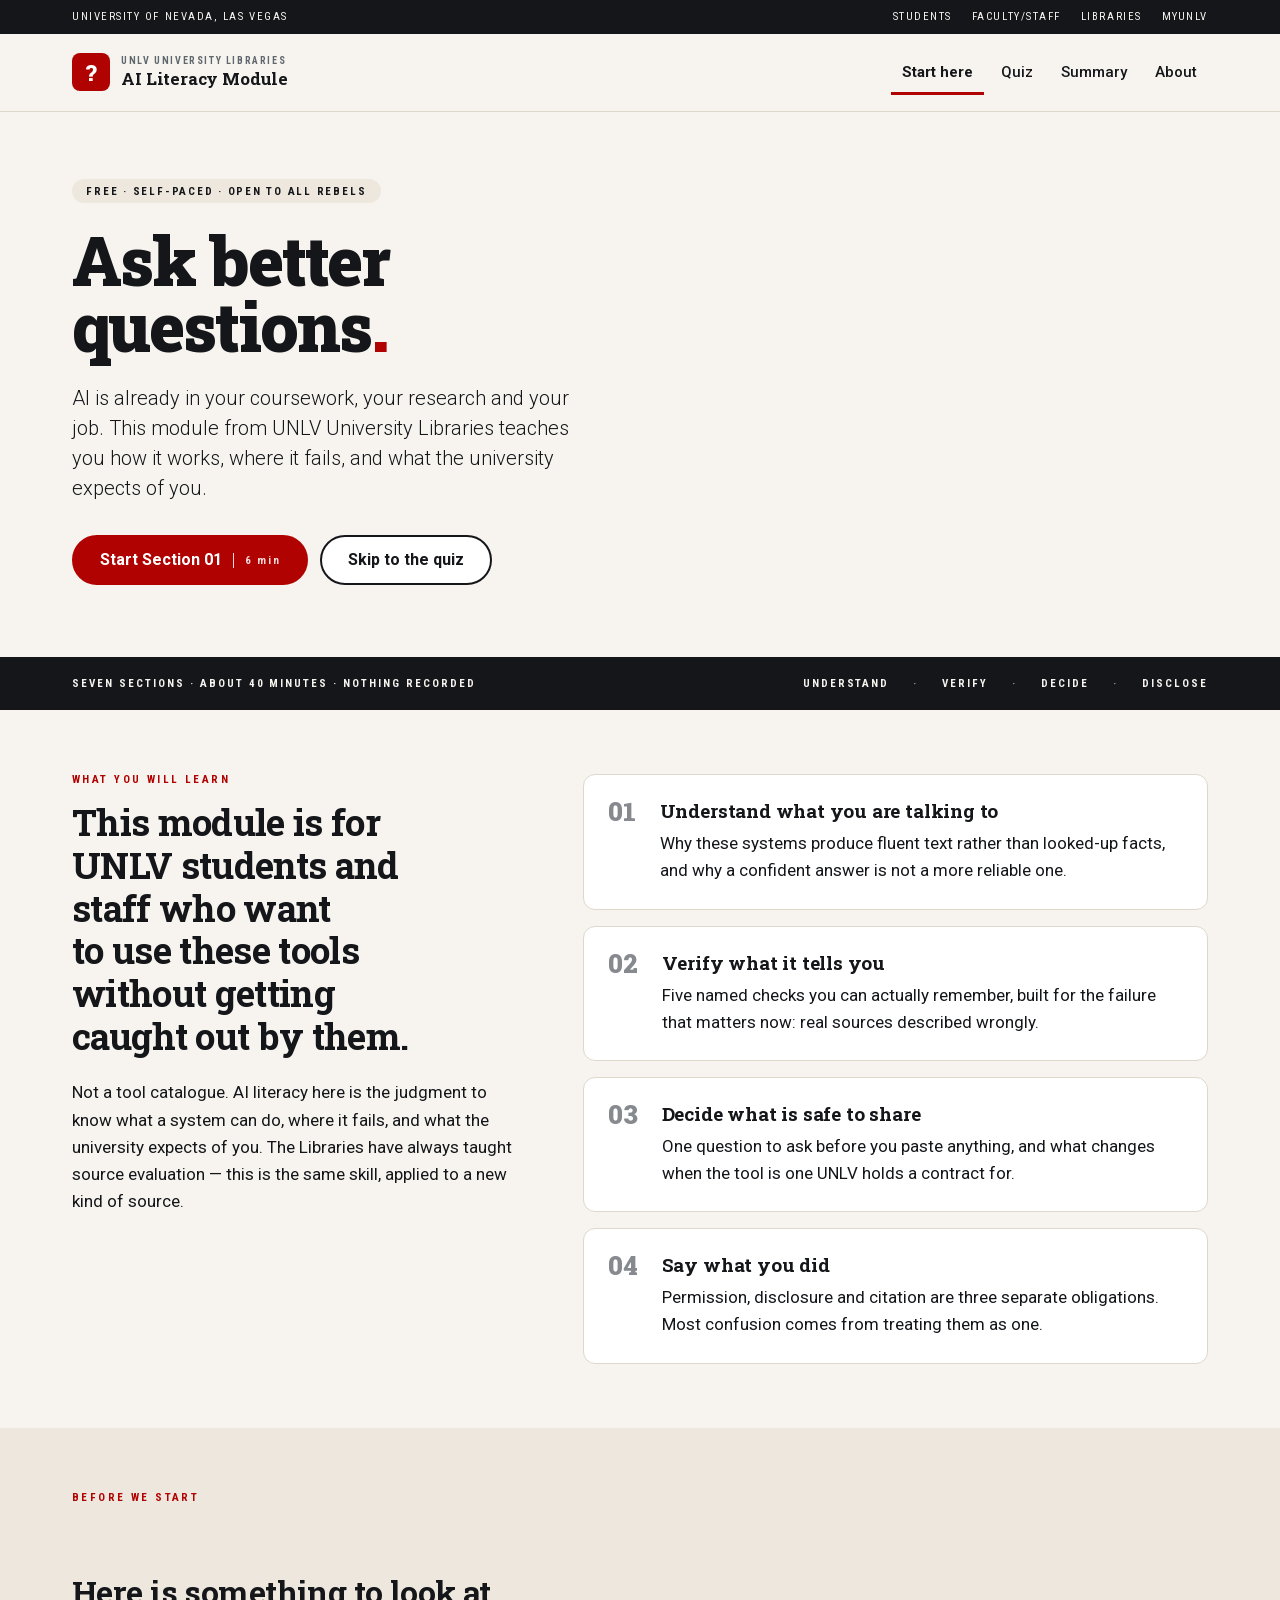
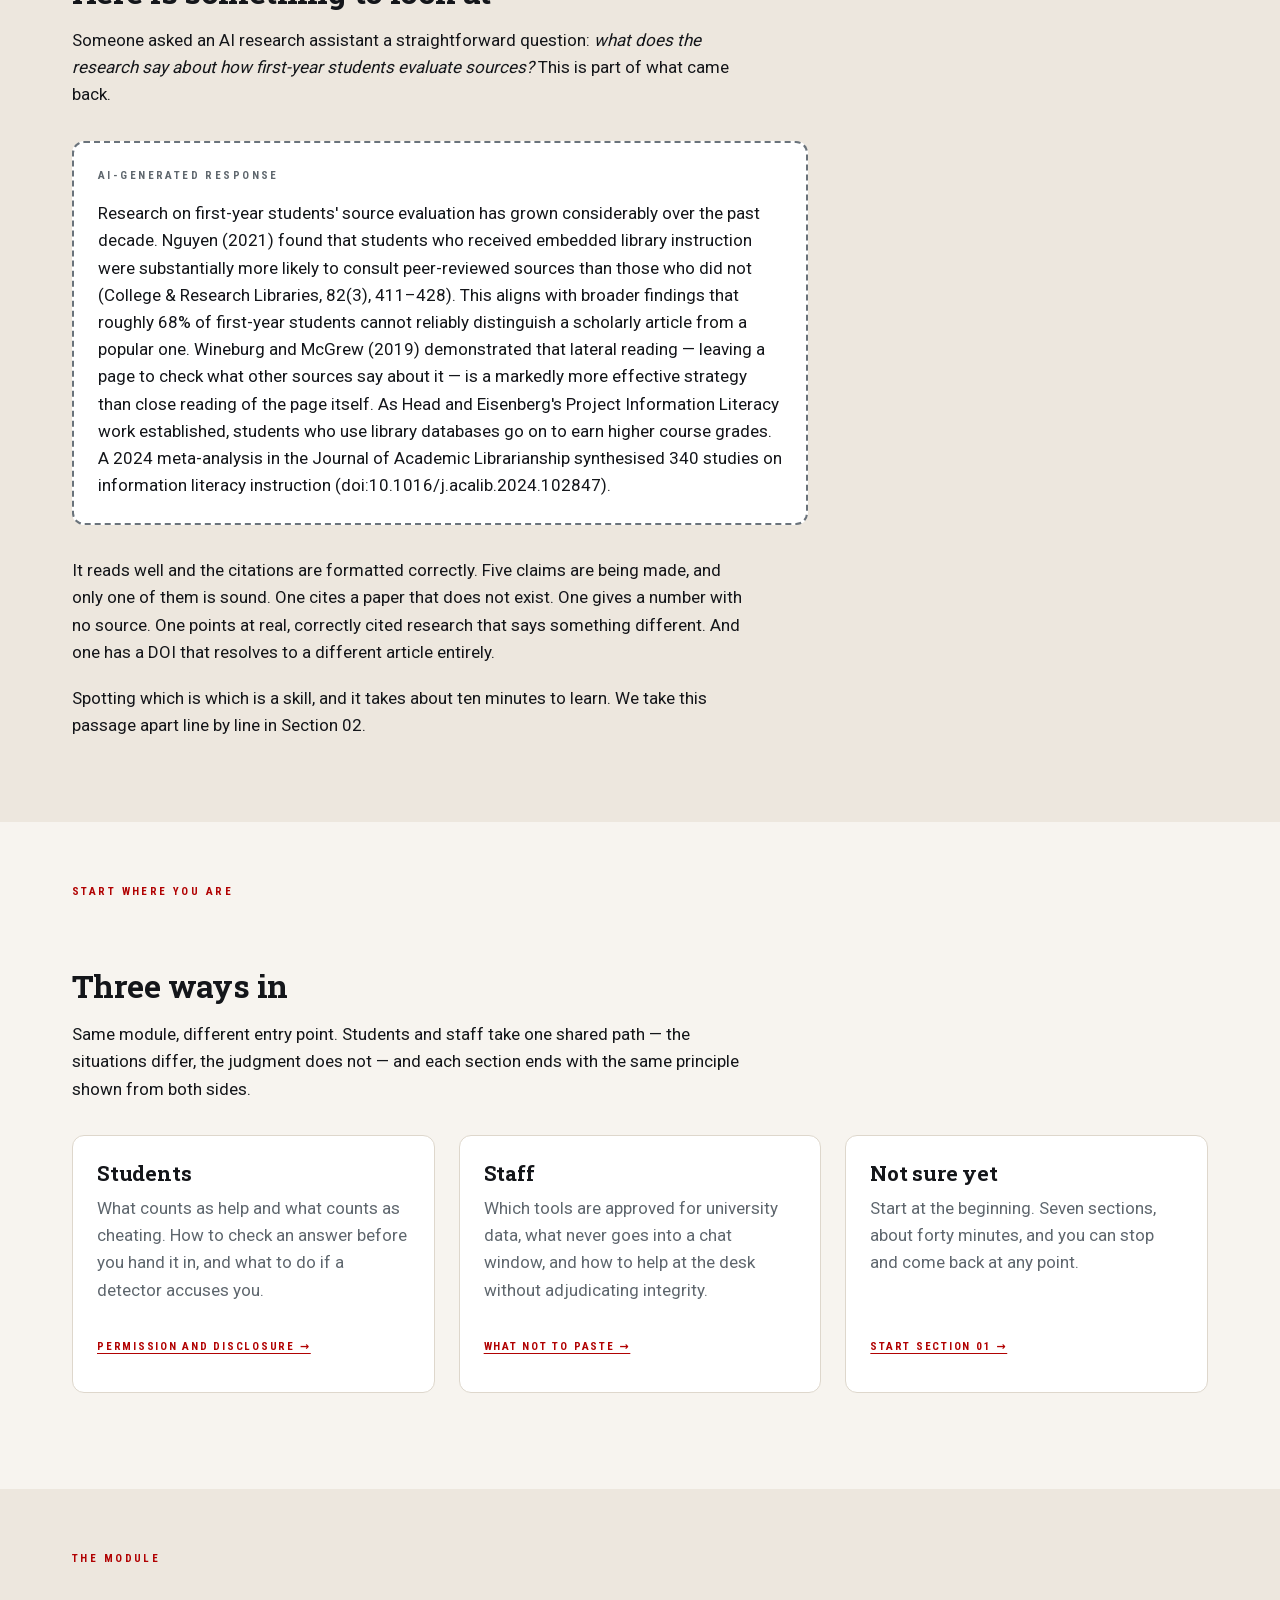
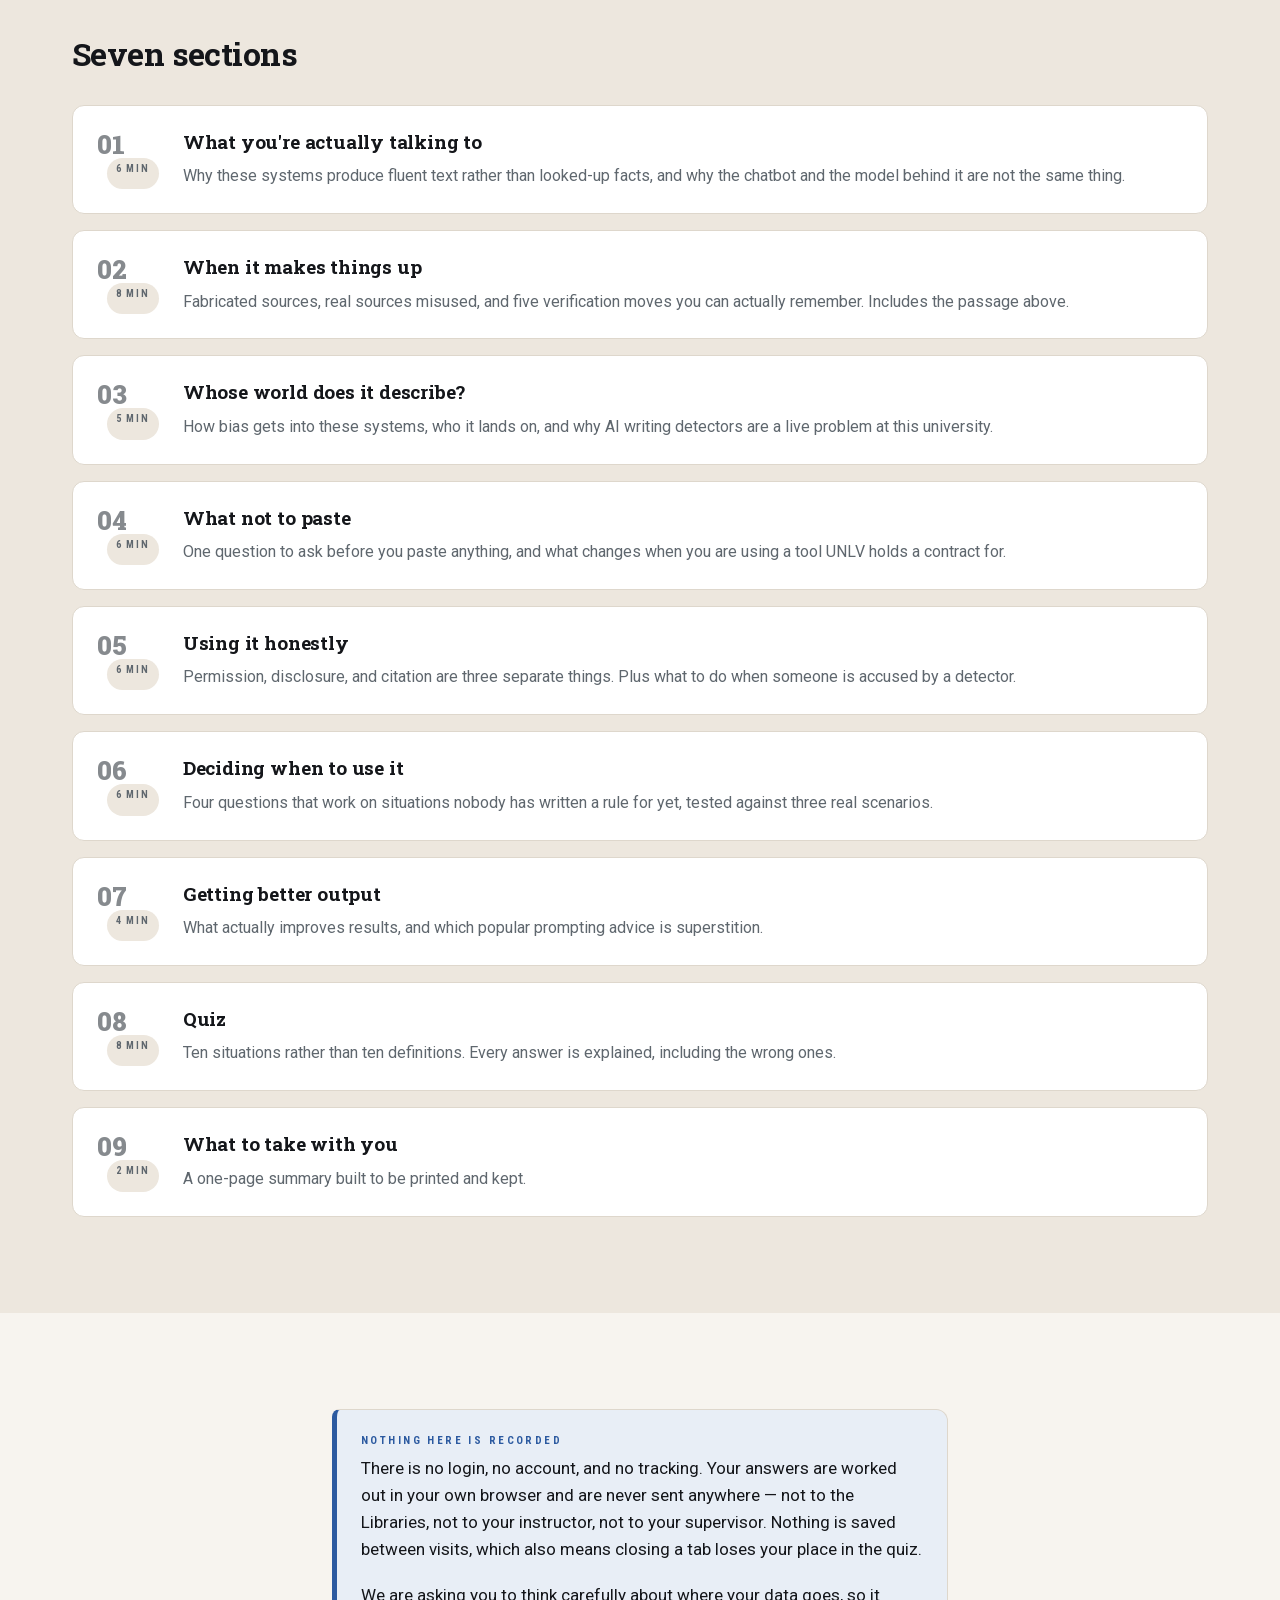
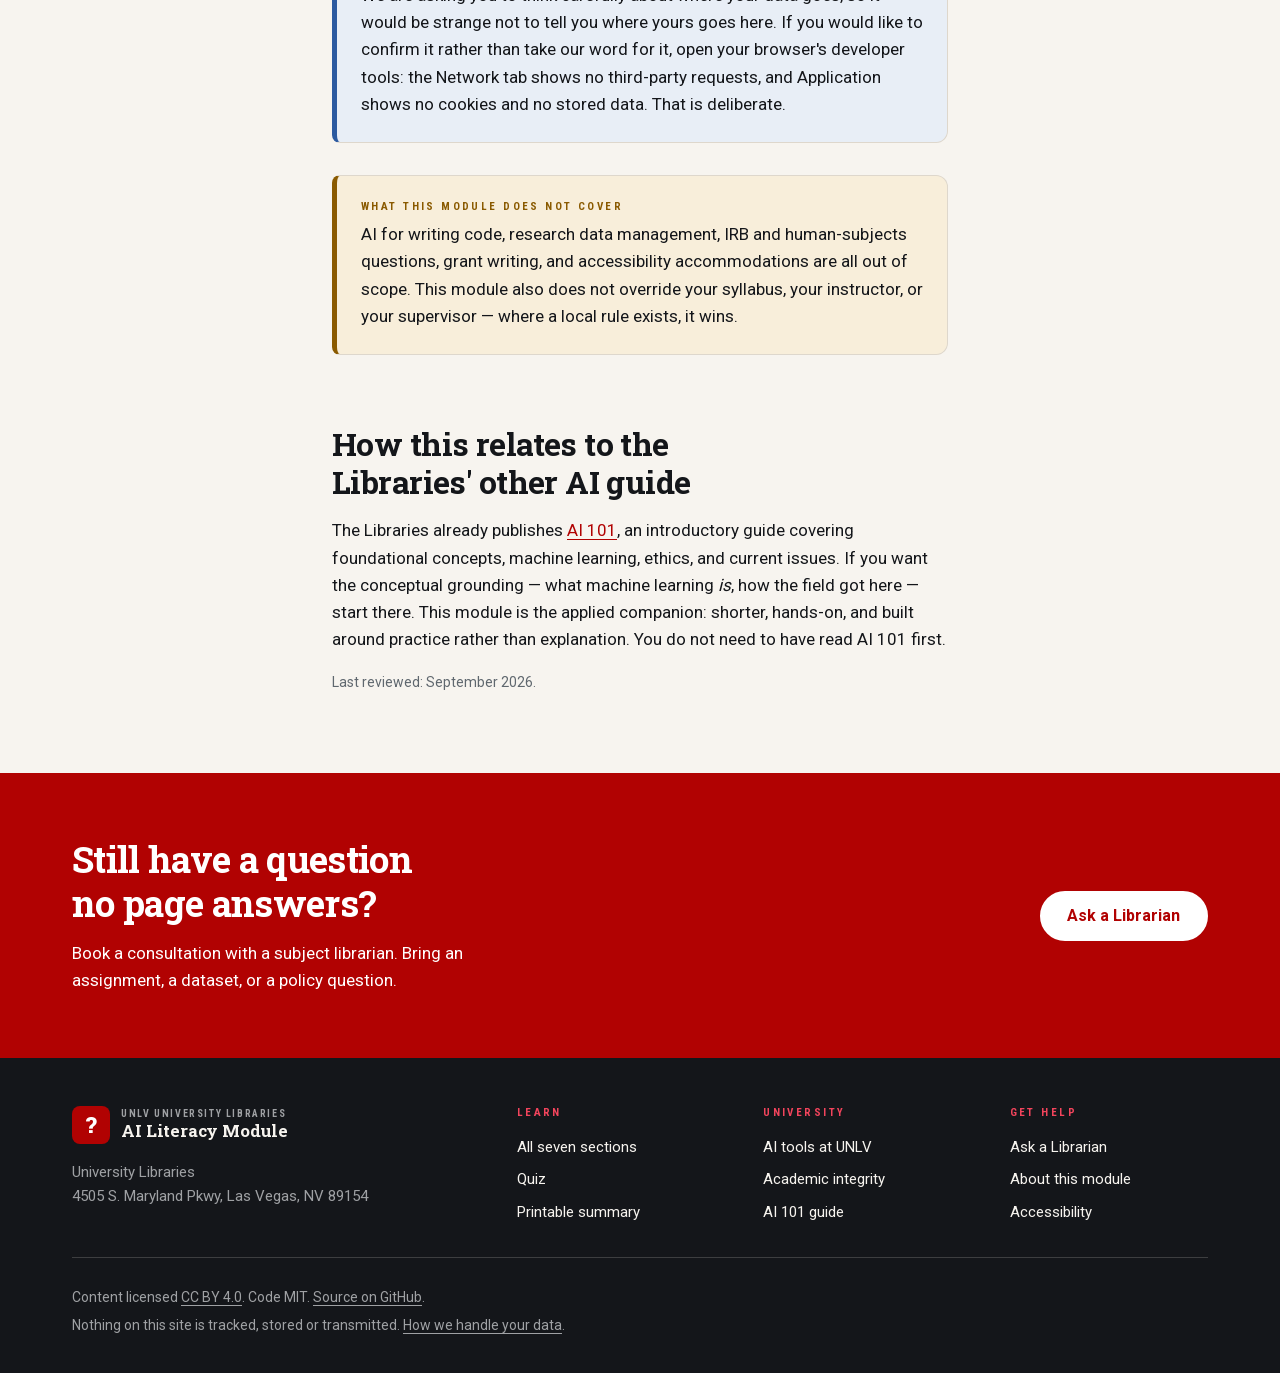
==== commit d91c1d4d: "Adopt the UNLV Libraries brand system: slab type, warm paper, 1200px grid Rebuilt the design against" ====
--- a/index.html
+++ b/index.html
@@ -5,18 +5,35 @@
 <meta name="viewport" content="width=device-width, initial-scale=1">
 <title>AI Literacy Module — UNLV University Libraries</title>
 <meta name="description" content="A self-paced module on using generative AI carefully: how it works, how it fails, what not to share, and how to decide when to use it. For UNLV students and staff. About 40 minutes.">
+<link rel="preload" href="assets/fonts/roboto-slab-latin-var.woff2" as="font" type="font/woff2" crossorigin>
+<link rel="preload" href="assets/fonts/roboto-latin-var.woff2" as="font" type="font/woff2" crossorigin>
 <link rel="stylesheet" href="assets/css/site.css">
 </head>
-<body>
+<body data-root="">
 
 <a class="skip-link" href="#main">Skip to main content</a>
+
+<div class="utility-bar">
+  <div class="wrap utility-bar__inner">
+    <span>University of Nevada, Las Vegas</span>
+    <ul>
+      <li><a href="https://www.unlv.edu/students">Students</a></li>
+      <li><a href="https://www.unlv.edu/faculty">Faculty/Staff</a></li>
+      <li><a href="https://www.library.unlv.edu/">Libraries</a></li>
+      <li><a href="https://my.unlv.edu/">MyUNLV</a></li>
+    </ul>
+  </div>
+</div>
 
 <header class="site-header">
   <div class="wrap site-header__inner">
-    <p class="site-title">
-      <span class="site-title__org">UNLV University Libraries</span>
-      <a href="index.html">AI Literacy Module</a>
-    </p>
+    <a class="lockup" href="index.html">
+      <span class="lockup__mark" aria-hidden="true">?</span>
+      <span>
+        <span class="lockup__org">UNLV University Libraries</span>
+        <span class="lockup__name">AI Literacy Module</span>
+      </span>
+    </a>
     <nav class="site-nav" aria-label="Main">
       <ul>
         <li><a href="index.html" aria-current="page">Start here</a></li>
@@ -29,176 +46,305 @@
 </header>
 
 <main id="main" tabindex="-1">
-<div class="wrap page-body">
-
-  <h1>Working with AI, carefully</h1>
-
-  <p class="lede">A self-paced module for UNLV students and staff on what generative
-  AI is actually doing, where it breaks, and how to make good decisions about
-  using it. About 40 minutes. You can stop and come back at any point.</p>
-
-  <h2>Before we start, here is something to look at</h2>
-
-  <p>Someone asked an AI research assistant a straightforward question:
-  <em>what does the research say about how first-year students evaluate sources?</em>
-  This is part of what came back.</p>
-
-  <div class="ai-output">
-    <p class="ai-output__label">AI-generated response</p>
-    <p>Research on first-year students' source evaluation has grown considerably
-    over the past decade. Nguyen (2021) found that students who received embedded
-    library instruction were substantially more likely to consult peer-reviewed
-    sources than those who did not <cite>(College &amp; Research Libraries, 82(3),
-    411&ndash;428)</cite>. This aligns with broader findings that roughly 68% of
-    first-year students cannot reliably distinguish a scholarly article from a
-    popular one. Wineburg and McGrew (2019) demonstrated that lateral reading
-    &mdash; leaving a page to check what other sources say about it &mdash; is a
-    markedly more effective strategy than close reading of the page itself. As
-    Head and Eisenberg's Project Information Literacy work established, students
-    who use library databases go on to earn higher course grades. A 2024
-    meta-analysis in the <cite>Journal of Academic Librarianship</cite>
-    synthesised 340 studies on information literacy instruction
-    <cite>(doi:10.1016/j.acalib.2024.102847)</cite>.</p>
-  </div>
-
-  <p>It reads well. The citations are formatted correctly. Five claims are being
-  made here, and only one of them is sound. One cites a paper that does not
-  exist. One gives a number with no source at all. One points at real, correctly
-  cited research that says something different. And one has a DOI that resolves
-  to a different article entirely.</p>
-
-  <p>Spotting which is which is a skill, and it is a skill you can learn in
-  about ten minutes. That is roughly what this module is for. We will come
-  back to this passage in Section&nbsp;2 and take it apart line by line.</p>
-
-  <div class="callout">
-    <h2 class="callout__title">Nothing here is recorded</h2>
-    <p>There is no login, no account, and no tracking. Your answers are worked
-    out in your own browser and are never sent anywhere — not to the Libraries,
-    not to your instructor, not to your supervisor. Nothing is saved between
-    visits, which also means closing a tab loses your place in the quiz.</p>
-    <p>We are asking you to think carefully about where your data goes, so it
-    would be strange not to tell you where yours goes here. If you would like to
-    confirm it rather than take our word for it, open your browser's developer
-    tools: the Network tab shows no third-party requests, and Application shows
-    no cookies and no stored data. That is deliberate.</p>
-  </div>
-
-  <div class="objectives">
-    <h2>By the end, you should be able to</h2>
-    <ul>
-      <li>Explain, in your own words, why a fluent and confident answer can still be wrong.</li>
-      <li>Take a specific AI-generated claim and describe how you would verify it.</li>
-      <li>Decide whether a given piece of information is safe to put into a given tool.</li>
-      <li>Tell the difference between being <em>permitted</em> to use AI, <em>disclosing</em> that you used it, and <em>citing</em> it.</li>
-      <li>Work through an unfamiliar situation where the right answer is not obvious.</li>
-    </ul>
-  </div>
-
-  <h2>What is in the module</h2>
-
-  <ol class="toc">
-    <li class="toc__item">
-      <a class="toc__link" href="sections/1-what-youre-talking-to.html">What you're actually talking to</a>
-      <span class="toc__time">6 min</span>
-      <p class="toc__desc">Why these systems produce fluent text rather than looked-up
-      facts, and why the chatbot and the model behind it are not the same thing.</p>
-    </li>
-    <li class="toc__item">
-      <a class="toc__link" href="sections/2-when-it-makes-things-up.html">When it makes things up</a>
-      <span class="toc__time">8 min</span>
-      <p class="toc__desc">Fabricated sources, real sources misused, and five
-      verification moves you can actually remember. Includes the passage above.</p>
-    </li>
-    <li class="toc__item">
-      <a class="toc__link" href="sections/3-whose-world.html">Whose world does it describe?</a>
-      <span class="toc__time">5 min</span>
-      <p class="toc__desc">How bias gets into these systems, who it lands on, and
-      why AI writing detectors are a live problem at this university.</p>
-    </li>
-    <li class="toc__item">
-      <a class="toc__link" href="sections/4-what-not-to-paste.html">What not to paste</a>
-      <span class="toc__time">6 min</span>
-      <p class="toc__desc">One question to ask before you paste anything, and what
-      changes when you are using a tool UNLV holds a contract for.</p>
-    </li>
-    <li class="toc__item">
-      <a class="toc__link" href="sections/5-using-it-honestly.html">Using it honestly</a>
-      <span class="toc__time">6 min</span>
-      <p class="toc__desc">Permission, disclosure, and citation are three separate
-      things. Plus what to do when someone is accused by a detector.</p>
-    </li>
-    <li class="toc__item">
-      <a class="toc__link" href="sections/6-deciding-when-to-use-it.html">Deciding when to use it</a>
-      <span class="toc__time">6 min</span>
-      <p class="toc__desc">Four questions that work on situations nobody has
-      written a rule for yet, tested against three real scenarios.</p>
-    </li>
-    <li class="toc__item">
-      <a class="toc__link" href="sections/7-getting-better-output.html">Getting better output</a>
-      <span class="toc__time">4 min</span>
-      <p class="toc__desc">What actually improves results, and which popular
-      prompting advice is superstition.</p>
-    </li>
-    <li class="toc__item">
-      <a class="toc__link" href="quiz.html">Quiz</a>
-      <span class="toc__time">8 min</span>
-      <p class="toc__desc">Ten situations rather than ten definitions. Every answer
-      is explained, including the wrong ones.</p>
-    </li>
-    <li class="toc__item">
-      <a class="toc__link" href="summary.html">What to take with you</a>
-      <span class="toc__time">2 min</span>
-      <p class="toc__desc">A one-page summary built to be printed and kept.</p>
-    </li>
-  </ol>
-
-  <div class="btn-row">
-    <a class="btn" href="sections/1-what-youre-talking-to.html">Start Section 1</a>
-    <a class="btn btn--secondary" href="quiz.html">Skip to the quiz</a>
-  </div>
-
-  <h2>Who this is for</h2>
-
-  <p>Students and staff, in the same module. That is a deliberate choice. The
-  situations differ — one of you is worried about a syllabus, the other about a
-  patron at a service desk — but the underlying judgment is the same, and each
-  group benefits from seeing the other's position. Staff get asked these
-  questions at the desk. Students are the ones being accused by detectors. Each
-  section ends with the same principle shown from both sides.</p>
-
-  <p>No prior technical knowledge is assumed, and nothing here assumes you are
-  either a novice or an expert on account of your age or your job title.</p>
-
-  <h2>How this relates to the Libraries' other AI guide</h2>
-
-  <p>The Libraries already publishes
-  <a href="https://guides.library.unlv.edu/ai-basics">AI 101</a>, an introductory
-  guide covering foundational concepts, machine learning, ethics, and current
-  issues. If you want the conceptual grounding — what machine learning <em>is</em>,
-  how the field got here — start there. This module is the applied companion:
-  shorter, hands-on, and built around practice rather than explanation. You do
-  not need to have read AI 101 first.</p>
-
-  <div class="callout callout--caution">
-    <h2 class="callout__title">What this module does not cover</h2>
-    <p>AI for writing code, research data management, IRB and human-subjects
-    questions, grant writing, and accessibility accommodations are all out of
-    scope. This module also does not override your syllabus, your instructor,
-    or your supervisor — where a local rule exists, it wins. Ask a librarian if
-    you need a pointer to the right person.</p>
-  </div>
-
-  <p class="meta">Last reviewed: September 2026.</p>
-
-</div>
+
+  <section class="wrap hero">
+    <p class="hero__chip"><span class="chip">Free · Self-paced · Open to all Rebels</span></p>
+    <h1 class="display">Ask better questions<span class="scarlet-dot">.</span></h1>
+    <p class="hero__lede">AI is already in your coursework, your research and your
+    job. This module from UNLV University Libraries teaches you how it works,
+    where it fails, and what the university expects of you.</p>
+    <div class="btn-row">
+      <a class="btn" href="sections/1-what-youre-talking-to.html">Start Section 01<span class="btn__suffix">6 min</span></a>
+      <a class="btn btn--outline" href="quiz.html">Skip to the quiz</a>
+    </div>
+  </section>
+
+  <div class="stats-bar">
+    <div class="wrap stats-bar__inner">
+      <span>Seven sections · About 40 minutes · Nothing recorded</span>
+      <ul class="stats-bar__steps">
+        <li>Understand</li>
+        <li>Verify</li>
+        <li>Decide</li>
+        <li>Disclose</li>
+      </ul>
+    </div>
+  </div>
+
+  <section class="band band--bone">
+    <div class="wrap">
+      <div class="lead-block">
+        <div class="lead-block__statement">
+          <p class="eyebrow">What you will learn</p>
+          <h2>This module is for UNLV students and staff who want to use these
+          tools without getting caught out by them.</h2>
+          <p>Not a tool catalogue. AI literacy here is the judgment to know what
+          a system can do, where it fails, and what the university expects of
+          you. The Libraries have always taught source evaluation — this is the
+          same skill, applied to a new kind of source.</p>
+        </div>
+        <ul class="unit-list">
+          <li class="unit-card">
+            <span class="unit-card__num" aria-hidden="true">01</span>
+            <div class="unit-card__body">
+              <h3>Understand what you are talking to</h3>
+              <p>Why these systems produce fluent text rather than looked-up
+              facts, and why a confident answer is not a more reliable one.</p>
+            </div>
+          </li>
+          <li class="unit-card">
+            <span class="unit-card__num" aria-hidden="true">02</span>
+            <div class="unit-card__body">
+              <h3>Verify what it tells you</h3>
+              <p>Five named checks you can actually remember, built for the
+              failure that matters now: real sources described wrongly.</p>
+            </div>
+          </li>
+          <li class="unit-card">
+            <span class="unit-card__num" aria-hidden="true">03</span>
+            <div class="unit-card__body">
+              <h3>Decide what is safe to share</h3>
+              <p>One question to ask before you paste anything, and what changes
+              when the tool is one UNLV holds a contract for.</p>
+            </div>
+          </li>
+          <li class="unit-card">
+            <span class="unit-card__num" aria-hidden="true">04</span>
+            <div class="unit-card__body">
+              <h3>Say what you did</h3>
+              <p>Permission, disclosure and citation are three separate
+              obligations. Most confusion comes from treating them as one.</p>
+            </div>
+          </li>
+        </ul>
+      </div>
+    </div>
+  </section>
+
+  <section class="band band--sand">
+    <div class="wrap">
+      <p class="eyebrow">Before we start</p>
+      <h2>Here is something to look at</h2>
+      <p class="prose">Someone asked an AI research assistant a straightforward
+      question: <em>what does the research say about how first-year students
+      evaluate sources?</em> This is part of what came back.</p>
+
+      <div class="ai-output">
+        <p class="ai-output__label">AI-generated response</p>
+        <p>Research on first-year students' source evaluation has grown considerably
+        over the past decade. Nguyen (2021) found that students who received embedded
+        library instruction were substantially more likely to consult peer-reviewed
+        sources than those who did not <cite>(College &amp; Research Libraries, 82(3),
+        411&ndash;428)</cite>. This aligns with broader findings that roughly 68% of
+        first-year students cannot reliably distinguish a scholarly article from a
+        popular one. Wineburg and McGrew (2019) demonstrated that lateral reading
+        &mdash; leaving a page to check what other sources say about it &mdash; is a
+        markedly more effective strategy than close reading of the page itself. As
+        Head and Eisenberg's Project Information Literacy work established, students
+        who use library databases go on to earn higher course grades. A 2024
+        meta-analysis in the <cite>Journal of Academic Librarianship</cite>
+        synthesised 340 studies on information literacy instruction
+        <cite>(doi:10.1016/j.acalib.2024.102847)</cite>.</p>
+      </div>
+
+      <p class="prose">It reads well and the citations are formatted correctly.
+      Five claims are being made, and only one of them is sound. One cites a
+      paper that does not exist. One gives a number with no source. One points
+      at real, correctly cited research that says something different. And one
+      has a DOI that resolves to a different article entirely.</p>
+
+      <p class="prose">Spotting which is which is a skill, and it takes about ten
+      minutes to learn. We take this passage apart line by line in Section 02.</p>
+    </div>
+  </section>
+
+  <section class="band band--bone">
+    <div class="wrap">
+      <p class="eyebrow">Start where you are</p>
+      <h2>Three ways in</h2>
+      <p class="prose">Same module, different entry point. Students and staff take
+      one shared path — the situations differ, the judgment does not — and each
+      section ends with the same principle shown from both sides.</p>
+
+      <div class="ways">
+        <div class="way">
+          <h3>Students</h3>
+          <p>What counts as help and what counts as cheating. How to check an
+          answer before you hand it in, and what to do if a detector accuses you.</p>
+          <p class="way__link"><a href="sections/5-using-it-honestly.html">Permission and disclosure →</a></p>
+        </div>
+        <div class="way">
+          <h3>Staff</h3>
+          <p>Which tools are approved for university data, what never goes into a
+          chat window, and how to help at the desk without adjudicating integrity.</p>
+          <p class="way__link"><a href="sections/4-what-not-to-paste.html">What not to paste →</a></p>
+        </div>
+        <div class="way">
+          <h3>Not sure yet</h3>
+          <p>Start at the beginning. Seven sections, about forty minutes, and you
+          can stop and come back at any point.</p>
+          <p class="way__link"><a href="sections/1-what-youre-talking-to.html">Start Section 01 →</a></p>
+        </div>
+      </div>
+    </div>
+  </section>
+
+  <section class="band band--sand">
+    <div class="wrap">
+      <p class="eyebrow">The module</p>
+      <h2>Seven sections</h2>
+
+      <ol class="toc">
+        <li class="toc__item">
+          <a class="toc__link" href="sections/1-what-youre-talking-to.html">What you're actually talking to</a>
+          <span class="toc__time">6 min</span>
+          <p class="toc__desc">Why these systems produce fluent text rather than looked-up
+          facts, and why the chatbot and the model behind it are not the same thing.</p>
+        </li>
+        <li class="toc__item">
+          <a class="toc__link" href="sections/2-when-it-makes-things-up.html">When it makes things up</a>
+          <span class="toc__time">8 min</span>
+          <p class="toc__desc">Fabricated sources, real sources misused, and five
+          verification moves you can actually remember. Includes the passage above.</p>
+        </li>
+        <li class="toc__item">
+          <a class="toc__link" href="sections/3-whose-world.html">Whose world does it describe?</a>
+          <span class="toc__time">5 min</span>
+          <p class="toc__desc">How bias gets into these systems, who it lands on, and
+          why AI writing detectors are a live problem at this university.</p>
+        </li>
+        <li class="toc__item">
+          <a class="toc__link" href="sections/4-what-not-to-paste.html">What not to paste</a>
+          <span class="toc__time">6 min</span>
+          <p class="toc__desc">One question to ask before you paste anything, and what
+          changes when you are using a tool UNLV holds a contract for.</p>
+        </li>
+        <li class="toc__item">
+          <a class="toc__link" href="sections/5-using-it-honestly.html">Using it honestly</a>
+          <span class="toc__time">6 min</span>
+          <p class="toc__desc">Permission, disclosure, and citation are three separate
+          things. Plus what to do when someone is accused by a detector.</p>
+        </li>
+        <li class="toc__item">
+          <a class="toc__link" href="sections/6-deciding-when-to-use-it.html">Deciding when to use it</a>
+          <span class="toc__time">6 min</span>
+          <p class="toc__desc">Four questions that work on situations nobody has
+          written a rule for yet, tested against three real scenarios.</p>
+        </li>
+        <li class="toc__item">
+          <a class="toc__link" href="sections/7-getting-better-output.html">Getting better output</a>
+          <span class="toc__time">4 min</span>
+          <p class="toc__desc">What actually improves results, and which popular
+          prompting advice is superstition.</p>
+        </li>
+        <li class="toc__item">
+          <a class="toc__link" href="quiz.html">Quiz</a>
+          <span class="toc__time">8 min</span>
+          <p class="toc__desc">Ten situations rather than ten definitions. Every answer
+          is explained, including the wrong ones.</p>
+        </li>
+        <li class="toc__item">
+          <a class="toc__link" href="summary.html">What to take with you</a>
+          <span class="toc__time">2 min</span>
+          <p class="toc__desc">A one-page summary built to be printed and kept.</p>
+        </li>
+      </ol>
+    </div>
+  </section>
+
+  <section class="band band--bone">
+    <div class="wrap prose">
+      <div class="callout">
+        <h2 class="callout__title">Nothing here is recorded</h2>
+        <p>There is no login, no account, and no tracking. Your answers are worked
+        out in your own browser and are never sent anywhere — not to the Libraries,
+        not to your instructor, not to your supervisor. Nothing is saved between
+        visits, which also means closing a tab loses your place in the quiz.</p>
+        <p>We are asking you to think carefully about where your data goes, so it
+        would be strange not to tell you where yours goes here. If you would like to
+        confirm it rather than take our word for it, open your browser's developer
+        tools: the Network tab shows no third-party requests, and Application shows
+        no cookies and no stored data. That is deliberate.</p>
+      </div>
+
+      <div class="callout callout--caution">
+        <h2 class="callout__title">What this module does not cover</h2>
+        <p>AI for writing code, research data management, IRB and human-subjects
+        questions, grant writing, and accessibility accommodations are all out of
+        scope. This module also does not override your syllabus, your instructor,
+        or your supervisor — where a local rule exists, it wins.</p>
+      </div>
+
+      <h2>How this relates to the Libraries' other AI guide</h2>
+
+      <p>The Libraries already publishes
+      <a href="https://guides.library.unlv.edu/ai-basics">AI 101</a>, an introductory
+      guide covering foundational concepts, machine learning, ethics, and current
+      issues. If you want the conceptual grounding — what machine learning <em>is</em>,
+      how the field got here — start there. This module is the applied companion:
+      shorter, hands-on, and built around practice rather than explanation. You do
+      not need to have read AI 101 first.</p>
+
+      <p class="meta">Last reviewed: September 2026.</p>
+    </div>
+  </section>
+
+  <div class="cta-block">
+    <div class="wrap cta-block__inner">
+      <div>
+        <h2>Still have a question no page answers?</h2>
+        <p>Book a consultation with a subject librarian. Bring an assignment, a
+        dataset, or a policy question.</p>
+      </div>
+      <p><a class="btn btn--invert" href="https://www.library.unlv.edu/ask">Ask a Librarian</a></p>
+    </div>
+  </div>
+
 </main>
 
 <footer class="site-footer">
   <div class="wrap">
-    <p><strong>AI Literacy Module</strong> — University Libraries, University of Nevada, Las Vegas.</p>
-    <p>Content licensed <a href="https://creativecommons.org/licenses/by/4.0/">CC&nbsp;BY&nbsp;4.0</a>.
-    <a href="about.html">About this module, and how to report an accessibility barrier</a>.</p>
+    <div class="site-footer__grid">
+      <div>
+        <a class="lockup" href="index.html">
+          <span class="lockup__mark" aria-hidden="true">?</span>
+          <span>
+            <span class="lockup__org">UNLV University Libraries</span>
+            <span class="lockup__name">AI Literacy Module</span>
+          </span>
+        </a>
+        <p class="site-footer__address">University Libraries<br>
+        4505 S. Maryland Pkwy, Las Vegas, NV 89154</p>
+      </div>
+      <nav aria-labelledby="foot-learn">
+        <h2 id="foot-learn">Learn</h2>
+        <ul>
+          <li><a href="index.html">All seven sections</a></li>
+          <li><a href="quiz.html">Quiz</a></li>
+          <li><a href="summary.html">Printable summary</a></li>
+        </ul>
+      </nav>
+      <nav aria-labelledby="foot-univ">
+        <h2 id="foot-univ">University</h2>
+        <ul>
+          <li><a href="https://www.it.unlv.edu/ai-technology">AI tools at UNLV</a></li>
+          <li><a href="https://www.unlv.edu/osrr/academic-integrity/policy">Academic integrity</a></li>
+          <li><a href="https://guides.library.unlv.edu/ai-basics">AI 101 guide</a></li>
+        </ul>
+      </nav>
+      <nav aria-labelledby="foot-help">
+        <h2 id="foot-help">Get help</h2>
+        <ul>
+          <li><a href="https://www.library.unlv.edu/ask">Ask a Librarian</a></li>
+          <li><a href="about.html">About this module</a></li>
+          <li><a href="about.html">Accessibility</a></li>
+        </ul>
+      </nav>
+    </div>
+    <div class="site-footer__base">
+      <p>Content licensed <a href="https://creativecommons.org/licenses/by/4.0/">CC&nbsp;BY&nbsp;4.0</a>. Code MIT. <a href="https://github.com/robertlaws-unlv-wads/library-ai-guide">Source on GitHub</a>.</p>
+      <p>Nothing on this site is tracked, stored or transmitted. <a href="about.html">How we handle your data</a>.</p>
+    </div>
   </div>
 </footer>
 
--- a/assets/css/site.css
+++ b/assets/css/site.css
@@ -1,103 +1,151 @@
 /* ==========================================================================
-   AI Literacy Module — UNLV Libraries
+   AI Literacy Module — UNLV University Libraries
    The only stylesheet. No build step, no preprocessor, no third-party imports.
 
-   DESIGN NOTES
-   Warm cream ground rather than white, with content sitting on lighter cards.
-   Pure white at full-page scale is fatiguing over a 40-minute read and reads
-   as clinical; a warm ground is calmer and gives the cards something to sit
-   on. Display type is large, heavy and set tight (line-height ~1.02, negative
-   tracking) so hierarchy is obvious at a glance, against body copy that stays
-   modest and highly readable.
-
-   COLOR TOKENS: every value was measured with `node tools/contrast.mjs`.
-   Ratios in the comments are against --ground unless stated.
-   If you change a color, RE-RUN THE CHECKER. Do not eyeball it.
-
-   Brand source: https://www.unlv.edu/brand/colors ("Screen Standards")
-   UNLV publishes separate print and screen scarlets. We use the SCREEN value
-   (#B10202). The print value (#E31837) is only 4.72:1 and too weak for text.
-   ========================================================================== */
+   DESIGN SYSTEM
+   Slab headlines on warm paper. Scarlet is the only saturated colour on the
+   page; warmth comes from the ground (Bone and Sand) rather than a second
+   hue, because the UNLV brand guide asks that gray stay an accent. Structure
+   carries the energy so pages stay scannable.
+
+   COLOUR: every value measured with `node tools/contrast.mjs`. Ratios are in
+   the comments. If you change a colour, RE-RUN THE CHECKER — do not eyeball.
+
+   TWO DELIBERATE DEVIATIONS from the palette as drawn, both for contrast:
+     · Gray Dark #6A737B is 4.40:1 on Bone — just under the 4.5:1 that body
+       and caption text needs. --ink-muted uses #5F676E (5.24:1) for text.
+       #6A737B is kept as --rule-strong for non-text roles, where it is fine.
+     · Scarlet Bright #E31837 is 3.84:1 on Rich Black, so it fails for the
+       small caps eyebrows used on dark blocks. --scarlet-on-dark uses
+       #F2445C (4.97:1). #E31837 still serves large display text and UI
+       accents on dark, where 3:1 is the bar.
+   ========================================================================== */
+
+/* ==========================================================================
+   Typefaces — UNLV official: Roboto Slab, Roboto, Roboto Condensed
+   Apache License 2.0. Licence: assets/fonts/Roboto-Apache-License.txt
+
+   SELF-HOSTED, deliberately. Loading these from fonts.googleapis.com would
+   be a third-party request, and about.html promises every file the page
+   loads comes from this site — a claim that has to survive the Network tab.
+   CI fails if a third-party font, script or stylesheet appears.
+
+   Roboto Condensed comes from the SAME file as Roboto via the width axis
+   (font-stretch: 75%), which saves 22 KB and a request over shipping it
+   separately. That is why the Roboto face declares font-stretch: 75% 100%.
+   ========================================================================== */
+
+@font-face {
+  font-family: 'Roboto Slab';
+  font-style: normal;
+  font-weight: 100 900;
+  font-display: swap;
+  src: url('../fonts/roboto-slab-latin-var.woff2') format('woff2');
+  unicode-range: U+0000-00FF, U+0131, U+0152-0153, U+02BB-02BC, U+02C6,
+                 U+02DA, U+02DC, U+0304, U+0308, U+0329, U+2000-206F,
+                 U+20AC, U+2122, U+2191, U+2193, U+2212, U+2215, U+FEFF,
+                 U+FFFD;
+}
+
+@font-face {
+  font-family: 'Roboto';
+  font-style: normal;
+  font-weight: 100 900;
+  font-stretch: 75% 100%;      /* 75% is Roboto Condensed */
+  font-display: swap;
+  src: url('../fonts/roboto-latin-var.woff2') format('woff2');
+  unicode-range: U+0000-00FF, U+0131, U+0152-0153, U+02BB-02BC, U+02C6,
+                 U+02DA, U+02DC, U+0304, U+0308, U+0329, U+2000-206F,
+                 U+20AC, U+2122, U+2191, U+2193, U+2212, U+2215, U+FEFF,
+                 U+FFFD;
+}
 
 :root {
-  /* --- Ground and surfaces ----------------------------------------------
-     The page is cream; cards are a warm near-white that lifts off it. The
-     two are only 1.12:1 apart, which is fine for a decorative distinction
-     but means cards also need a border to be reliably perceivable.        */
-  --ground: #f4f0e6;
-  --ground-deep: #ebe6d8;        /* recessed bands, table headers */
-  --surface: #fffdf8;            /* cards, exercises, callouts */
-  --border: #e0d9c7;
-  --border-strong: #847c6c;      /* 3.63:1 on ground, 4.07:1 on surface — meets 1.4.11 */
+  /* --- Paper ------------------------------------------------------------
+     Bone is the page; Sand is section ground and card fill. Warmer than
+     white, which is fatiguing across a 40-minute read.                    */
+  --bone: #f7f4ef;
+  --sand: #ede7de;
+  --white: #ffffff;
 
   /* --- Ink ---------------------------------------------------------------
-     A warm near-black rather than #000. Pure black on cream is harsh and
-     slightly vibrates; this sits in the paper.
-       --ink        14.43:1 on ground, 16.15:1 on surface   PASS
-       --ink-muted   6.59:1 on ground,  7.37:1 on surface   PASS          */
-  --ink: #221f1a;
-  --ink-muted: #5a544a;
-  --ink-inverse: #fffdf8;
-
-  /* --- Brand -------------------------------------------------------------
-     UNLV Scarlet, screen standard.  6.41:1 on ground, 7.18:1 on surface.
-     --scarlet-deep for hover/active.  8.26:1 on ground.
-     UNLV Gray Light (#9FA1A4) is 2.59:1 and is NOT used — it fails text
-     contrast and must never carry meaning.                                */
+     --ink        16.51:1 on Bone, 14.74:1 on Sand   PASS
+     --ink-muted   5.24:1 on Bone,  4.68:1 on Sand   PASS  (see header note)
+     --ink-invert 16.51:1 on Rich Black              PASS                  */
+  --ink: #14161a;
+  --ink-muted: #5f676e;
+  --ink-invert: #f7f4ef;
+
+  /* --- Scarlet -----------------------------------------------------------
+     --scarlet         6.65:1 on Bone, 5.93:1 on Sand, white on it 7.29:1
+     --scarlet-dark    7.10:1 reversed — depth, pressed states, footer
+     --scarlet-bright  3.84:1 on ink — LARGE text and UI accents only
+     --scarlet-on-dark 4.97:1 on ink — small caps eyebrows on dark blocks  */
   --scarlet: #b10202;
-  --scarlet-deep: #8c1515;
-  --scarlet-wash: #f7e9e4;       /* --ink on this: 13.6:1  PASS */
-  /* Scarlet is unreadable on the dark ink surface (2.25:1). This lighter
-     tint is for accents inside .takeaways only.  8.59:1 on --ink  PASS */
-  --scarlet-on-dark: #ffa39e;
+  --scarlet-dark: #a03123;
+  --scarlet-bright: #e31837;
+  --scarlet-on-dark: #f2445c;
+
+  /* --- Rules and dividers ------------------------------------------------
+     Decorative only. --rule is 2.36:1 and --rule-strong 4.40:1 on Bone, so
+     NEITHER may carry text or identify a control. Where a boundary has to
+     be perceivable (a form control), use --border-ui.                     */
+  --rule: #9fa1a4;
+  --rule-strong: #6a737b;
+  /* The big card ordinals are large text, so 3:1 applies (1.4.3). UNLV Gray
+     #9FA1A4 is only 2.59:1 on white. This keeps the de-emphasised look and
+     clears the bar: 3.48:1 on white, 3.17:1 on Bone. */
+  --numeral: #868a8e;
+  --rule-soft: #ded7cc;
+  --border-ui: #767d84;          /* 3.55:1 on Bone — meets 1.4.11 */
 
   /* --- Interactive ------------------------------------------------------ */
   --link: #b10202;
-  --focus: #0b5fff;              /* 4.6:1 on ground — >=3:1 required (2.4.7) */
+  --focus: #0b5fff;              /* 4.72:1 on Bone — >=3:1 required (2.4.7) */
 
   /* --- Feedback states ---------------------------------------------------
      Never used alone. Every state also carries a text label and an icon.  */
-  --correct: #10603a;            /* 7.3:1 on surface  PASS */
-  --correct-bg: #e6f2ea;
-  --incorrect: #a8200d;          /* 6.8:1 on surface  PASS */
-  --incorrect-bg: #fbe9e6;
-  --partial: #74520a;            /* 6.2:1 on surface  PASS */
-  --partial-bg: #fbf1dc;
+  --correct: #10603a;            /* 6.9:1 on its tint  PASS */
+  --correct-bg: #e4efe8;
+  --incorrect: #a8200d;          /* 6.5:1 on its tint  PASS */
+  --incorrect-bg: #f9e7e3;
+  --partial: #74520a;            /* 6.3:1 on its tint  PASS */
+  --partial-bg: #f8eeda;
 
   /* --- Callouts --------------------------------------------------------- */
-  --note-bg: #eaf0f7;
+  --note-bg: #e8eef6;
   --note-border: #2c5aa0;
-  --caution-bg: #fbf1dc;
+  --caution-bg: #f8eeda;
   --caution-border: #8a5a00;
-  --example-bg: #f1edf6;
+  --example-bg: #efebf4;
   --example-border: #5b4a7a;
 
-  /* --- Type -------------------------------------------------------------
-     UNLV's brand typeface is Roboto. We deliberately do NOT load it from
-     Google Fonts: that is a third-party request, and the privacy claim on
-     the About page must be verifiable in the Network tab. The brand guide
-     explicitly permits "Arial, Helvetica, Calibri, or other simple
-     sans-serif typefaces" as alternatives.
-
-     --font-display is a SEPARATE TOKEN so a self-hosted display face can be
-     dropped in by changing one line. If you do that, self-host the woff2
-     (Roboto is Apache 2.0 and redistributable) — never link to
-     fonts.googleapis.com.                                                 */
-  --font-display: system-ui, -apple-system, "Segoe UI", Roboto,
-                  "Helvetica Neue", Arial, sans-serif;
-  --font-sans: system-ui, -apple-system, "Segoe UI", Roboto,
-               "Helvetica Neue", Arial, sans-serif;
+  /* --- Type --------------------------------------------------------------
+     Slab for display and headings. Roboto for interface and body. Roboto
+     Condensed (the same file at font-stretch: 75%) for eyebrows and labels. */
+  --font-slab: 'Roboto Slab', Georgia, 'Times New Roman', serif;
+  --font-sans: 'Roboto', system-ui, -apple-system, 'Segoe UI', Arial, sans-serif;
   --font-mono: ui-monospace, SFMono-Regular, Menlo, Consolas, monospace;
 
-  --measure: 66ch;
-  --radius: 10px;
-  --radius-lg: 20px;             /* cards — borrowed proportion */
-  --radius-pill: 100px;
-
-  --shadow-card: 0 1px 2px rgba(34, 31, 26, 0.04),
-                 0 6px 18px rgba(34, 31, 26, 0.05);
-  --shadow-lift: 0 2px 4px rgba(34, 31, 26, 0.06),
-                 0 12px 32px rgba(34, 31, 26, 0.08);
+  /* --- Grid --------------------------------------------------------------
+     1200px max, 32px gutters, 8px spacing base. Prose is held to a reading
+     measure inside that, because 1200px of 17px text is unreadable.       */
+  --max: 1200px;
+  --measure: 68ch;
+  --gutter: 2rem;
+
+  /* 8px spacing base */
+  --s1: 0.5rem;  --s2: 1rem;    --s3: 1.5rem;  --s4: 2rem;
+  --s5: 3rem;    --s6: 4rem;
+
+  /* --- Radius ------------------------------------------------------------
+     12px on cards, 999px on pills, 0 on full-bleed colour blocks.         */
+  --radius: 12px;
+  --radius-sm: 8px;
+  --radius-pill: 999px;
+
+  --shadow-card: 0 1px 2px rgba(20, 22, 26, 0.04),
+                 0 8px 24px rgba(20, 22, 26, 0.06);
 }
 
 /* ==========================================================================
@@ -106,10 +154,7 @@
 
 *, *::before, *::after { box-sizing: border-box; }
 
-html {
-  -webkit-text-size-adjust: 100%;
-  scroll-behavior: smooth;
-}
+html { -webkit-text-size-adjust: 100%; scroll-behavior: smooth; }
 
 @media (prefers-reduced-motion: reduce) {
   html { scroll-behavior: auto; }
@@ -123,15 +168,15 @@
 body {
   margin: 0;
   font-family: var(--font-sans);
-  font-size: 1.125rem;
-  line-height: 1.65;
+  font-size: 1.0625rem;          /* 17px, per the scale */
+  line-height: 1.6;              /* 17/27 */
   color: var(--ink);
-  background: var(--ground);
+  background: var(--bone);
   -webkit-font-smoothing: antialiased;
 }
 
 /* ==========================================================================
-   Skip link — first focusable element on every page (2.4.1)
+   Skip link (2.4.1)
    ========================================================================== */
 
 .skip-link {
@@ -140,7 +185,7 @@
   top: 0;
   z-index: 100;
   padding: 0.75rem 1.5rem;
-  background: var(--surface);
+  background: var(--white);
   color: var(--link);
   font-weight: 700;
   border: 3px solid var(--focus);
@@ -153,13 +198,16 @@
    Focus — never removed, never colour-only
    ========================================================================== */
 
-:focus-visible {
-  outline: 3px solid var(--focus);
-  outline-offset: 3px;
-  border-radius: 3px;
-}
-
+:focus-visible { outline: 3px solid var(--focus); outline-offset: 3px; border-radius: 3px; }
 :focus:not(:focus-visible) { outline: none; }
+
+/* On dark blocks the blue ring loses contrast; use paper instead. */
+.utility-bar :focus-visible,
+.stats-bar :focus-visible,
+.site-footer :focus-visible,
+.cta-block :focus-visible,
+.exercise__header :focus-visible,
+.takeaways :focus-visible { outline-color: var(--bone); }
 
 /* ==========================================================================
    Layout
@@ -167,184 +215,282 @@
 
 .wrap {
   width: 100%;
-  max-width: 76ch;
+  max-width: var(--max);
   margin-inline: auto;
   padding-inline: 1rem;          /* holds at 320px with no h-scroll (1.4.10) */
 }
 
-@media (min-width: 40rem) {
-  .wrap { padding-inline: 2rem; }
-}
+@media (min-width: 40rem) { .wrap { padding-inline: var(--gutter); } }
 
 main { display: block; }
 main:focus { outline: none; }
 
-.page-body { padding-block: 1rem 2rem; }
+/* Reading pages hold prose to a measure inside the 1200px frame, and centre
+   that column. Left-aligning a 68ch column inside 1200px leaves a dead strip
+   down the right of every lesson page. */
+.page-body { padding-block: var(--s4) var(--s5); }
 .page-body > * + * { margin-block-start: 1.15em; }
+
+/* As a page-level container, the reading column centres in the 1200px
+   frame. As a modifier on a block inside a wide band, it only limits the
+   measure -- centring it there would misalign it under a left-aligned
+   heading. */
 .prose { max-width: var(--measure); }
-
-/* ==========================================================================
-   Site header
+.page-body.prose { margin-inline: auto; }
+
+/* Full-width children of a prose page break out of the reading measure —
+   used for the wide exercise cards and the two-situations block. */
+.prose > .bleed {
+  max-width: min(100%, 52rem);
+  margin-inline: auto;
+}
+
+/* Full-bleed bands sit outside .wrap and carry their own ground. */
+.band { padding-block: var(--s6); }
+.band--sand { background: var(--sand); }
+.band--bone { background: var(--bone); }
+
+/* ==========================================================================
+   Eyebrow — Roboto Condensed, all caps, .22em tracking, never below 11px
+   ========================================================================== */
+
+.eyebrow {
+  display: block;
+  font-family: var(--font-sans);
+  font-stretch: 75%;
+  font-size: 0.6875rem;          /* 11px */
+  font-weight: 700;
+  line-height: 1;
+  text-transform: uppercase;
+  letter-spacing: 0.22em;
+  color: var(--scarlet);
+  margin-block-end: var(--s2);
+}
+
+.eyebrow--muted { color: var(--ink-muted); }
+.eyebrow--invert { color: var(--scarlet-on-dark); }
+
+/* ==========================================================================
+   Utility bar — the university strip above the site header
+   ========================================================================== */
+
+.utility-bar {
+  background: var(--ink);
+  color: var(--ink-invert);
+  font-family: var(--font-sans);
+  font-stretch: 75%;
+  font-size: 0.6875rem;
+  letter-spacing: 0.14em;
+  text-transform: uppercase;
+}
+
+.utility-bar__inner {
+  display: flex;
+  flex-wrap: wrap;
+  gap: 0.25rem 1.5rem;
+  align-items: center;
+  justify-content: space-between;
+  min-height: 34px;
+  padding-block: 0.3rem;
+}
+
+.utility-bar a { color: var(--ink-invert); text-decoration: none; }
+.utility-bar a:hover { color: var(--scarlet-on-dark); text-decoration: underline; }
+
+.utility-bar ul {
+  display: flex;
+  flex-wrap: wrap;
+  gap: 0.15rem 1.25rem;
+  margin: 0;
+  padding: 0;
+  list-style: none;
+}
+
+.utility-bar li + li { margin-block-start: 0; }
+
+/* ==========================================================================
+   Site header — mark + wordmark, nav, CTA
    ========================================================================== */
 
 .site-header {
-  background: var(--ground);
-  border-block-end: 1px solid var(--border);
+  background: var(--bone);
+  border-block-end: 1px solid var(--rule-soft);
 }
 
 .site-header__inner {
   display: flex;
   flex-wrap: wrap;
-  gap: 0.5rem 2rem;
+  gap: var(--s2) var(--s4);
   align-items: center;
   justify-content: space-between;
-  padding-block: 1.1rem;
-}
-
-.site-title { margin: 0; line-height: 1.2; }
-
-.site-title__org {
+  padding-block: var(--s2);
+}
+
+/* --- Lockup: question mark on a scarlet tile, under the wordmark -------- */
+
+.lockup {
+  display: flex;
+  align-items: center;
+  gap: 0.7rem;
+  text-decoration: none;
+  color: var(--ink);
+}
+
+.lockup__mark {
+  flex: none;
+  display: grid;
+  place-items: center;
+  width: 38px;
+  height: 38px;
+  background: var(--scarlet);
+  color: var(--white);
+  border-radius: var(--radius-sm);
+  font-family: var(--font-slab);
+  font-size: 1.35rem;
+  font-weight: 900;
+  line-height: 1;
+}
+
+.lockup__org {
   display: block;
-  font-size: 0.7rem;
-  font-weight: 700;
-  text-transform: uppercase;
-  letter-spacing: 0.12em;
-  color: var(--scarlet);
-  margin-block-end: 0.15rem;
-}
-
-.site-title a {
-  font-family: var(--font-display);
-  font-size: 1.15rem;
-  font-weight: 800;
-  letter-spacing: -0.02em;
-  color: var(--ink);
-  text-decoration: none;
-}
-
-.site-title a:hover { color: var(--scarlet); }
+  font-family: var(--font-sans);
+  font-stretch: 75%;
+  font-size: 0.625rem;
+  font-weight: 700;
+  line-height: 1;
+  text-transform: uppercase;
+  letter-spacing: 0.16em;
+  color: var(--ink-muted);
+  margin-block-end: 0.22rem;
+}
+
+.lockup__name {
+  display: block;
+  font-family: var(--font-slab);
+  font-size: 1.0625rem;
+  font-weight: 700;
+  line-height: 1.1;
+  letter-spacing: -0.01em;
+}
+
+.lockup:hover .lockup__name { color: var(--scarlet); }
+.lockup:hover .lockup__mark { background: var(--scarlet-dark); }
+
+/* --- Nav ---------------------------------------------------------------- */
+
+.site-nav { margin-inline-start: auto; }
 
 .site-nav ul {
   display: flex;
   flex-wrap: wrap;
-  gap: 0.15rem;
+  align-items: center;
+  gap: 0.15rem 0.35rem;
   margin: 0;
   padding: 0;
   list-style: none;
-  font-size: 0.95rem;
-}
+}
+
+/* Spacing here is the flex gap. Cancel the prose rhythm, which would
+   otherwise offset every item after the first. */
+.site-nav li + li { margin-block-start: 0; }
 
 .site-nav a {
   display: inline-block;
-  padding: 0.6rem 0.9rem;        /* clears 44px with line-height */
-  border-radius: var(--radius-pill);
-  font-weight: 600;
-  color: var(--ink-muted);
+  padding: 0.65rem 0.7rem;       /* clears 44px with line-height */
+  font-size: 0.9375rem;
+  font-weight: 500;
+  color: var(--ink);
   text-decoration: none;
-}
-
-.site-nav a:hover {
-  background: var(--surface);
+  border-radius: var(--radius-sm);
+}
+
+.site-nav a:hover { color: var(--scarlet); background: var(--sand); }
+
+.site-nav a[aria-current="page"] {
+  font-weight: 700;
   color: var(--ink);
-}
-
-.site-nav a[aria-current="page"] {
-  background: var(--ink);
-  color: var(--ink-inverse);
-}
-
-/* At phone widths the nav has to share a row with the wordmark, so tighten
-   it rather than letting a single item wrap onto a line of its own. Targets
-   stay at 44px via the vertical padding. */
-@media (max-width: 30rem) {
-  .site-header__inner { gap: 0.35rem 1rem; }
-  .site-nav { margin-inline-start: -0.55rem; }
-  .site-nav ul { gap: 0; font-size: 0.88rem; }
-  .site-nav a { padding: 0.65rem 0.55rem; }
-}
-
-/* ==========================================================================
-   Footer
-   ========================================================================== */
-
-.site-footer {
-  margin-block-start: 5rem;
-  padding-block: 2.5rem 3rem;
-  border-block-start: 1px solid var(--border);
-  font-size: 0.95rem;
-  color: var(--ink-muted);
-}
-
-.site-footer p { margin-block: 0.45em; }
-.site-footer a { color: var(--link); }
-
-/* ==========================================================================
-   Typography — the main lever on "look and feel"
+  box-shadow: inset 0 -3px 0 var(--scarlet);
+  border-radius: 0;
+}
+
+/* ==========================================================================
+   Typography — the scale from the system
    ========================================================================== */
 
 h1, h2, h3, h4 {
-  font-family: var(--font-display);
+  font-family: var(--font-slab);
   color: var(--ink);
   text-wrap: balance;
 }
 
+/* Display 68/66 · H1 48/52 · both Slab 900, tracking -2.5% at large sizes */
 h1 {
-  font-size: clamp(2.4rem, 1.5rem + 4.2vw, 4rem);
-  font-weight: 800;
-  line-height: 1.02;             /* very tight — the jamm move */
-  letter-spacing: -0.035em;
-  margin-block: 1.5rem 0.6em;
-  max-width: 18ch;               /* forces the 2–3 line stack that reads well */
-}
-
+  font-size: clamp(2.25rem, 1.55rem + 3.1vw, 3rem);   /* 36 → 48 */
+  font-weight: 900;
+  line-height: 1.08;
+  letter-spacing: -0.025em;
+  margin-block: var(--s3) 0.5em;
+  max-width: 20ch;
+}
+
+.display {
+  font-size: clamp(2.6rem, 1.6rem + 4.6vw, 4.25rem);  /* 42 → 68 */
+  line-height: 0.97;
+  letter-spacing: -0.03em;
+  max-width: 15ch;
+}
+
+/* H2 Slab 700 32/38 */
 h2 {
-  font-size: clamp(1.6rem, 1.25rem + 1.6vw, 2.2rem);
-  font-weight: 800;
-  line-height: 1.1;
-  letter-spacing: -0.025em;
-  margin-block: 2.4em 0.5em;
-  max-width: 24ch;
-}
-
+  font-size: clamp(1.6rem, 1.35rem + 1.1vw, 2rem);
+  font-weight: 700;
+  line-height: 1.19;
+  letter-spacing: -0.018em;
+  margin-block: 2.2em 0.5em;
+  max-width: 26ch;
+}
+
+/* H3 Slab 700 21/27 */
 h3 {
-  font-size: 1.3rem;
-  font-weight: 750;
-  line-height: 1.25;
-  letter-spacing: -0.015em;
-  margin-block: 2em 0.4em;
+  font-size: 1.3125rem;
+  font-weight: 700;
+  line-height: 1.28;
+  letter-spacing: -0.01em;
+  margin-block: 1.9em 0.4em;
 }
 
 h4 {
-  font-size: 1.05rem;
+  font-family: var(--font-slab);
+  font-size: 1.0625rem;
   font-weight: 700;
   line-height: 1.3;
-  margin-block: 1.6em 0.3em;
+  margin-block: 1.5em 0.3em;
 }
 
 /* The measure limit on h1/h2 is for display headings in prose. Component
    headings are labels and must not inherit it. */
-.callout__title,
-.two-situations__title,
-.exercise__title,
-.objectives h2,
-.takeaways h2,
-.takeaways h3,
-.results__heading,
-.error-summary h2,
-.error-summary h3,
-.content-error h2,
-.noscript-note h2 { max-width: none; }
-
-/* First heading in a container should not push off the top. */
-.page-body > h1:first-child,
-.callout > :first-child,
-.takeaways > :first-child,
-.exercise__body > :first-child { margin-block-start: 0; }
+.callout__title, .two-situations__title, .exercise__title, .objectives h2,
+.takeaways h2, .takeaways h3, .results__heading, .error-summary h2,
+.error-summary h3, .content-error h2, .noscript-note h2, .cta-block h2,
+.unit-card h3, .lead-block h2 { max-width: none; }
+
+.page-body > h1:first-child, .callout > :first-child,
+.takeaways > :first-child, .exercise__body > :first-child { margin-block-start: 0; }
 
 p { margin-block: 0 1.1em; }
 
+/* Roboto Light 20–21px carries intros and pull quotes */
+.lede {
+  font-size: 1.25rem;
+  font-weight: 300;
+  line-height: 1.5;
+  color: var(--ink);
+  max-width: 46ch;
+  margin-block-end: var(--s4);
+}
+
 a { color: var(--link); text-underline-offset: 3px; }
-a:hover { color: var(--scarlet-deep); }
+a:hover { color: var(--scarlet-dark); }
 
 /* Body links always underlined — colour alone is not a cue (1.4.1). */
 .prose a, .page-body a, .feedback a, .consequence a { text-decoration: underline; }
@@ -352,15 +498,20 @@
 strong { font-weight: 700; }
 
 ul, ol { padding-inline-start: 1.4rem; }
+li::marker { color: var(--ink-muted); }
+
+/* Vertical rhythm for PROSE lists only. Any list used as a layout container
+   sets its own spacing with flex/gap or grid/gap, and this margin fights it.
+   If you add another layout list, reset it the same way — the resets live
+   with their components. */
 li + li { margin-block-start: 0.45em; }
-li::marker { color: var(--ink-muted); }
 
 blockquote {
   margin-inline: 0;
-  margin-block: 1.75rem;
-  padding: 1rem 1.4rem;
+  margin-block: var(--s3);
+  padding: var(--s2) var(--s3);
   border-inline-start: 4px solid var(--scarlet);
-  background: var(--surface);
+  background: var(--white);
   border-radius: 0 var(--radius) var(--radius) 0;
 }
 
@@ -369,16 +520,12 @@
 code, kbd, samp {
   font-family: var(--font-mono);
   font-size: 0.9em;
-  background: var(--ground-deep);
+  background: var(--sand);
   padding: 0.14em 0.4em;
   border-radius: 4px;
 }
 
-hr {
-  border: 0;
-  border-block-start: 1px solid var(--border);
-  margin-block: 3rem;
-}
+hr { border: 0; border-block-start: 1px solid var(--rule-soft); margin-block: var(--s5); }
 
 /* --- Tables ------------------------------------------------------------- */
 
@@ -386,39 +533,44 @@
   width: 100%;
   border-collapse: separate;
   border-spacing: 0;
-  font-size: 0.97rem;
-  margin-block: 2rem;
-  background: var(--surface);
-  border: 1px solid var(--border);
-  border-radius: var(--radius-lg);
+  font-size: 1rem;
+  margin-block: var(--s4);
+  background: var(--white);
+  border: 1px solid var(--rule-soft);
+  border-radius: var(--radius);
   overflow: hidden;
 }
 
 caption {
   text-align: start;
-  font-weight: 700;
-  font-size: 0.9rem;
+  font-family: var(--font-sans);
+  font-stretch: 75%;
+  font-size: 0.6875rem;
+  font-weight: 700;
+  text-transform: uppercase;
+  letter-spacing: 0.22em;
   color: var(--ink-muted);
-  padding-block-end: 0.6rem;
+  padding-block-end: var(--s1);
 }
 
 th, td {
   text-align: start;
   vertical-align: top;
   padding: 0.85rem 1rem;
-  border-block-end: 1px solid var(--border);
+  border-block-end: 1px solid var(--rule-soft);
 }
 
 thead th {
-  background: var(--ground-deep);
-  font-size: 0.82rem;
-  text-transform: uppercase;
-  letter-spacing: 0.06em;
-}
-
-tbody tr:last-child th,
-tbody tr:last-child td { border-block-end: 0; }
-
+  background: var(--sand);
+  font-family: var(--font-sans);
+  font-stretch: 75%;
+  font-size: 0.6875rem;
+  font-weight: 700;
+  text-transform: uppercase;
+  letter-spacing: 0.16em;
+}
+
+tbody tr:last-child th, tbody tr:last-child td { border-block-end: 0; }
 tbody th[scope="row"] { font-weight: 700; }
 
 /* ==========================================================================
@@ -436,29 +588,452 @@
   border: 0;
 }
 
-.lede {
-  font-size: clamp(1.2rem, 1.08rem + 0.5vw, 1.4rem);
+.meta {
+  font-family: var(--font-sans);
+  font-size: 0.875rem;
+  line-height: 1.57;
+  color: var(--ink-muted);
+}
+
+.scarlet-dot { color: var(--scarlet); }
+
+/* ==========================================================================
+   Chips and pills
+   ========================================================================== */
+
+.chip {
+  display: inline-flex;
+  align-items: center;
+  gap: 0.5rem;
+  padding: 0.4rem 0.9rem;
+  font-family: var(--font-sans);
+  font-stretch: 75%;
+  font-size: 0.6875rem;
+  font-weight: 700;
+  line-height: 1;
+  text-transform: uppercase;
+  letter-spacing: 0.16em;
+  border-radius: var(--radius-pill);
+  background: var(--sand);
+  color: var(--ink);
+}
+
+.chip--dark { background: var(--ink); color: var(--ink-invert); }
+.chip--outline { background: transparent; border: 1px solid var(--rule-strong); }
+.chip--scarlet { background: var(--scarlet); color: var(--white); }
+
+/* ==========================================================================
+   Buttons — 999px pills
+   ========================================================================== */
+
+.btn {
+  display: inline-flex;
+  align-items: center;
+  justify-content: center;
+  gap: 0.7rem;
+  min-height: 48px;
+  padding: 0.75rem 1.6rem;
+  font-family: var(--font-sans);
+  font-size: 1rem;
+  font-weight: 700;
+  line-height: 1.4;
+  text-align: center;
+  text-decoration: none;
+  color: var(--white);
+  background: var(--scarlet);
+  border: 2px solid var(--scarlet);
+  border-radius: var(--radius-pill);
+  cursor: pointer;
+  transition: background-color 0.15s ease, border-color 0.15s ease,
+              transform 0.15s ease, box-shadow 0.15s ease;
+}
+
+.btn:hover {
+  background: var(--scarlet-dark);
+  border-color: var(--scarlet-dark);
+  color: var(--white);
+  transform: translateY(-1px);
+  box-shadow: var(--shadow-card);
+}
+
+.btn:active { transform: translateY(0); }
+
+.btn--dark { background: var(--ink); border-color: var(--ink); }
+.btn--dark:hover { background: var(--scarlet-bright); border-color: var(--scarlet-bright); }
+
+.btn--outline { background: var(--white); border-color: var(--ink); color: var(--ink); }
+.btn--outline:hover { background: var(--sand); border-color: var(--ink); color: var(--ink); }
+
+/* On a scarlet block the primary button inverts. */
+.btn--invert { background: var(--white); border-color: var(--white); color: var(--scarlet); }
+.btn--invert:hover { background: var(--bone); border-color: var(--bone); color: var(--scarlet-dark); }
+
+/* The "| 45 MIN" suffix inside a button. */
+.btn__suffix {
+  padding-inline-start: 0.7rem;
+  border-inline-start: 1px solid currentColor;
+  font-stretch: 75%;
+  font-size: 0.6875rem;
+  letter-spacing: 0.16em;
+  opacity: 0.85;
+}
+
+.btn[aria-disabled="true"], .btn:disabled {
+  opacity: 0.5; cursor: not-allowed; transform: none; box-shadow: none;
+}
+
+.btn-row { display: flex; flex-wrap: wrap; gap: 0.75rem; margin-block: var(--s3); }
+
+/* ==========================================================================
+   Hero
+   ========================================================================== */
+
+.hero { padding-block: var(--s6) var(--s5); }
+
+.hero__chip { margin-block-end: var(--s3); }
+
+.hero .display { margin-block: 0 var(--s3); }
+
+.hero__lede {
+  font-size: 1.25rem;
+  font-weight: 300;
   line-height: 1.5;
+  max-width: 46ch;
+  margin-block-end: var(--s4);
+}
+
+/* ==========================================================================
+   Stats bar — the dark strip under the hero
+   ========================================================================== */
+
+.stats-bar {
+  background: var(--ink);
+  color: var(--ink-invert);
+  font-family: var(--font-sans);
+  font-stretch: 75%;
+  font-size: 0.6875rem;
+  font-weight: 700;
+  text-transform: uppercase;
+  letter-spacing: 0.18em;
+}
+
+.stats-bar__inner {
+  display: flex;
+  flex-wrap: wrap;
+  gap: 0.6rem var(--s4);
+  align-items: center;
+  justify-content: space-between;
+  padding-block: 1.1rem;
+}
+
+.stats-bar__steps {
+  display: flex;
+  flex-wrap: wrap;
+  gap: 0.6rem var(--s3);
+  margin: 0;
+  padding: 0;
+  list-style: none;
+}
+
+.stats-bar__steps li { display: flex; align-items: center; gap: var(--s3); }
+.stats-bar__steps li + li { margin-block-start: 0; }
+
+/* The separating dot between steps. Decorative, and arguably exempt from
+   1.4.3 -- but --rule-strong lands at 3.75:1 on this dark ground and it is
+   cheaper to clear the bar than to defend the exemption. --rule is 6.99:1. */
+.stats-bar__steps li + li::before {
+  content: "\00B7";
+  color: var(--rule);
+}
+
+/* ==========================================================================
+   Lead block — big slab statement beside a numbered list
+   ========================================================================== */
+
+.lead-block { display: grid; gap: var(--s4); align-items: start; }
+
+@media (min-width: 62rem) {
+  .lead-block { grid-template-columns: 5fr 7fr; gap: var(--s6); }
+}
+
+.lead-block__statement h2 {
+  font-size: clamp(1.7rem, 1.2rem + 1.9vw, 2.3rem);
+  line-height: 1.16;
+  margin-block: 0 0.6em;
+  max-width: 18ch;
+}
+
+.lead-block__statement p:last-child { margin-block-end: 0; }
+
+/* --- Numbered unit cards ------------------------------------------------ */
+
+.unit-list { display: grid; gap: var(--s2); margin: 0; padding: 0; list-style: none; }
+.unit-list > li + li { margin-block-start: 0; }
+
+.unit-card {
+  display: grid;
+  grid-template-columns: auto 1fr;
+  gap: 0 var(--s3);
+  padding: var(--s3);
+  background: var(--white);
+  border: 1px solid var(--rule-soft);
+  border-radius: var(--radius);
+  transition: border-color 0.15s ease, box-shadow 0.15s ease,
+              transform 0.15s ease;
+}
+
+.unit-card:hover {
+  border-color: var(--scarlet);
+  box-shadow: var(--shadow-card);
+  transform: translateY(-2px);
+}
+
+.unit-card__num {
+  font-family: var(--font-slab);
+  font-size: 1.6rem;
+  font-weight: 900;
+  line-height: 1;
+  color: var(--numeral);
+  font-variant-numeric: tabular-nums;
+}
+
+.unit-card:hover .unit-card__num { color: var(--scarlet); }
+
+.unit-card h3 { margin-block: 0 0.35em; font-size: 1.1875rem; }
+.unit-card p { margin-block-end: 0; }
+
+.unit-card__body { grid-column: 2; }
+
+.unit-card__meta {
+  grid-column: 2;
+  margin-block-start: var(--s2);
+  padding-block-start: var(--s2);
+  border-block-start: 1px solid var(--rule-soft);
+  font-family: var(--font-sans);
+  font-stretch: 75%;
+  font-size: 0.6875rem;
+  font-weight: 700;
+  text-transform: uppercase;
+  letter-spacing: 0.16em;
   color: var(--ink-muted);
-  max-width: 44ch;
-  margin-block-end: 2rem;
-}
-
-.meta { font-size: 0.88rem; color: var(--ink-muted); }
-
-/* ==========================================================================
-   Cards — the structural idea borrowed from the reference: content sits on
-   raised surfaces floating on the warm ground, rather than running edge to
-   edge on a white page.
+}
+
+/* ==========================================================================
+   Table of contents — unit cards that are links
+   ========================================================================== */
+
+.toc {
+  list-style: none;
+  padding: 0;
+  margin-block: var(--s4);
+  display: grid;
+  gap: var(--s2);
+  counter-reset: toc;
+}
+
+/* Spacing here is the grid gap. Cancel the prose rhythm. */
+.toc__item + .toc__item { margin-block-start: 0; }
+
+.toc__item {
+  counter-increment: toc;
+  position: relative;
+  display: grid;
+  grid-template-columns: auto 1fr;
+  gap: 0 var(--s3);
+  padding: var(--s3);
+  background: var(--white);
+  border: 1px solid var(--rule-soft);
+  border-radius: var(--radius);
+  transition: border-color 0.15s ease, box-shadow 0.15s ease,
+              transform 0.15s ease;
+}
+
+.toc__item::before {
+  content: counter(toc, decimal-leading-zero);
+  font-family: var(--font-slab);
+  font-size: 1.6rem;
+  font-weight: 900;
+  line-height: 1.1;
+  color: var(--numeral);
+  font-variant-numeric: tabular-nums;
+}
+
+.toc__item:hover {
+  border-color: var(--scarlet);
+  box-shadow: var(--shadow-card);
+  transform: translateY(-2px);
+}
+
+.toc__item:hover::before { color: var(--scarlet); }
+
+.page-body .toc__link,
+.toc__link {
+  font-family: var(--font-slab);
+  font-size: 1.1875rem;
+  font-weight: 700;
+  line-height: 1.3;
+  letter-spacing: -0.01em;
+  color: var(--ink);
+  text-decoration: none;
+}
+
+/* Make the whole card clickable without nesting interactive elements. */
+.toc__link::after { content: ""; position: absolute; inset: 0; border-radius: var(--radius); }
+
+.toc__item:hover .toc__link { color: var(--scarlet); }
+.toc__link:focus-visible { outline: none; }
+.toc__item:has(.toc__link:focus-visible) { outline: 3px solid var(--focus); outline-offset: 3px; }
+
+.toc__time {
+  display: inline-block;
+  margin-inline-start: 0.6rem;
+  padding: 0.18rem 0.6rem;
+  font-family: var(--font-sans);
+  font-stretch: 75%;
+  font-size: 0.625rem;
+  font-weight: 700;
+  text-transform: uppercase;
+  letter-spacing: 0.16em;
+  color: var(--ink-muted);
+  background: var(--sand);
+  border-radius: var(--radius-pill);
+  white-space: nowrap;
+  vertical-align: 0.15em;
+}
+
+.toc__desc {
+  margin-block: 0.4rem 0;
+  font-size: 1rem;
+  line-height: 1.55;
+  color: var(--ink-muted);
+}
+
+.toc__item > :not(::before) { grid-column: 2; }
+
+/* ==========================================================================
+   Three ways in — audience cards
+   ========================================================================== */
+
+.ways { display: grid; gap: var(--s3); margin-block: var(--s4); }
+
+@media (min-width: 52rem) { .ways { grid-template-columns: repeat(3, 1fr); } }
+
+.way {
+  display: flex;
+  flex-direction: column;
+  padding: var(--s3);
+  background: var(--white);
+  border: 1px solid var(--rule-soft);
+  border-radius: var(--radius);
+}
+
+.way h3 { margin-block: 0 0.4em; }
+.way p { color: var(--ink-muted); }
+
+.way__link {
+  margin-block-start: auto;
+  padding-block-start: var(--s2);
+  font-family: var(--font-sans);
+  font-stretch: 75%;
+  font-size: 0.6875rem;
+  font-weight: 700;
+  text-transform: uppercase;
+  letter-spacing: 0.16em;
+  color: var(--scarlet);
+}
+
+/* ==========================================================================
+   Full-bleed scarlet call to action
+   ========================================================================== */
+
+.cta-block { background: var(--scarlet); color: var(--white); padding-block: var(--s6); }
+
+.cta-block__inner {
+  display: grid;
+  gap: var(--s3);
+  align-items: center;
+}
+
+@media (min-width: 52rem) {
+  .cta-block__inner { grid-template-columns: 1fr auto; gap: var(--s5); }
+}
+
+.cta-block h2 {
+  margin-block: 0 0.4em;
+  color: var(--white);
+  font-size: clamp(1.7rem, 1.2rem + 1.9vw, 2.3rem);
+  max-width: 22ch;
+}
+
+.cta-block p { margin-block-end: 0; max-width: 48ch; }
+.cta-block a:not(.btn) { color: var(--white); }
+
+/* ==========================================================================
+   Footer — dark, columned
+   ========================================================================== */
+
+.site-footer {
+  margin-block-start: 0;
+  padding-block: var(--s5) var(--s4);
+  background: var(--ink);
+  color: var(--ink-invert);
+  font-size: 0.9375rem;
+}
+
+.site-footer__grid { display: grid; gap: var(--s4); }
+
+@media (min-width: 52rem) {
+  .site-footer__grid { grid-template-columns: 2fr 1fr 1fr 1fr; gap: var(--s5); }
+}
+
+.site-footer a { color: var(--ink-invert); text-decoration: none; }
+.site-footer a:hover { color: var(--scarlet-on-dark); text-decoration: underline; }
+
+.site-footer .lockup__name { color: var(--ink-invert); }
+.site-footer .lockup__org { color: var(--rule); }
+.site-footer .lockup:hover .lockup__name { color: var(--scarlet-on-dark); }
+
+.site-footer h2 {
+  font-family: var(--font-sans);
+  font-stretch: 75%;
+  font-size: 0.6875rem;
+  font-weight: 700;
+  text-transform: uppercase;
+  letter-spacing: 0.22em;
+  color: var(--scarlet-on-dark);
+  margin-block: 0 var(--s2);
+  max-width: none;
+}
+
+.site-footer ul { margin: 0; padding: 0; list-style: none; }
+.site-footer li { margin-block-start: 0.55em; }
+.site-footer li:first-child { margin-block-start: 0; }
+
+.site-footer__address { color: var(--rule); margin-block-start: var(--s2); }
+
+.site-footer__base {
+  margin-block-start: var(--s4);
+  padding-block-start: var(--s3);
+  border-block-start: 1px solid rgba(247, 244, 239, 0.18);
+  font-size: 0.875rem;
+  color: var(--rule);
+}
+
+.site-footer__base a { color: var(--rule); text-decoration: underline; }
+.site-footer__base a:hover { color: var(--ink-invert); }
+.site-footer__base p { margin-block: 0.35em; }
+
+/* ==========================================================================
+   Content components
    ========================================================================== */
 
 .callout {
-  margin-block: 2rem;
-  padding: 1.35rem 1.6rem;
+  margin-block: var(--s4);
+  padding: var(--s3);
   background: var(--note-bg);
-  border: 1px solid var(--border);
+  border: 1px solid var(--rule-soft);
   border-inline-start: 5px solid var(--note-border);
-  border-radius: var(--radius) var(--radius-lg) var(--radius-lg) var(--radius);
+  border-radius: var(--radius-sm) var(--radius) var(--radius) var(--radius-sm);
 }
 
 .callout > :first-child { margin-block-start: 0; }
@@ -467,11 +1042,13 @@
 /* Every callout REQUIRES a visible heading. Colour never carries meaning
    on its own (1.4.1) — the heading text is the actual signal. */
 .callout__title {
-  margin-block: 0 0.6rem;
-  font-size: 0.78rem;
-  font-weight: 800;
-  text-transform: uppercase;
-  letter-spacing: 0.1em;
+  margin-block: 0 var(--s1);
+  font-family: var(--font-sans);
+  font-stretch: 75%;
+  font-size: 0.6875rem;
+  font-weight: 700;
+  text-transform: uppercase;
+  letter-spacing: 0.22em;
   color: var(--note-border);
 }
 
@@ -483,67 +1060,70 @@
 /* --- Two situations ----------------------------------------------------- */
 
 .two-situations {
-  margin-block: 2.75rem;
-  background: var(--surface);
-  border: 1px solid var(--border);
-  border-radius: var(--radius-lg);
-  box-shadow: var(--shadow-card);
+  margin-block: var(--s5);
+  background: var(--white);
+  border: 1px solid var(--rule-soft);
+  border-radius: var(--radius);
   overflow: hidden;
 }
 
 .two-situations__title {
   margin: 0;
-  padding: 0.85rem 1.5rem;
-  font-size: 0.78rem;
-  font-weight: 800;
-  text-transform: uppercase;
-  letter-spacing: 0.1em;
+  padding: 0.85rem var(--s3);
+  font-family: var(--font-sans);
+  font-stretch: 75%;
+  font-size: 0.6875rem;
+  font-weight: 700;
+  text-transform: uppercase;
+  letter-spacing: 0.22em;
   background: var(--ink);
-  color: var(--ink-inverse);
-}
-
-.two-situations__grid {
-  display: grid;
-  gap: 1px;
-  background: var(--border);
-}
-
-@media (min-width: 44rem) {
-  .two-situations__grid { grid-template-columns: 1fr 1fr; }
-}
-
-.two-situations__case {
-  padding: 1.35rem 1.5rem;
-  background: var(--surface);
-}
+  color: var(--ink-invert);
+}
+
+.two-situations__grid { display: grid; gap: 1px; background: var(--rule-soft); }
+
+@media (min-width: 44rem) { .two-situations__grid { grid-template-columns: 1fr 1fr; } }
+
+.two-situations__case { padding: var(--s3); background: var(--white); }
 
 .two-situations__case h4 {
   margin-block: 0 0.45em;
-  font-size: 0.82rem;
-  font-weight: 800;
-  text-transform: uppercase;
-  letter-spacing: 0.08em;
+  font-family: var(--font-sans);
+  font-stretch: 75%;
+  font-size: 0.6875rem;
+  font-weight: 700;
+  text-transform: uppercase;
+  letter-spacing: 0.16em;
   color: var(--scarlet);
 }
 
 .two-situations__case p:last-child { margin-block-end: 0; }
 
-/* --- AI output panel: canned, curated output the learner examines -------- */
+/* --- AI output panel ---------------------------------------------------- */
 
 .ai-output {
-  margin-block: 2rem;
-  padding: 1.4rem 1.6rem;
-  background: var(--ground-deep);
-  border: 2px dashed var(--border-strong);
-  border-radius: var(--radius-lg);
-}
+  /* A block the learner has to read closely, so it keeps a measure even
+     inside a full-width band. On section pages the prose column already
+     limits it and this is a no-op. */
+  max-width: 46rem;
+  margin-block: var(--s4);
+  padding: var(--s3);
+  background: var(--sand);
+  border: 2px dashed var(--rule-strong);
+  border-radius: var(--radius);
+}
+
+/* Inside a sand band the panel needs to separate from its ground. */
+.band--sand .ai-output { background: var(--white); }
 
 .ai-output__label {
-  margin-block: 0 0.85rem;
-  font-size: 0.72rem;
-  font-weight: 800;
-  text-transform: uppercase;
-  letter-spacing: 0.12em;
+  margin-block: 0 var(--s2);
+  font-family: var(--font-sans);
+  font-stretch: 75%;
+  font-size: 0.6875rem;
+  font-weight: 700;
+  text-transform: uppercase;
+  letter-spacing: 0.22em;
   color: var(--ink-muted);
 }
 
@@ -556,10 +1136,11 @@
   height: 1.5em;
   line-height: 1.5em;
   margin-inline-end: 0.25em;
-  font-size: 0.78em;
-  font-weight: 800;
+  font-family: var(--font-sans);
+  font-size: 0.75em;
+  font-weight: 700;
   text-align: center;
-  color: var(--ink-inverse);
+  color: var(--white);
   background: var(--ink);
   border-radius: 50%;
 }
@@ -567,88 +1148,112 @@
 /* --- Native disclosure. No custom accordion, ever. ---------------------- */
 
 details {
-  margin-block: 1.5rem;
-  background: var(--surface);
-  border: 1px solid var(--border);
-  border-radius: var(--radius-lg);
+  margin-block: var(--s3);
+  background: var(--white);
+  border: 1px solid var(--rule-soft);
+  border-radius: var(--radius);
+  overflow: hidden;
+}
+
+details > summary { padding: var(--s2) var(--s3); font-weight: 700; cursor: pointer; }
+details > summary:hover { background: var(--sand); }
+details[open] > summary { border-block-end: 1px solid var(--rule-soft); }
+details > :not(summary) { padding-inline: var(--s3); }
+details > :first-of-type:not(summary) { padding-block-start: var(--s2); }
+details > :last-child { padding-block-end: var(--s2); }
+
+/* --- Objectives and takeaways ------------------------------------------ */
+
+.objectives {
+  margin-block: var(--s4);
+  padding: var(--s3);
+  background: var(--white);
+  border: 1px solid var(--rule-soft);
+  border-radius: var(--radius);
+}
+
+.objectives h2 {
+  margin-block: 0 var(--s2);
+  font-family: var(--font-sans);
+  font-stretch: 75%;
+  font-size: 0.6875rem;
+  font-weight: 700;
+  text-transform: uppercase;
+  letter-spacing: 0.22em;
+  color: var(--scarlet);
+}
+
+.objectives ul { margin-block-end: 0; }
+
+.takeaways {
+  margin-block: var(--s5) var(--s4);
+  padding: var(--s4);
+  background: var(--ink);
+  color: var(--ink-invert);
+  border-radius: var(--radius);
+}
+
+.takeaways h2, .takeaways h3 {
+  margin-block: 0 var(--s2);
+  font-size: 1.3125rem;
+  color: var(--ink-invert);
+}
+
+.takeaways a { color: var(--ink-invert); }
+.takeaways li::marker { color: var(--scarlet-on-dark); }
+
+/* --ink-muted is a dark grey and disappears on this block (3.15:1).
+   --rule reads as a muted tone against the dark ground at 6.99:1. */
+.takeaways .meta { color: var(--rule); }
+.takeaways ul:last-child, .takeaways p:last-child { margin-block-end: 0; }
+
+/* --- Section navigation -------------------------------------------------- */
+
+.section-nav {
+  display: grid;
+  gap: var(--s2);
+  margin-block-start: var(--s5);
+  padding-block-start: var(--s4);
+  border-block-start: 1px solid var(--rule-soft);
+}
+
+@media (min-width: 44rem) {
+  .section-nav { grid-template-columns: 1fr 1fr; }
+  .section-nav__next { text-align: end; }
+}
+
+.section-nav a {
+  display: block;
+  min-height: 48px;
+  padding: var(--s2) var(--s3);
+  background: var(--white);
+  border: 1px solid var(--rule-soft);
+  border-radius: var(--radius);
+  font-family: var(--font-slab);
+  font-weight: 700;
+  letter-spacing: -0.01em;
+  color: var(--ink);
+  text-decoration: none;
+  transition: border-color 0.15s ease, transform 0.15s ease, box-shadow 0.15s ease;
+}
+
+.section-nav a:hover {
+  border-color: var(--scarlet);
+  color: var(--scarlet);
+  transform: translateY(-2px);
   box-shadow: var(--shadow-card);
-  overflow: hidden;
-}
-
-details > summary {
-  padding: 1rem 1.4rem;
-  font-weight: 700;
-  cursor: pointer;
-}
-
-details > summary:hover { background: var(--ground); }
-details[open] > summary { border-block-end: 1px solid var(--border); }
-
-details > :not(summary) { padding-inline: 1.4rem; }
-details > :first-of-type:not(summary) { padding-block-start: 1.1rem; }
-details > :last-child { padding-block-end: 1.1rem; }
-
-/* ==========================================================================
-   Buttons — pill shaped, borrowed from the reference
-   ========================================================================== */
-
-.btn {
-  display: inline-flex;
-  align-items: center;
-  justify-content: center;
-  min-height: 48px;
-  padding: 0.7rem 1.75rem;
-  font: inherit;
-  font-family: var(--font-display);
-  font-size: 1rem;
-  font-weight: 700;
-  letter-spacing: -0.005em;
-  line-height: 1.4;
-  text-align: center;
-  text-decoration: none;
-  color: var(--ink-inverse);
-  background: var(--scarlet);
-  border: 2px solid var(--scarlet);
-  border-radius: var(--radius-pill);
-  cursor: pointer;
-  transition: background-color 0.15s ease, border-color 0.15s ease,
-              transform 0.15s ease, box-shadow 0.15s ease;
-}
-
-.btn:hover {
-  background: var(--scarlet-deep);
-  border-color: var(--scarlet-deep);
-  color: var(--ink-inverse);
-  transform: translateY(-1px);
-  box-shadow: var(--shadow-lift);
-}
-
-.btn:active { transform: translateY(0); }
-
-.btn--secondary {
-  color: var(--ink);
-  background: var(--surface);
-  border-color: var(--border-strong);
-}
-
-.btn--secondary:hover {
-  background: var(--ground-deep);
-  color: var(--ink);
-  border-color: var(--ink);
-}
-
-.btn[aria-disabled="true"], .btn:disabled {
-  opacity: 0.5;
-  cursor: not-allowed;
-  transform: none;
-  box-shadow: none;
-}
-
-.btn-row {
-  display: flex;
-  flex-wrap: wrap;
-  gap: 0.75rem;
-  margin-block: 1.75rem;
+}
+
+.section-nav__dir {
+  display: block;
+  font-family: var(--font-sans);
+  font-stretch: 75%;
+  font-size: 0.625rem;
+  font-weight: 700;
+  text-transform: uppercase;
+  letter-spacing: 0.16em;
+  color: var(--ink-muted);
+  margin-block-end: 0.25rem;
 }
 
 /* ==========================================================================
@@ -658,58 +1263,59 @@
    ========================================================================== */
 
 .exercise {
-  margin-block: 2.75rem;
-  background: var(--surface);
-  border: 1px solid var(--border);
-  border-radius: var(--radius-lg);
-  box-shadow: var(--shadow-card);
+  margin-block: var(--s5);
+  background: var(--white);
+  border: 1px solid var(--rule-soft);
+  border-radius: var(--radius);
   overflow: hidden;
 }
 
-.exercise__header {
-  padding: 1.2rem 1.6rem;
-  background: var(--ink);
-  color: var(--ink-inverse);
-}
+.exercise__header { padding: var(--s3); background: var(--ink); color: var(--ink-invert); }
 
 .exercise__kicker {
   display: block;
-  font-size: 0.72rem;
-  font-weight: 800;
-  text-transform: uppercase;
-  letter-spacing: 0.12em;
-  opacity: 0.75;
-  margin-block-end: 0.25rem;
+  font-family: var(--font-sans);
+  font-stretch: 75%;
+  font-size: 0.6875rem;
+  font-weight: 700;
+  text-transform: uppercase;
+  letter-spacing: 0.22em;
+  color: var(--scarlet-on-dark);
+  margin-block-end: 0.35rem;
 }
 
 .exercise__title {
   margin: 0;
-  font-size: 1.35rem;
-  font-weight: 800;
-  letter-spacing: -0.02em;
-  color: var(--ink-inverse);
-}
-
-.exercise__body { padding: 1.5rem 1.6rem 1.6rem; }
+  font-family: var(--font-slab);
+  font-size: 1.4rem;
+  font-weight: 700;
+  letter-spacing: -0.015em;
+  color: var(--ink-invert);
+}
+
+.exercise__body { padding: var(--s3); }
 .exercise__intro { margin-block-start: 0; color: var(--ink-muted); }
 
 /* --- Question groups ---------------------------------------------------- */
 
 .q {
-  margin: 0 0 2rem;
+  margin: 0 0 var(--s4);
   padding: 0;
   border: 0;
-}
-
+  /* Browsers default a fieldset to min-width: min-content, which makes it
+     refuse to shrink below its longest unbreakable content and overflow a
+     narrow viewport. Long option text would trigger this at 320px. */
+  min-width: 0;
+}
 .q:last-of-type { margin-block-end: 0; }
 
 .q > legend {
   padding: 0;
-  font-family: var(--font-display);
-  font-size: 1.1rem;
-  font-weight: 700;
-  line-height: 1.4;
-  letter-spacing: -0.012em;
+  font-family: var(--font-slab);
+  font-size: 1.125rem;
+  font-weight: 700;
+  line-height: 1.38;
+  letter-spacing: -0.01em;
 }
 
 .q > legend:focus { outline: none; }
@@ -717,25 +1323,19 @@
 
 .q__position {
   display: block;
-  font-size: 0.72rem;
-  font-weight: 800;
-  text-transform: uppercase;
-  letter-spacing: 0.12em;
+  font-family: var(--font-sans);
+  font-stretch: 75%;
+  font-size: 0.6875rem;
+  font-weight: 700;
+  text-transform: uppercase;
+  letter-spacing: 0.22em;
   color: var(--scarlet);
-  margin-block-end: 0.4rem;
-}
-
-.q__hint {
-  margin-block: 0.5rem 0;
-  font-size: 0.92rem;
-  color: var(--ink-muted);
-}
-
-.q__choices {
-  margin-block-start: 1rem;
-  display: grid;
-  gap: 0.6rem;
-}
+  margin-block-end: 0.45rem;
+}
+
+.q__hint { margin-block: 0.5rem 0; font-size: 0.9375rem; color: var(--ink-muted); }
+
+.q__choices { margin-block-start: var(--s2); display: grid; gap: 0.6rem; }
 
 /* Each choice is a label wrapping a real input. The whole row is the hit
    area and it clears 44px. */
@@ -746,34 +1346,26 @@
   align-items: start;
   min-height: 48px;
   padding: 0.85rem 1rem;
-  background: var(--ground);
-  /* --border is only 1.38:1 against the card surface. A choice row is the
-     hit area for a form control, so its boundary must clear 3:1 (1.4.11). */
-  border: 2px solid var(--border-strong);
-  border-radius: var(--radius);
+  background: var(--bone);
+  /* --rule-soft is only 1.3:1 against the card. A choice row is the hit area
+     for a form control, so its boundary must clear 3:1 (1.4.11). */
+  border: 2px solid var(--border-ui);
+  border-radius: var(--radius-sm);
   cursor: pointer;
   transition: border-color 0.12s ease, background-color 0.12s ease;
 }
 
-.choice:hover {
-  border-color: var(--ink);
-  background: var(--ground-deep);
-}
+.choice:hover { border-color: var(--ink); background: var(--sand); }
 
 .choice input {
   /* Native control, scaled up for target size. Never replaced with a div. */
-  width: 1.2rem;
-  height: 1.2rem;
-  margin: 0.3rem 0 0;
+  width: 1.2rem; height: 1.2rem; margin: 0.28rem 0 0;
   accent-color: var(--scarlet);
   flex: none;
 }
 
-/* Ring goes on the whole row so it is visible at a 2px offset. */
-.choice:has(input:focus-visible) {
-  outline: 3px solid var(--focus);
-  outline-offset: 3px;
-}
+/* Ring goes on the whole row so it is visible at a 3px offset. */
+.choice:has(input:focus-visible) { outline: 3px solid var(--focus); outline-offset: 3px; }
 
 .choice__text { display: block; }
 
@@ -782,16 +1374,18 @@
 .choice[data-state="correct"]   { border-color: var(--correct);   background: var(--correct-bg); }
 .choice[data-state="incorrect"] { border-color: var(--incorrect); background: var(--incorrect-bg); }
 .choice[data-state="missed"]    { border-color: var(--partial);   background: var(--partial-bg); border-style: dashed; }
-.choice[data-state="chosen"]    { border-color: var(--ink);       background: var(--surface); }
+.choice[data-state="chosen"]    { border-color: var(--ink);       background: var(--white); }
 
 .choice__mark {
   grid-column: 1 / -1;
   display: block;
   margin-block-start: 0.4rem;
-  font-size: 0.86rem;
-  font-weight: 800;
-  text-transform: uppercase;
-  letter-spacing: 0.04em;
+  font-family: var(--font-sans);
+  font-stretch: 75%;
+  font-size: 0.6875rem;
+  font-weight: 700;
+  text-transform: uppercase;
+  letter-spacing: 0.16em;
 }
 
 .choice[data-state="correct"]   .choice__mark { color: var(--correct); }
@@ -799,28 +1393,22 @@
 .choice[data-state="missed"]    .choice__mark { color: var(--partial); }
 .choice[data-state="chosen"]    .choice__mark { color: var(--ink-muted); }
 
-.choice__why {
-  grid-column: 1 / -1;
-  margin-block: 0.4rem 0;
-  font-size: 0.95rem;
-  line-height: 1.55;
-}
+.choice__why { grid-column: 1 / -1; margin-block: 0.4rem 0; font-size: 0.9375rem; line-height: 1.55; }
 
 /* --- Feedback region ----------------------------------------------------
-   IMPORTANT: this element ships in the DOM empty on page load and is filled
-   on submit. It is NOT a live region — focus is moved to the verdict
-   instead, because a focused live region is announced twice. See
-   docs/ACCESSIBILITY.md before changing this. */
+   IMPORTANT: ships in the DOM empty and is filled on submit. NOT a live
+   region — focus is moved to the verdict instead, because a focused live
+   region is announced twice. See docs/ACCESSIBILITY.md. */
 
 .feedback:empty { display: none; }
 
 .feedback {
-  margin-block-start: 1.4rem;
-  padding: 1.2rem 1.4rem;
-  background: var(--ground-deep);
-  border: 1px solid var(--border);
-  border-inline-start: 5px solid var(--border-strong);
-  border-radius: var(--radius) var(--radius-lg) var(--radius-lg) var(--radius);
+  margin-block-start: var(--s3);
+  padding: var(--s3);
+  background: var(--sand);
+  border: 1px solid var(--rule-soft);
+  border-inline-start: 5px solid var(--rule-strong);
+  border-radius: var(--radius-sm) var(--radius) var(--radius) var(--radius-sm);
 }
 
 .feedback[data-result="correct"]   { border-inline-start-color: var(--correct);   background: var(--correct-bg); }
@@ -828,12 +1416,11 @@
 .feedback[data-result="partial"]   { border-inline-start-color: var(--partial);   background: var(--partial-bg); }
 
 .feedback__verdict {
-  /* tabindex="-1" target: focus lands here on submit. */
-  margin-block: 0 0.6rem;
-  font-family: var(--font-display);
-  font-size: 1.1rem;
-  font-weight: 800;
-  letter-spacing: -0.015em;
+  margin-block: 0 var(--s1);
+  font-family: var(--font-slab);
+  font-size: 1.125rem;
+  font-weight: 700;
+  letter-spacing: -0.01em;
 }
 
 .feedback__verdict:focus { outline: none; }
@@ -849,96 +1436,86 @@
 /* --- Error summary (3.3.1) — focused, not announced via role=alert ------- */
 
 .error-summary {
-  margin-block: 1.4rem;
-  padding: 1.2rem 1.4rem;
+  margin-block: var(--s3);
+  padding: var(--s3);
   border: 3px solid var(--incorrect);
-  border-radius: var(--radius-lg);
+  border-radius: var(--radius);
   background: var(--incorrect-bg);
 }
 
 .error-summary:focus { outline: none; }
 .error-summary:focus-visible { outline: 3px solid var(--focus); outline-offset: 4px; }
-
-.error-summary h2, .error-summary h3 {
-  margin-block: 0 0.5rem;
-  font-size: 1.05rem;
-  color: var(--incorrect);
-}
-
+.error-summary h2, .error-summary h3 { margin-block: 0 var(--s1); font-size: 1.0625rem; color: var(--incorrect); }
 .error-summary ul { margin-block-end: 0; }
 
-/* --- Content-load failure panel (the runtime substitute for build-time
-       schema validation). Must be readable by whoever broke the JSON. ----- */
+/* --- Content-load failure panel ----------------------------------------- */
 
 .content-error {
-  margin-block: 2rem;
-  padding: 1.35rem 1.6rem;
+  margin-block: var(--s4);
+  padding: var(--s3);
   border: 3px solid var(--incorrect);
-  border-radius: var(--radius-lg);
+  border-radius: var(--radius);
   background: var(--incorrect-bg);
 }
 
-.content-error h2 { margin-block: 0 0.5rem; font-size: 1.15rem; color: var(--incorrect); }
-.content-error code { background: var(--surface); }
+.content-error h2 { margin-block: 0 var(--s1); font-size: 1.1875rem; color: var(--incorrect); }
+.content-error code { background: var(--white); }
 .content-error ul { margin-block-end: 0; }
 
 /* ==========================================================================
    Quiz progress and results
    ========================================================================== */
 
-.quiz-progress {
-  margin-block: 0 1.5rem;
-  font-size: 0.76rem;
-  font-weight: 800;
-  text-transform: uppercase;
-  letter-spacing: 0.12em;
-  color: var(--ink-muted);
+/* Decorative progress pips. The real position is in the legend, which is
+   what screen readers announce; this element is aria-hidden. */
+.quiz-progress { display: flex; gap: 4px; margin-block: 0 var(--s3); }
+
+.quiz-progress__pip { flex: 1; height: 5px; border-radius: var(--radius-pill); background: var(--rule-soft); }
+.quiz-progress__pip[data-state="done"] { background: var(--rule-strong); }
+.quiz-progress__pip[data-state="current"] { background: var(--scarlet); }
+
+@media (forced-colors: active) {
+  .quiz-progress__pip { border: 1px solid CanvasText; }
+  .quiz-progress__pip[data-state="current"] { background: Highlight; }
 }
 
 #quiz {
-  margin-block-start: 2rem;
-  padding: 1.75rem 1.6rem;
-  background: var(--surface);
-  border: 1px solid var(--border);
-  border-radius: var(--radius-lg);
-  box-shadow: var(--shadow-card);
-}
-
-#quiz .choice { background: var(--ground); }
-
-.results__heading {
-  margin-block-start: 0;
-  font-size: clamp(1.8rem, 1.4rem + 1.8vw, 2.4rem);
-}
-
+  margin-block-start: var(--s4);
+  padding: var(--s4) var(--s3);
+  background: var(--white);
+  border: 1px solid var(--rule-soft);
+  border-radius: var(--radius);
+}
+
+.results__heading { margin-block-start: 0; font-size: clamp(1.7rem, 1.35rem + 1.6vw, 2.2rem); }
 .results__heading:focus { outline: none; }
 .results__heading:focus-visible { outline: 3px solid var(--focus); outline-offset: 4px; }
 
 .results__score {
-  font-family: var(--font-display);
+  font-family: var(--font-slab);
   font-size: clamp(1.5rem, 1.15rem + 1.6vw, 2rem);
-  font-weight: 800;
-  letter-spacing: -0.03em;
+  font-weight: 900;
+  letter-spacing: -0.025em;
   line-height: 1.15;
   color: var(--scarlet);
   margin-block: 0.15em 0.5em;
 }
 
-.breakdown { margin-block: 2rem; }
+.breakdown { margin-block: var(--s4); }
 
 .breakdown__row {
   display: grid;
   grid-template-columns: 1fr auto;
-  gap: 0.5rem 1rem;
+  gap: var(--s1) var(--s2);
   align-items: baseline;
   padding-block: 0.8rem;
-  border-block-end: 1px solid var(--border);
+  border-block-end: 1px solid var(--rule-soft);
 }
 
 .breakdown__score {
-  font-family: var(--font-display);
+  font-family: var(--font-slab);
   font-variant-numeric: tabular-nums;
-  font-weight: 800;
+  font-weight: 700;
   color: var(--ink-muted);
 }
 
@@ -946,231 +1523,53 @@
 
 /* --- Scenario consequence panels (no correct/incorrect by design) -------- */
 
-.consequences { margin-block-start: 1.4rem; display: grid; gap: 1rem; }
+.consequences { margin-block-start: var(--s3); display: grid; gap: var(--s2); }
 
 .consequence {
-  padding: 1.15rem 1.3rem;
-  background: var(--surface);
-  border: 1px solid var(--border);
-  border-radius: var(--radius-lg);
-}
-
-.consequence[data-chosen="true"] {
-  border-color: var(--scarlet);
-  border-width: 2px;
-  box-shadow: var(--shadow-card);
-}
+  padding: var(--s3);
+  background: var(--white);
+  border: 1px solid var(--rule-soft);
+  border-radius: var(--radius);
+}
+
+.consequence[data-chosen="true"] { border-color: var(--scarlet); border-width: 2px; }
 
 .consequence__label {
-  margin-block: 0 0.55rem;
-  font-size: 0.72rem;
-  font-weight: 800;
-  text-transform: uppercase;
-  letter-spacing: 0.12em;
+  margin-block: 0 var(--s1);
+  font-family: var(--font-sans);
+  font-stretch: 75%;
+  font-size: 0.6875rem;
+  font-weight: 700;
+  text-transform: uppercase;
+  letter-spacing: 0.22em;
   color: var(--ink-muted);
 }
 
 .consequence[data-chosen="true"] .consequence__label { color: var(--scarlet); }
 
-.consequence dl { margin: 0.8rem 0 0; display: grid; gap: 0.7rem; }
+.consequence dl { margin: var(--s2) 0 0; display: grid; gap: 0.7rem; }
+
 .consequence dt {
-  font-size: 0.76rem;
-  font-weight: 800;
-  text-transform: uppercase;
-  letter-spacing: 0.08em;
+  font-family: var(--font-sans);
+  font-stretch: 75%;
+  font-size: 0.6875rem;
+  font-weight: 700;
+  text-transform: uppercase;
+  letter-spacing: 0.16em;
   color: var(--ink-muted);
 }
-.consequence dd { margin: 0.15rem 0 0; font-size: 0.97rem; }
-
-/* ==========================================================================
-   Table of contents — cards rather than a list
-   ========================================================================== */
-
-.toc {
-  list-style: none;
-  padding: 0;
-  margin-block: 2rem;
-  display: grid;
-  gap: 0.75rem;
-  counter-reset: toc;
-}
-
-.toc__item {
-  counter-increment: toc;
-  position: relative;
-  padding: 1.15rem 1.4rem 1.15rem 3.9rem;
-  background: var(--surface);
-  border: 1px solid var(--border);
-  border-radius: var(--radius-lg);
-  transition: transform 0.15s ease, box-shadow 0.15s ease, border-color 0.15s ease;
-}
-
-.toc__item::before {
-  content: counter(toc);
-  position: absolute;
-  left: 1.3rem;
-  top: 1.15rem;
-  width: 1.9rem;
-  height: 1.9rem;
-  display: grid;
-  place-items: center;
-  font-family: var(--font-display);
-  font-size: 0.9rem;
-  font-weight: 800;
-  color: var(--ink-inverse);
-  background: var(--ink);
-  border-radius: 50%;
-}
-
-.toc__item:hover {
-  transform: translateY(-2px);
-  box-shadow: var(--shadow-lift);
-  border-color: var(--border-strong);
-}
-
-.toc__item:hover::before { background: var(--scarlet); }
-
-.page-body .toc__link,
-.toc__link {
-  font-family: var(--font-display);
-  font-size: 1.15rem;
-  font-weight: 750;
-  letter-spacing: -0.018em;
-  color: var(--ink);
-  text-decoration: none;
-}
-
-/* Make the whole card clickable without nesting interactive elements. */
-.toc__link::after {
-  content: "";
-  position: absolute;
-  inset: 0;
-  border-radius: var(--radius-lg);
-}
-
-.toc__item:hover .toc__link { color: var(--scarlet); }
-
-.toc__link:focus-visible { outline: none; }
-.toc__item:has(.toc__link:focus-visible) {
-  outline: 3px solid var(--focus);
-  outline-offset: 3px;
-}
-
-.toc__time {
-  display: inline-block;
-  margin-inline-start: 0.6rem;
-  padding: 0.12rem 0.6rem;
-  font-size: 0.74rem;
-  font-weight: 700;
-  color: var(--ink-muted);
-  background: var(--ground-deep);
-  border-radius: var(--radius-pill);
-  white-space: nowrap;
-}
-
-.toc__desc {
-  margin-block: 0.4rem 0;
-  font-size: 0.96rem;
-  line-height: 1.5;
-  color: var(--ink-muted);
-}
-
-/* ==========================================================================
-   Section furniture
-   ========================================================================== */
-
-.objectives {
-  margin-block: 2rem;
-  padding: 1.35rem 1.6rem;
-  background: var(--surface);
-  border: 1px solid var(--border);
-  border-radius: var(--radius-lg);
-}
-
-.objectives h2 {
-  margin-block: 0 0.7rem;
-  font-size: 0.76rem;
-  font-weight: 800;
-  text-transform: uppercase;
-  letter-spacing: 0.12em;
-  color: var(--scarlet);
-  max-width: none;
-}
-
-.objectives ul { margin-block-end: 0; }
-
-.takeaways {
-  margin-block: 3rem 2rem;
-  padding: 1.6rem 1.75rem;
-  background: var(--ink);
-  color: var(--ink-inverse);
-  border-radius: var(--radius-lg);
-}
-
-.takeaways h2, .takeaways h3 {
-  margin-block: 0 0.8rem;
-  font-size: 1.25rem;
-  color: var(--ink-inverse);
-  max-width: none;
-}
-
-.takeaways a { color: var(--ink-inverse); }
-.takeaways li::marker { color: var(--scarlet-on-dark); }
-.takeaways ul:last-child, .takeaways p:last-child { margin-block-end: 0; }
-
-.section-nav {
-  display: grid;
-  gap: 0.75rem;
-  margin-block-start: 3.5rem;
-  padding-block-start: 2rem;
-  border-block-start: 1px solid var(--border);
-}
-
-@media (min-width: 44rem) {
-  .section-nav { grid-template-columns: 1fr 1fr; }
-  .section-nav__next { text-align: end; }
-}
-
-.section-nav a {
-  display: block;
-  min-height: 48px;
-  padding: 0.9rem 1.2rem;
-  background: var(--surface);
-  border: 1px solid var(--border);
-  border-radius: var(--radius-lg);
-  font-family: var(--font-display);
-  font-weight: 700;
-  letter-spacing: -0.015em;
-  color: var(--ink);
-  text-decoration: none;
-  transition: transform 0.15s ease, box-shadow 0.15s ease;
-}
-
-.section-nav a:hover {
-  transform: translateY(-2px);
-  box-shadow: var(--shadow-lift);
-  color: var(--scarlet);
-}
-
-.section-nav__dir {
-  display: block;
-  font-size: 0.7rem;
-  font-weight: 800;
-  text-transform: uppercase;
-  letter-spacing: 0.12em;
-  color: var(--ink-muted);
-  margin-block-end: 0.2rem;
-}
+
+.consequence dd { margin: 0.15rem 0 0; font-size: 1rem; }
 
 /* ==========================================================================
    noscript
    ========================================================================== */
 
 .noscript-note {
-  margin-block: 2rem;
-  padding: 1.35rem 1.6rem;
+  margin-block: var(--s4);
+  padding: var(--s3);
   border: 3px solid var(--caution-border);
-  border-radius: var(--radius-lg);
+  border-radius: var(--radius);
   background: var(--caution-bg);
 }
 
@@ -1178,52 +1577,46 @@
 .noscript-note > :last-child { margin-block-end: 0; }
 
 /* ==========================================================================
-   Print — learners do print these, and the summary card is print-first.
-   Everything reverts to white paper and black ink.
+   Print — white paper, black ink.
    ========================================================================== */
 
 @media print {
   :root {
-    --ground: #fff; --ground-deep: #fff; --surface: #fff;
-    --ink: #000; --ink-muted: #333; --ink-inverse: #000;
-    --border: #999; --border-strong: #666;
-    --shadow-card: none; --shadow-lift: none;
+    --bone: #fff; --sand: #fff; --white: #fff;
+    --ink: #000; --ink-muted: #333; --ink-invert: #000;
+    --rule-soft: #999; --rule-strong: #666; --border-ui: #666;
+    --shadow-card: none;
   }
 
-  body { font-size: 11.5pt; line-height: 1.45; background: #fff; }
-
-  .site-nav, .skip-link, .section-nav, .btn, .btn-row, .no-print { display: none !important; }
+  body { font-size: 11pt; line-height: 1.45; background: #fff; }
+
+  .utility-bar, .site-nav, .skip-link, .section-nav, .stats-bar,
+  .btn, .btn-row, .cta-block, .no-print { display: none !important; }
 
   .site-header { border-block-end: 2px solid #000; }
 
-  .exercise__header, .two-situations__title, .takeaways {
-    background: #fff !important;
-    color: #000 !important;
-    border: 1px solid #999;
+  .exercise__header, .two-situations__title, .takeaways, .site-footer {
+    background: #fff !important; color: #000 !important; border: 1px solid #999;
   }
 
-  .exercise__title, .takeaways h2, .takeaways h3 { color: #000 !important; }
-  .toc__item::before { background: #000 !important; color: #fff !important; }
+  .exercise__title, .takeaways h2, .takeaways h3, .site-footer h2 { color: #000 !important; }
+  .lockup__mark { background: #000 !important; color: #fff !important; }
+  .toc__item::before, .unit-card__num { color: #000 !important; }
 
   a { color: #000; text-decoration: underline; }
 
   /* Expose destinations the reader can no longer click. */
   .prose a[href^="http"]::after,
   .page-body a[href^="http"]::after {
-    content: " (" attr(href) ")";
-    font-size: 0.85em;
-    word-break: break-all;
+    content: " (" attr(href) ")"; font-size: 0.85em; word-break: break-all;
   }
 
   details { border: 1px solid #999; }
   details[open] > summary { border-block-end: 1px solid #999; }
-  details > *:not(summary) { display: block !important; }   /* print collapsed content too */
-
-  .exercise, .callout, .takeaways, .two-situations, .consequence, .toc__item {
-    border: 1px solid #999;
-    box-shadow: none;
-    break-inside: avoid;
-  }
+  details > *:not(summary) { display: block !important; }
+
+  .exercise, .callout, .takeaways, .two-situations, .consequence,
+  .toc__item, .unit-card, .way { border: 1px solid #999; box-shadow: none; break-inside: avoid; }
 
   h1, h2, h3 { break-after: avoid; }
 }
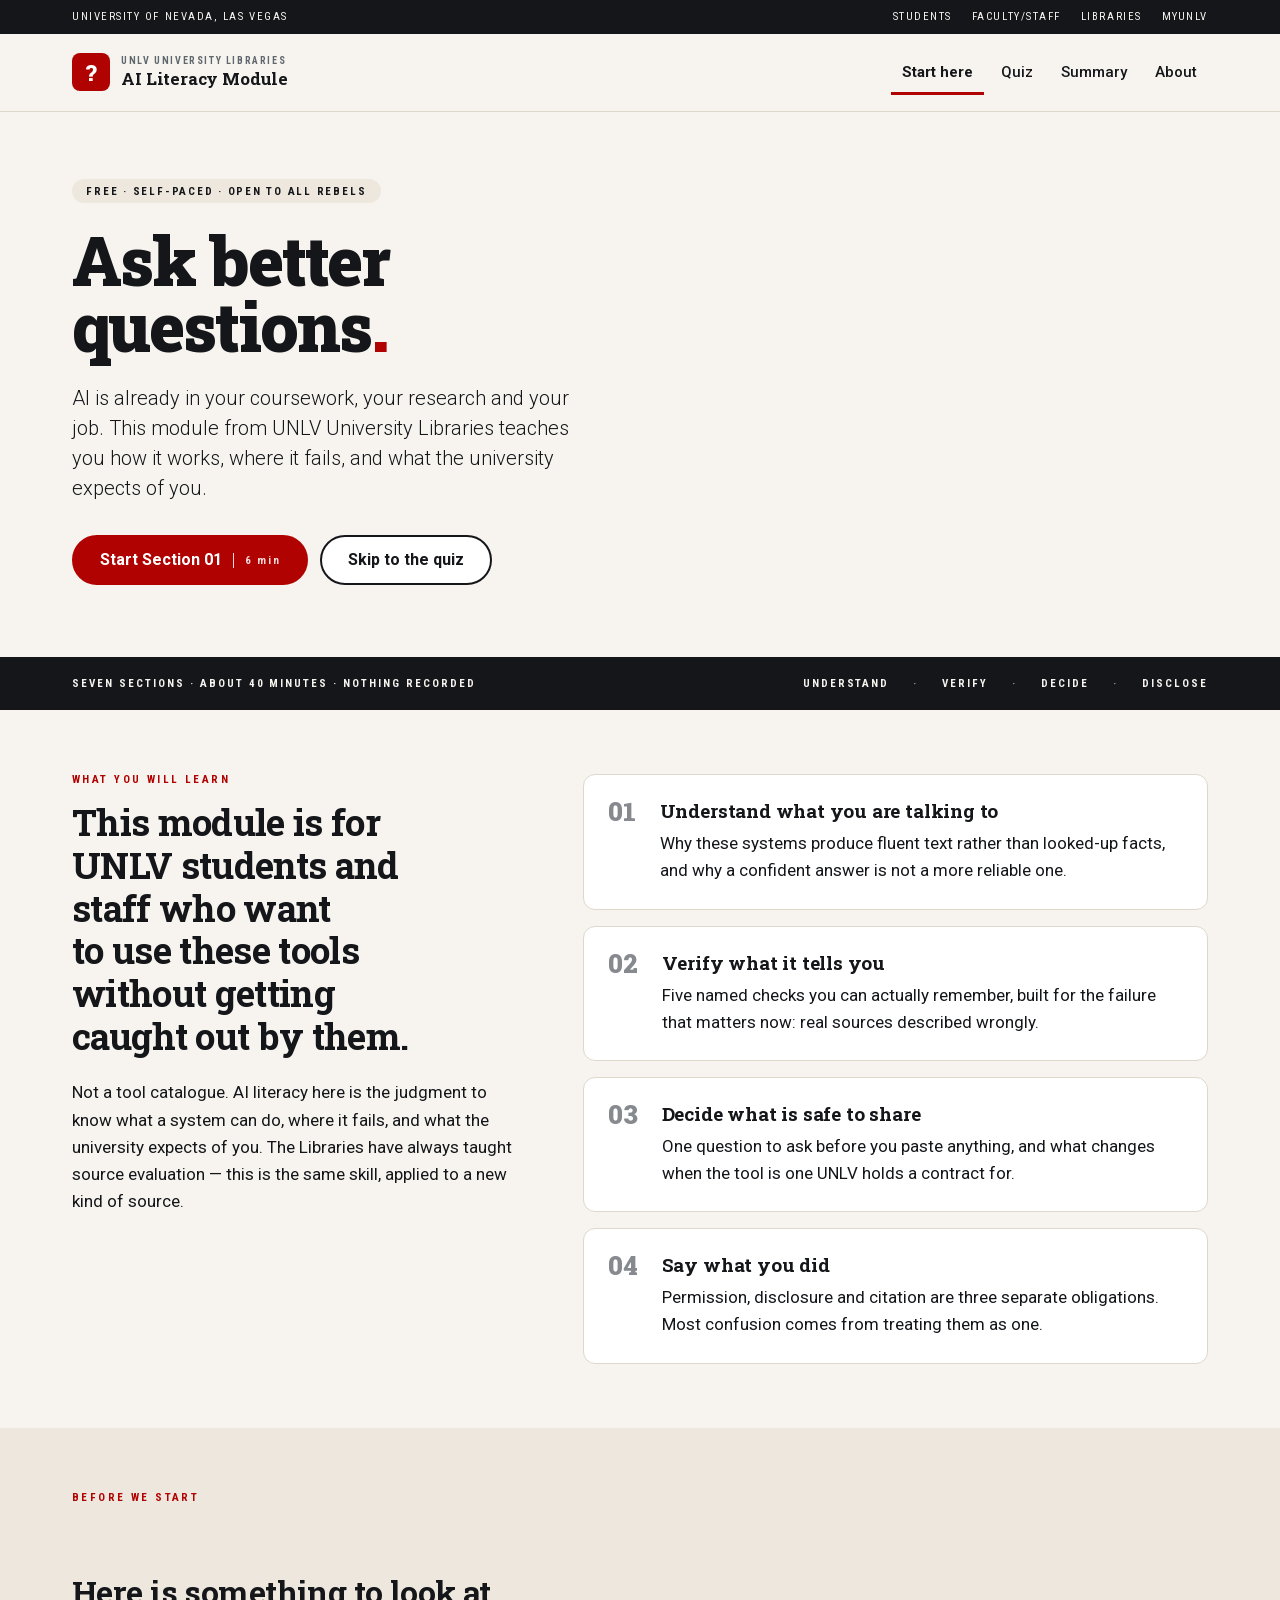
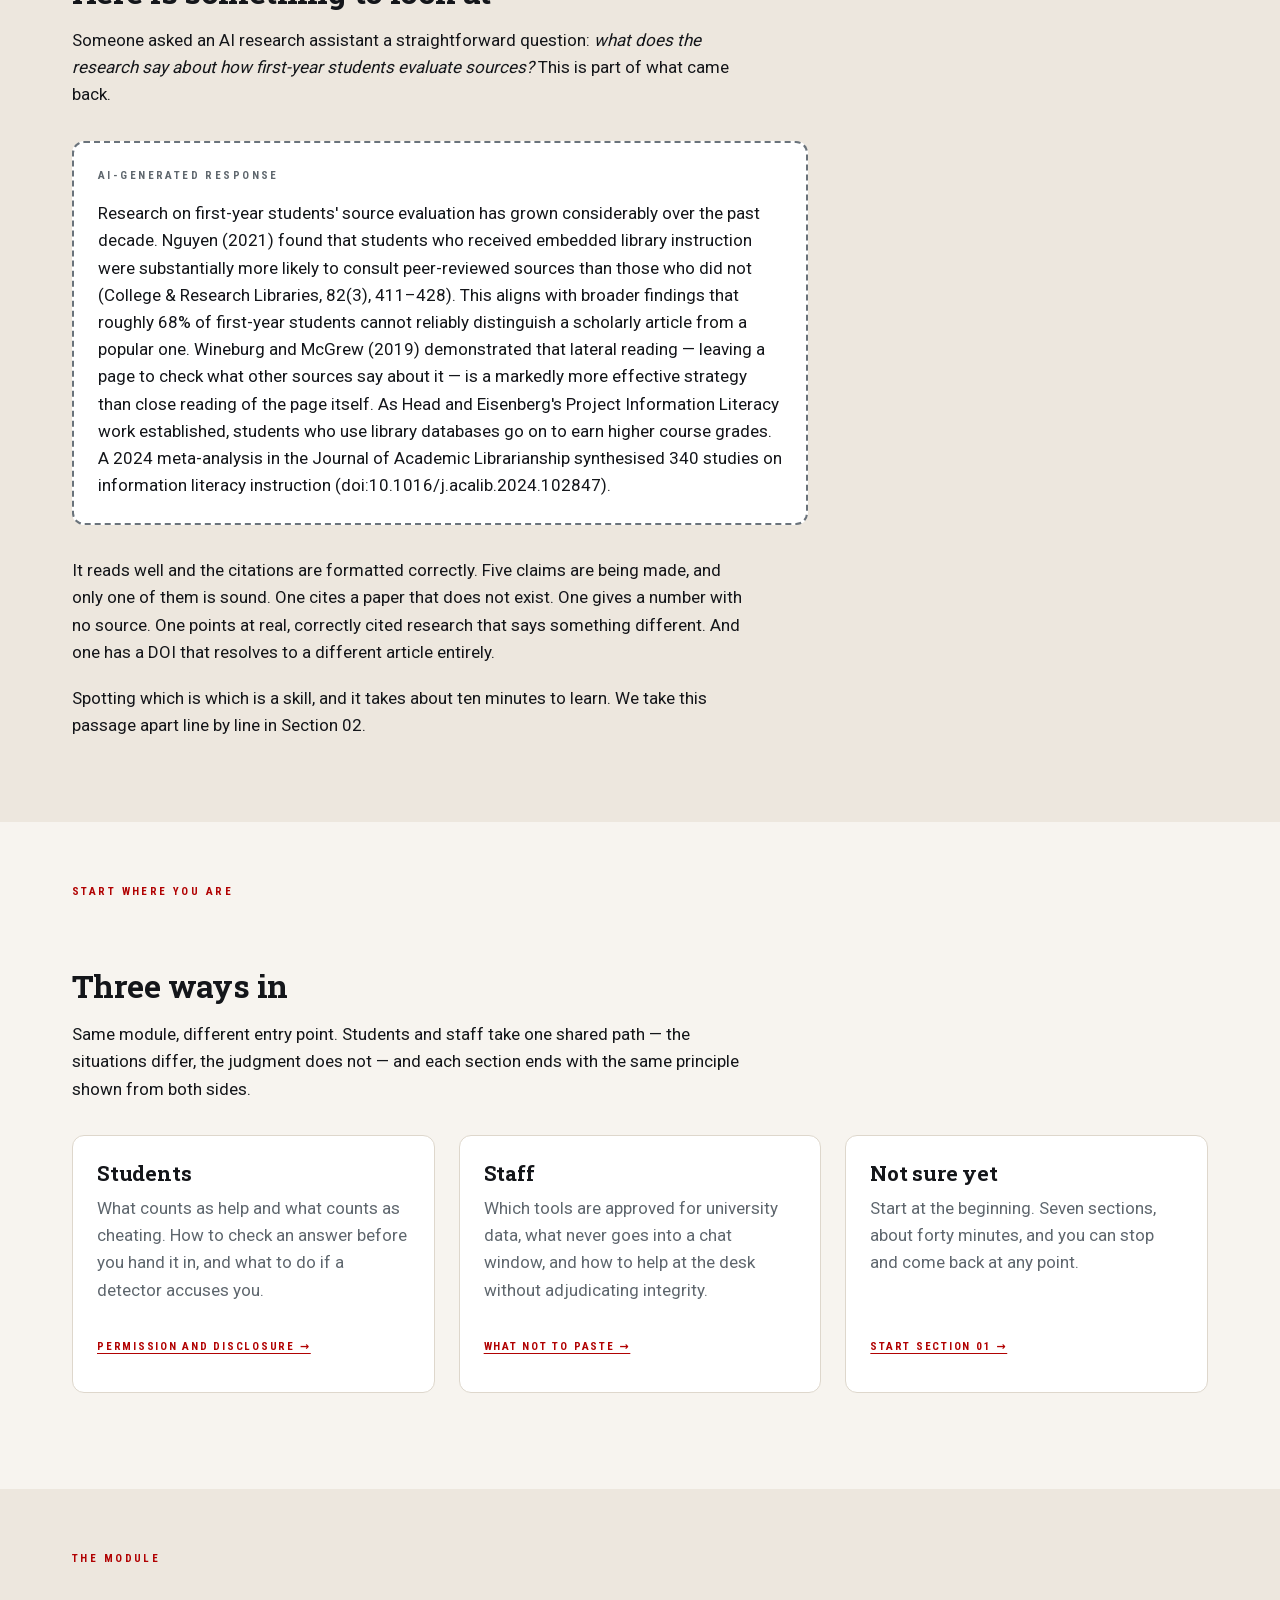
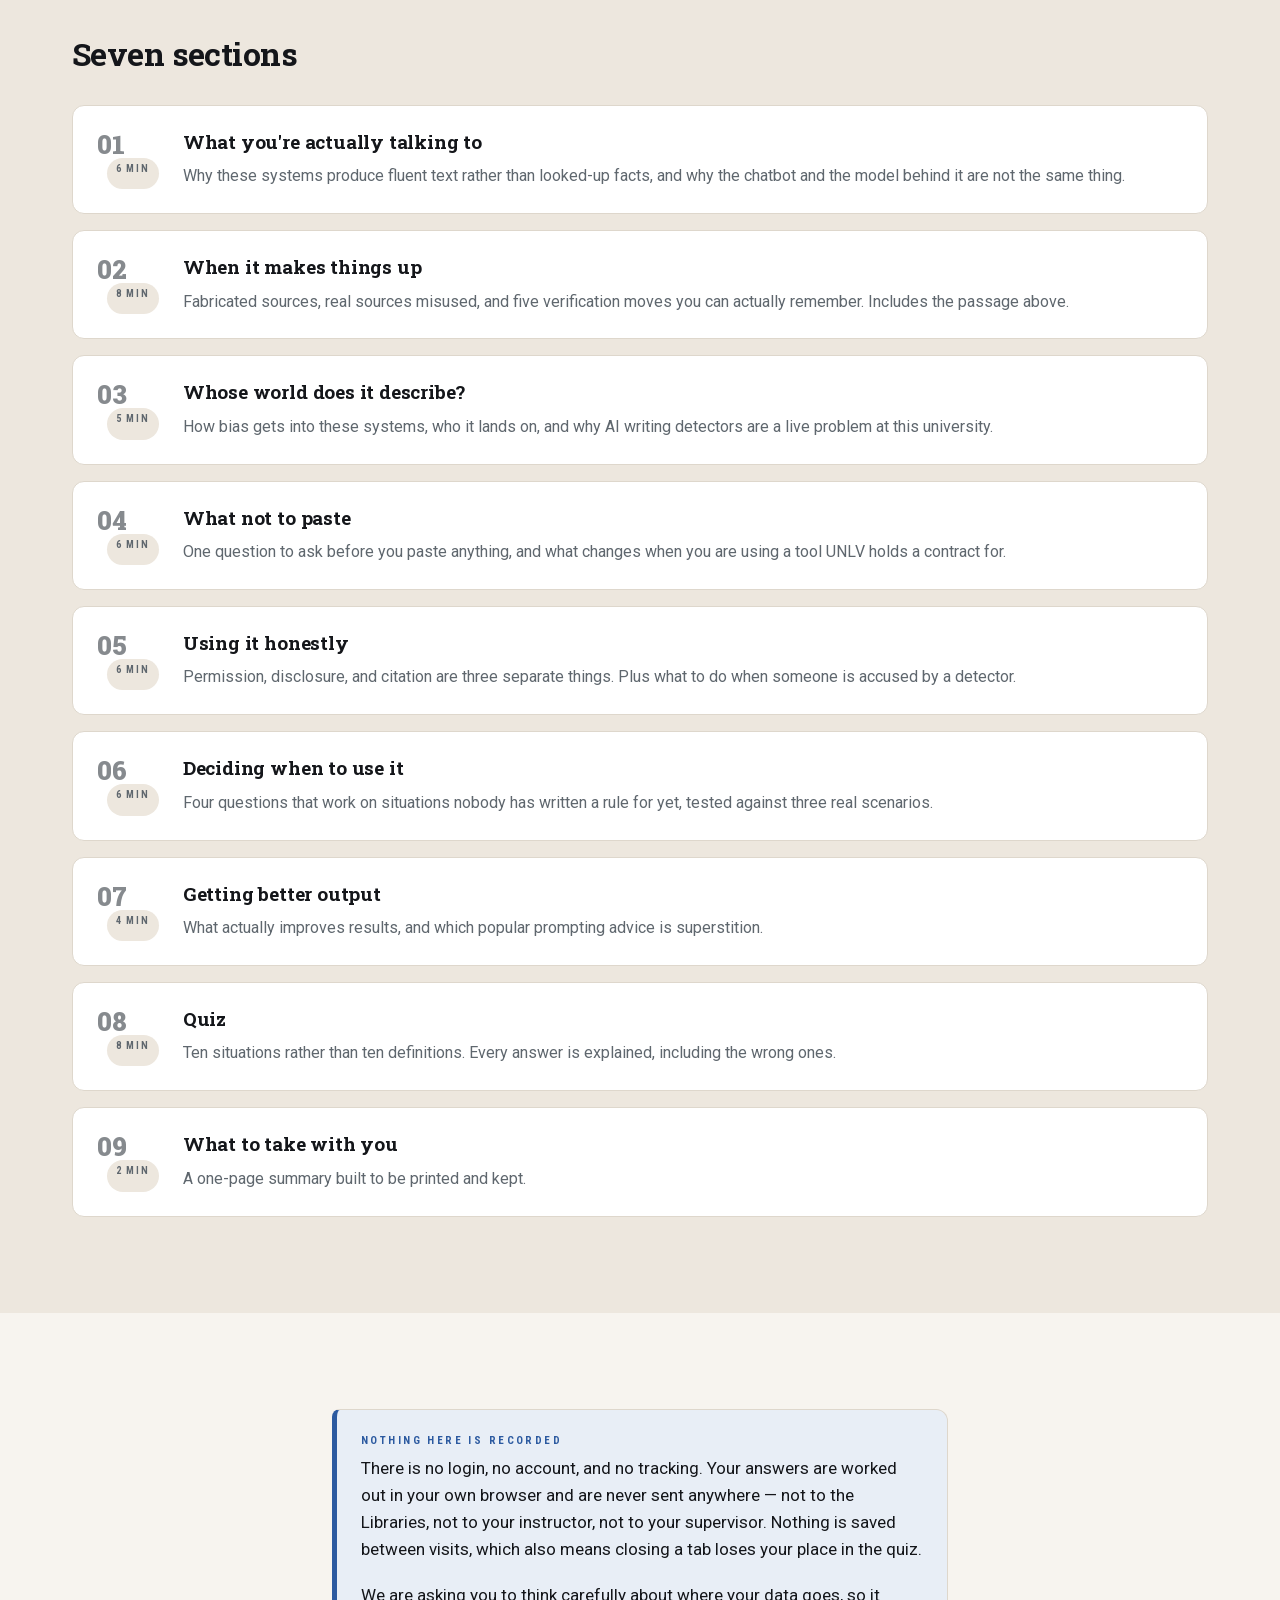
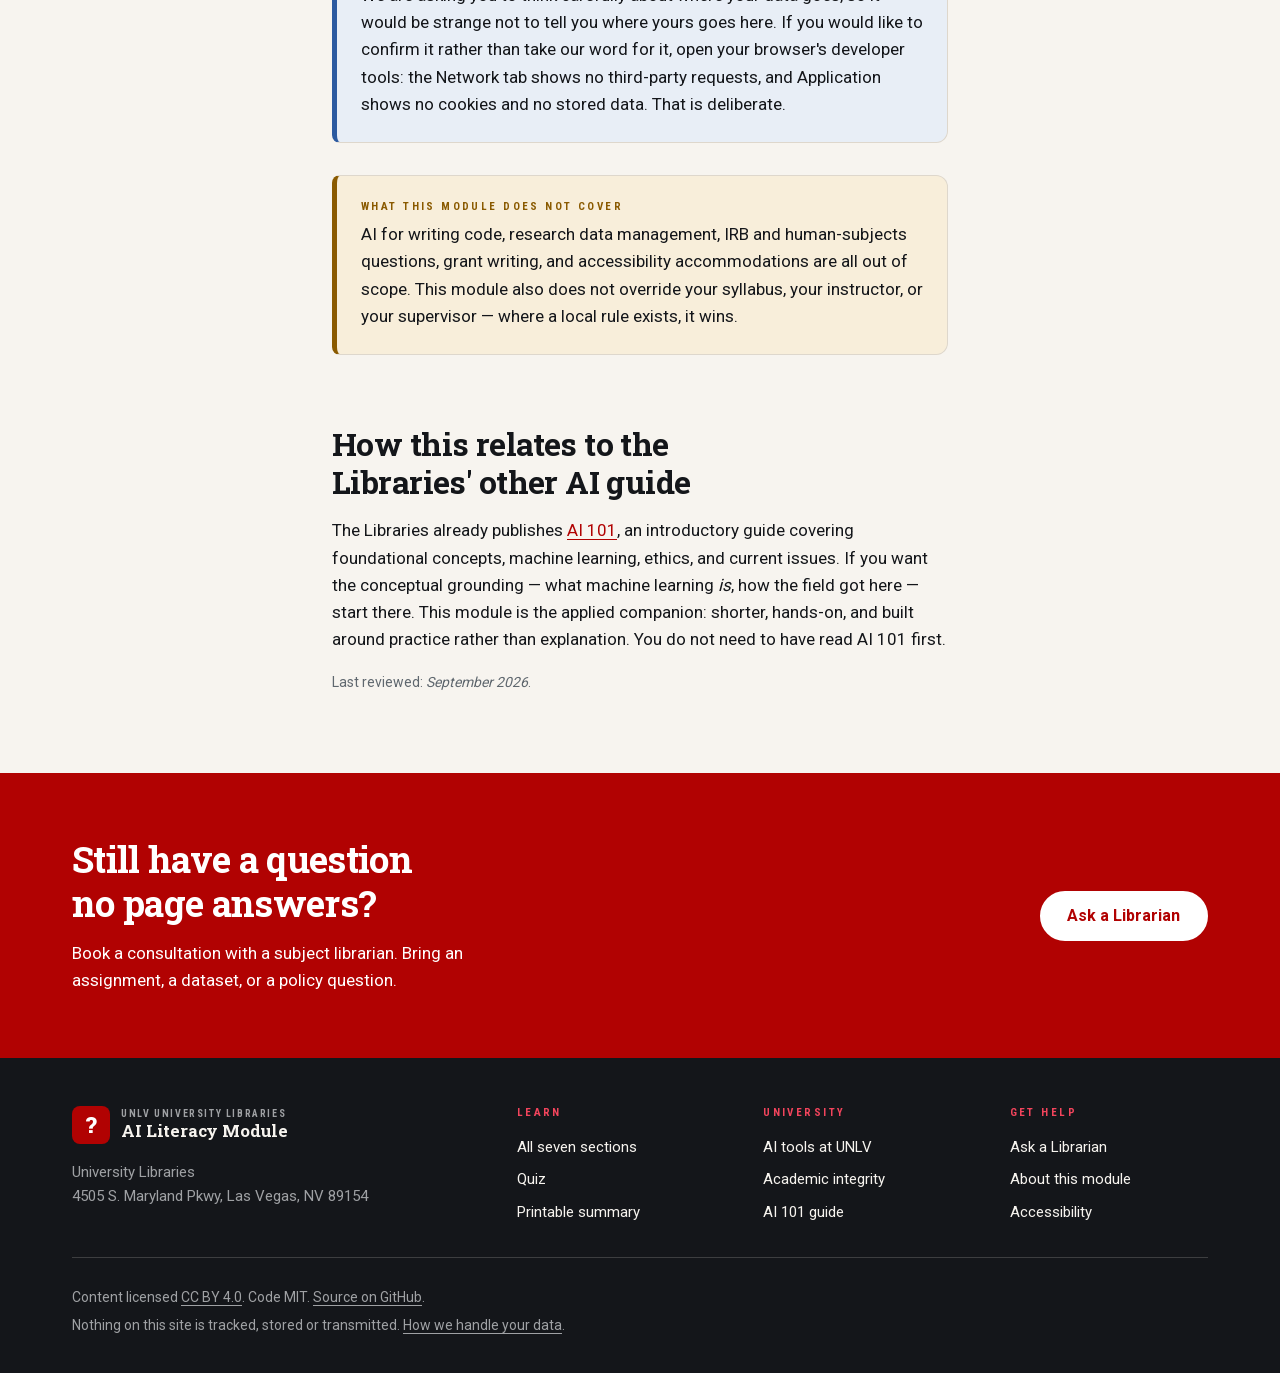
==== commit 4fc7d953: "Italicise the review date site-wide, and emphasise "Specifically" on About The "Last reviewed" date " ====
--- a/index.html
+++ b/index.html
@@ -285,7 +285,7 @@
       shorter, hands-on, and built around practice rather than explanation. You do
       not need to have read AI 101 first.</p>
 
-      <p class="meta">Last reviewed: September 2026.</p>
+      <p class="meta">Last reviewed: <i>September 2026</i>.</p>
     </div>
   </section>
 
